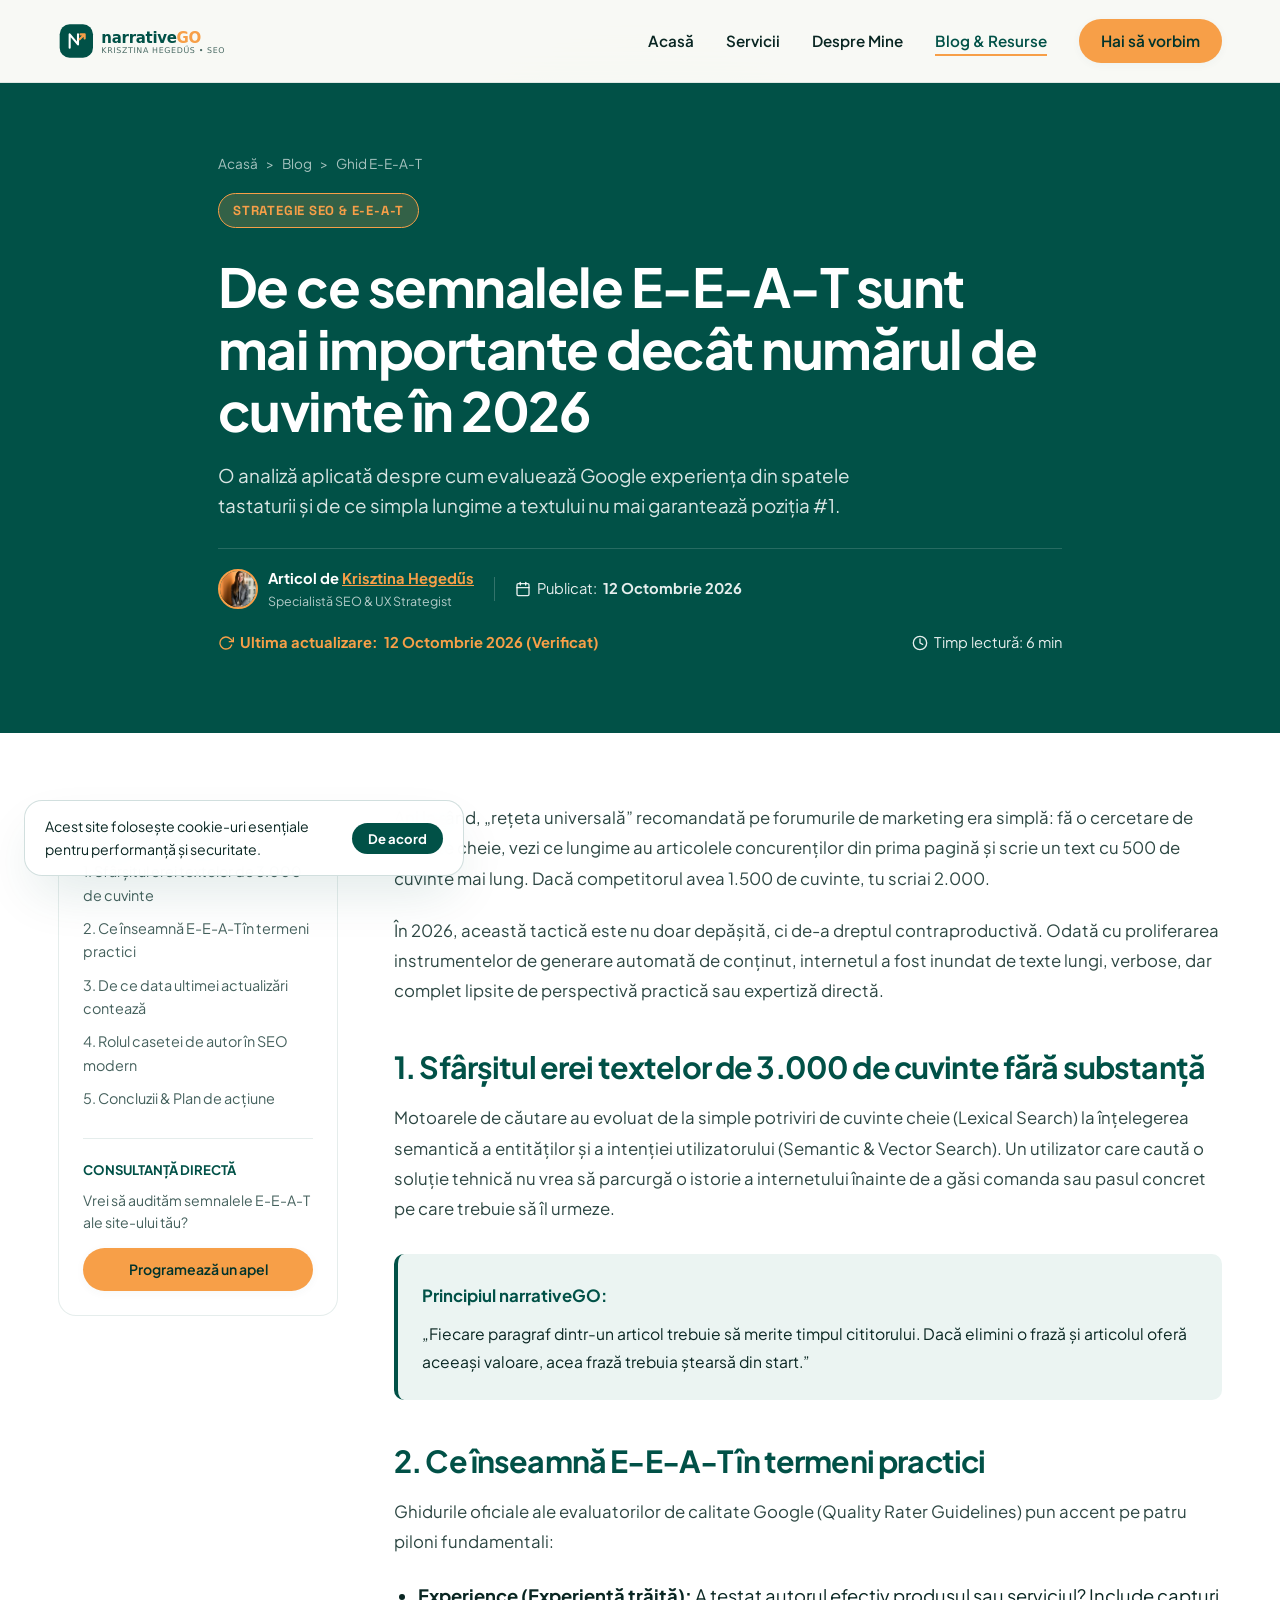
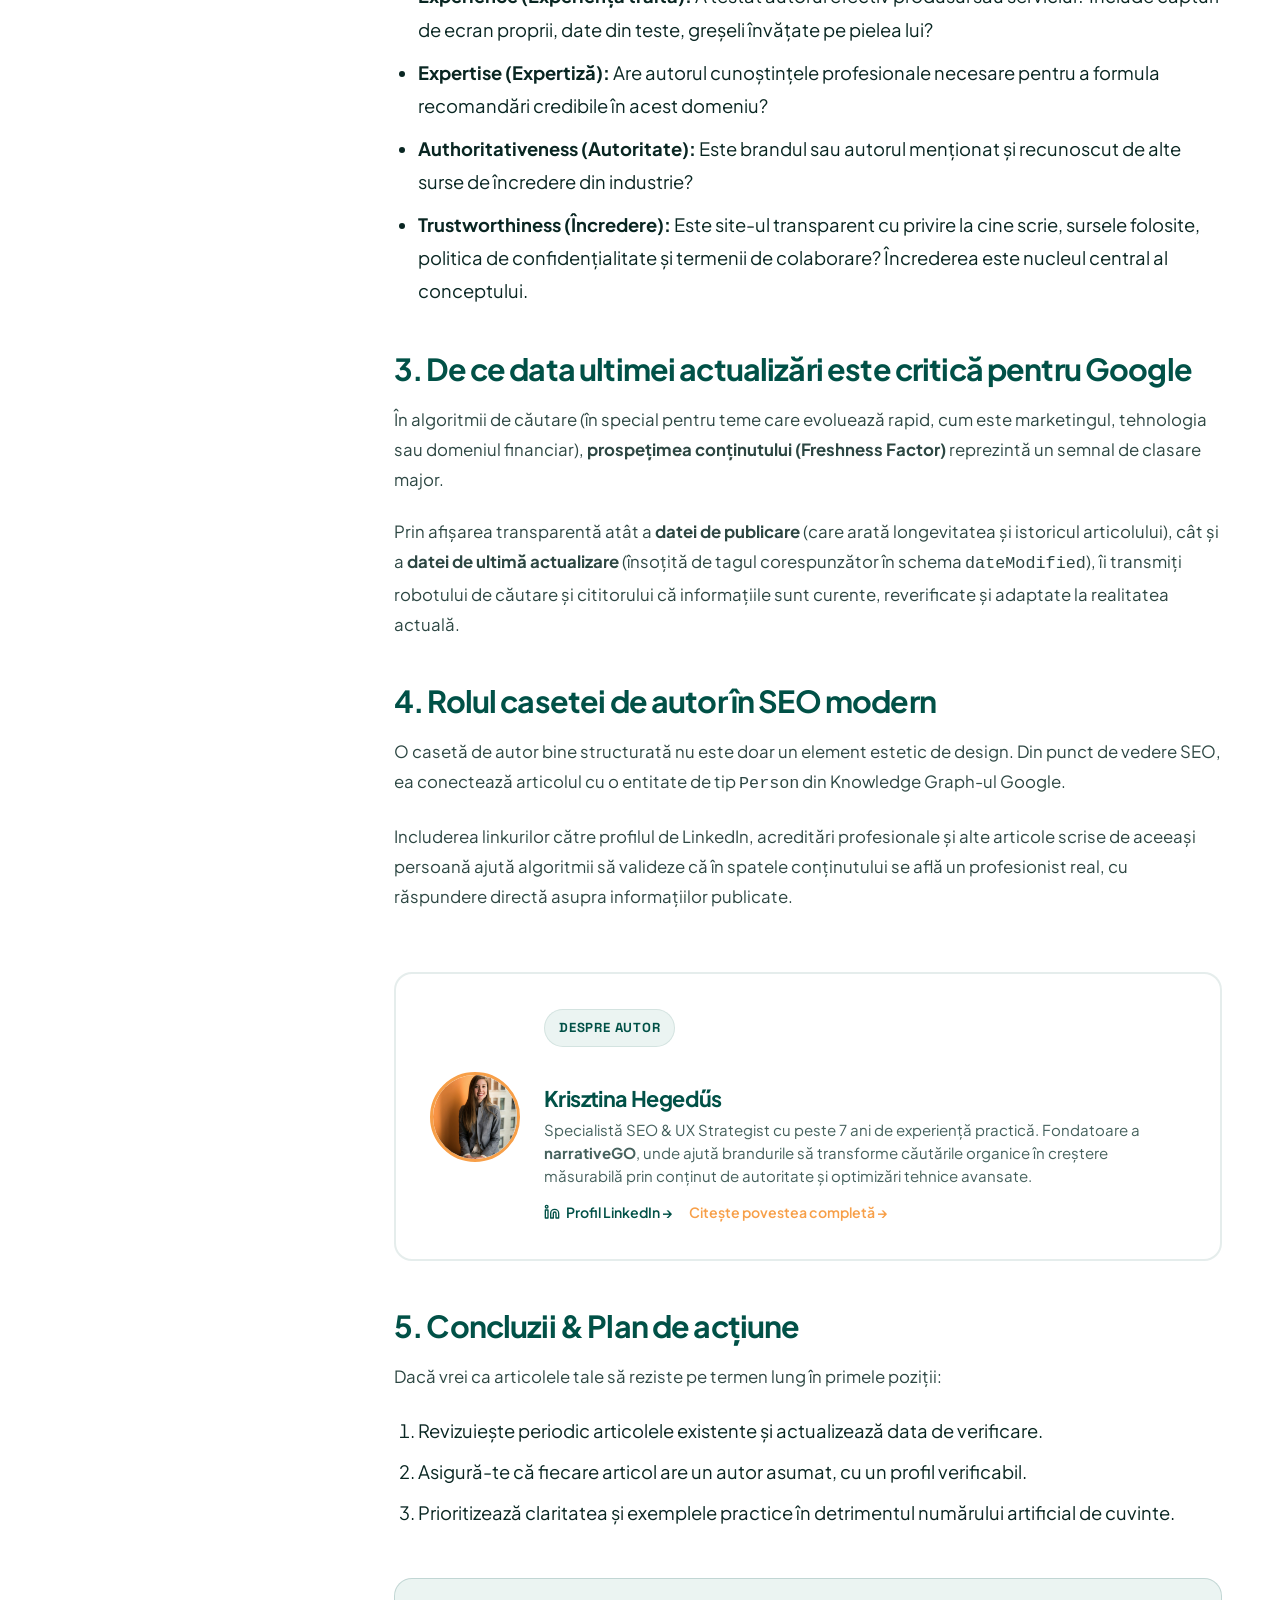
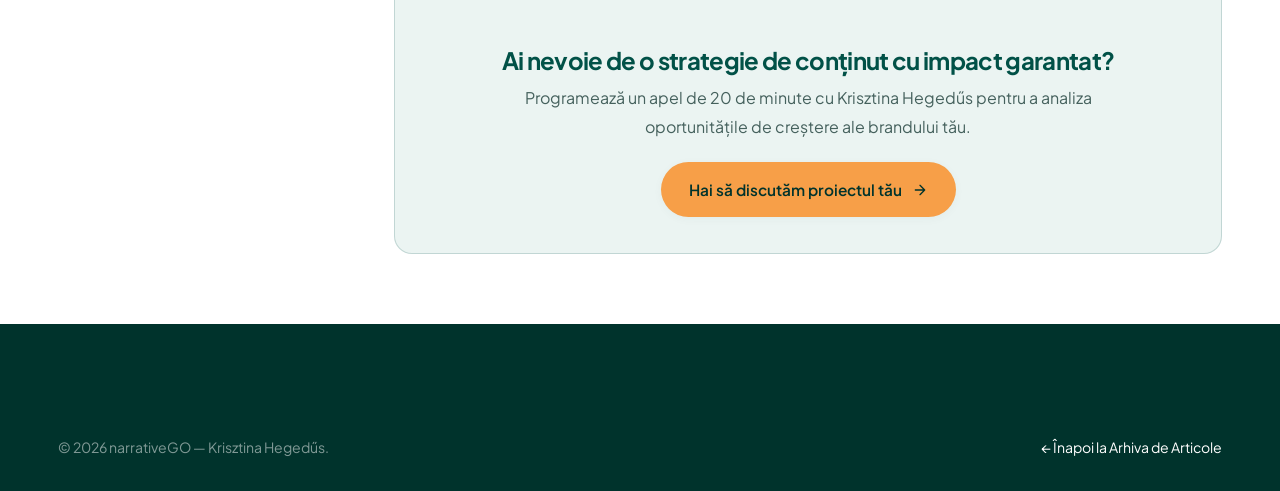
==== articol-template.html @ 4a855ac9 "feat: complete narrativeGO multi-page demo with 3 visual concepts, GDPR & security" ====
<!DOCTYPE html>
<html lang="ro">
<head>
  <meta charset="UTF-8">
  <meta name="viewport" content="width=device-width, initial-scale=1.0">
  <title>De ce semnalele E-E-A-T sunt mai importante decât numărul de cuvinte în 2026 | narrativeGO</title>
  <meta name="description" content="Template articol reutilizabil: Ghid practic despre semnalele Google E-E-A-T, importanța actualizării constante a conținutului și construirea autorității reale.">
  <link rel="canonical" href="https://narrativego.com/articol-template.html">
  <link rel="icon" type="image/svg+xml" href="assets/img/logo.svg">
  <link rel="stylesheet" href="assets/css/style.css">

  <!-- Schema.org BlogPosting with datePublished, dateModified and Author Person -->
  <script type="application/ld+json">
  {
    "@context": "https://schema.org",
    "@type": "BlogPosting",
    "mainEntityOfPage": {
      "@type": "WebPage",
      "@id": "https://narrativego.com/articol-template.html"
    },
    "headline": "De ce semnalele E-E-A-T sunt mai importante decât numărul de cuvinte în 2026",
    "description": "Ghid practic despre cum evaluează Google autoritatea autorului și de ce prospețimea conținutului este vitală.",
    "image": "assets/img/seo-case-study.jpg",
    "datePublished": "2026-10-12T10:00:00+03:00",
    "dateModified": "2026-10-12T16:30:00+03:00",
    "author": {
      "@type": "Person",
      "name": "Krisztina Hegedűs",
      "jobTitle": "Specialistă SEO & UX Strategist",
      "url": "https://narrativego.com/despre-mine.html",
      "sameAs": "https://www.linkedin.com/in/krisztina-heged%C5%B1s/"
    },
    "publisher": {
      "@type": "Organization",
      "name": "narrativeGO",
      "logo": {
        "@type": "ImageObject",
        "url": "https://narrativego.com/assets/img/logo.svg"
      }
    }
  }
  </script>
</head>
<body>

  <!-- HEADER -->
  <header class="site-header" id="top">
    <div class="container nav-wrapper">
      <a href="index.html" class="site-logo" aria-label="Acasă - narrativeGO">
        <img src="assets/img/logo.svg" alt="narrativeGO Logo">
      </a>
      <nav aria-label="Navigație Principală">
        <ul class="nav-menu" id="navMenu">
          <li><a href="index.html" class="nav-link">Acasă</a></li>
          <li><a href="servicii.html" class="nav-link">Servicii</a></li>
          <li><a href="despre-mine.html" class="nav-link">Despre Mine</a></li>
          <li><a href="blog.html" class="nav-link active">Blog &amp; Resurse</a></li>
          <li><a href="index.html#contact" class="btn btn-primary" style="padding: 10px 22px;">Hai să vorbim</a></li>
        </ul>
      </nav>
      <button class="menu-toggle" id="menuToggle" aria-label="Deschide Meniul">
        <span></span><span></span><span></span>
      </button>
    </div>
  </header>

  <!-- ARTICLE HEADER -->
  <section class="template-hero" style="padding: 70px 0 60px;">
    <div class="container" style="max-width: 900px;">
      <div class="breadcrumbs">
        <a href="index.html">Acasă</a> &gt; <a href="blog.html">Blog</a> &gt; <span>Ghid E-E-A-T</span>
      </div>

      <div class="badge badge-orange" style="background: rgba(247, 159, 72, 0.2); color: var(--orange-accent); border-color: var(--orange-accent); margin-bottom: 12px;">
        Strategie SEO &amp; E-E-A-T
      </div>

      <h1 style="font-size: clamp(2.2rem, 4.2vw, 3.4rem); line-height: 1.15; margin-bottom: 18px;">
        De ce semnalele E-E-A-T sunt mai importante decât numărul de cuvinte în 2026
      </h1>

      <p style="font-size: 1.18rem; color: rgba(255, 255, 255, 0.85); line-height: 1.6;">
        O analiză aplicată despre cum evaluează Google experiența din spatele tastaturii și de ce simpla lungime a textului nu mai garantează poziția #1.
      </p>

      <!-- EXIGENȚĂ CLIENTĂ: DATE PUBLICARE + DATA ACTUALIZĂRII + PROFIL AUTOR -->
      <div class="article-header-meta">
        <div style="display: flex; align-items: center; gap: 10px;">
          <img src="assets/img/krisztina-hegedus.jpg" alt="Krisztina Hegedűs" style="width: 40px; height: 40px; border-radius: 50%; object-fit: cover; border: 2px solid var(--orange-accent);">
          <div>
            <div style="font-weight: 700; color: #FFFFFF;">Articol de <a href="despre-mine.html" style="color: var(--orange-accent); text-decoration: underline;">Krisztina Hegedűs</a></div>
            <div style="font-size: 0.78rem; color: rgba(255,255,255,0.7);">Specialistă SEO &amp; UX Strategist</div>
          </div>
        </div>

        <div style="height: 24px; width: 1px; background: rgba(255,255,255,0.2);"></div>

        <div class="date-pill">
          <svg class="icon-svg" style="width: 16px; height: 16px;" viewBox="0 0 24 24"><rect x="3" y="4" width="18" height="18" rx="2" ry="2"/><line x1="16" y1="2" x2="16" y2="6"/><line x1="8" y1="2" x2="8" y2="6"/><line x1="3" y1="10" x2="21" y2="10"/></svg>
          <span>Publicat:</span>
          <strong>12 Octombrie 2026</strong>
        </div>

        <div class="date-pill updated">
          <svg class="icon-svg" style="width: 16px; height: 16px; stroke: var(--orange-accent);" viewBox="0 0 24 24"><polyline points="23 4 23 10 17 10"/><path d="M20.49 15a9 9 0 1 1-2.12-9.36L23 10"/></svg>
          <span>Ultima actualizare:</span>
          <span>12 Octombrie 2026 (Verificat)</span>
        </div>

        <div class="date-pill" style="margin-left: auto;">
          <svg class="icon-svg" style="width: 16px; height: 16px;" viewBox="0 0 24 24"><circle cx="12" cy="12" r="10"/><polyline points="12 6 12 12 16 14"/></svg>
          <span>Timp lectură: 6 min</span>
        </div>
      </div>
    </div>
  </section>

  <!-- ARTICLE BODY WITH SIDEBAR -->
  <section style="background: #FFFFFF; padding: 70px 0;">
    <div class="container article-layout">
      
      <!-- SIDEBAR: TABLE OF CONTENTS -->
      <aside class="article-sidebar">
        <div class="toc-box">
          <h4>Cuprinsul Articolului</h4>
          <ul class="toc-list">
            <li><a href="#era-cuvintelor">1. Sfârșitul erei textelor de 3.000 de cuvinte</a></li>
            <li><a href="#ce-este-eeat">2. Ce înseamnă E-E-A-T în termeni practici</a></li>
            <li><a href="#freshenss-date">3. De ce data ultimei actualizări contează</a></li>
            <li><a href="#profilul-autorului">4. Rolul casetei de autor în SEO modern</a></li>
            <li><a href="#concluzii">5. Concluzii &amp; Plan de acțiune</a></li>
          </ul>

          <div style="margin-top: 28px; padding-top: 20px; border-top: 1px solid var(--border-light);">
            <div style="font-size: 0.82rem; font-weight: 700; color: var(--teal-primary); text-transform: uppercase;">Consultanță Directă</div>
            <p style="font-size: 0.88rem; margin: 8px 0 14px; color: var(--text-muted);">Vrei să audităm semnalele E-E-A-T ale site-ului tău?</p>
            <a href="index.html#contact" class="btn btn-primary" style="padding: 10px 18px; font-size: 0.88rem; width: 100%;">Programează un apel</a>
          </div>
        </div>
      </aside>

      <!-- MAIN ARTICLE CONTENT -->
      <article class="article-content">
        <p>
          Ani la rând, „rețeta universală” recomandată pe forumurile de marketing era simplă: fă o cercetare de cuvinte cheie, vezi ce lungime au articolele concurenților din prima pagină și scrie un text cu 500 de cuvinte mai lung. Dacă competitorul avea 1.500 de cuvinte, tu scriai 2.000.
        </p>

        <p>
          În 2026, această tactică este nu doar depășită, ci de-a dreptul contraproductivă. Odată cu proliferarea instrumentelor de generare automată de conținut, internetul a fost inundat de texte lungi, verbose, dar complet lipsite de perspectivă practică sau expertiză directă.
        </p>

        <h2 id="era-cuvintelor">1. Sfârșitul erei textelor de 3.000 de cuvinte fără substanță</h2>
        <p>
          Motoarele de căutare au evoluat de la simple potriviri de cuvinte cheie (Lexical Search) la înțelegerea semantică a entităților și a intenției utilizatorului (Semantic &amp; Vector Search). Un utilizator care caută o soluție tehnică nu vrea să parcurgă o istorie a internetului înainte de a găsi comanda sau pasul concret pe care trebuie să îl urmeze.
        </p>

        <div style="background: var(--teal-surface); padding: 24px; border-left: 4px solid var(--teal-primary); border-radius: var(--radius-sm); margin: 30px 0;">
          <strong style="color: var(--teal-primary); font-size: 1.05rem;">Principiul narrativeGO:</strong>
          <p style="margin: 8px 0 0; font-size: 0.98rem; color: var(--text-main);">
            „Fiecare paragraf dintr-un articol trebuie să merite timpul cititorului. Dacă elimini o frază și articolul oferă aceeași valoare, acea frază trebuia ștearsă din start.”
          </p>
        </div>

        <h2 id="ce-este-eeat">2. Ce înseamnă E-E-A-T în termeni practici</h2>
        <p>
          Ghidurile oficiale ale evaluatorilor de calitate Google (Quality Rater Guidelines) pun accent pe patru piloni fundamentali:
        </p>
        <ul style="margin: 18px 0 24px 24px; display: flex; flex-direction: column; gap: 10px;">
          <li><strong>Experience (Experiență trăită):</strong> A testat autorul efectiv produsul sau serviciul? Include capturi de ecran proprii, date din teste, greșeli învățate pe pielea lui?</li>
          <li><strong>Expertise (Expertiză):</strong> Are autorul cunoștințele profesionale necesare pentru a formula recomandări credibile în acest domeniu?</li>
          <li><strong>Authoritativeness (Autoritate):</strong> Este brandul sau autorul menționat și recunoscut de alte surse de încredere din industrie?</li>
          <li><strong>Trustworthiness (Încredere):</strong> Este site-ul transparent cu privire la cine scrie, sursele folosite, politica de confidențialitate și termenii de colaborare? Încrederea este nucleul central al conceptului.</li>
        </ul>

        <h2 id="freshenss-date">3. De ce data ultimei actualizări este critică pentru Google</h2>
        <p>
          În algoritmii de căutare (în special pentru teme care evoluează rapid, cum este marketingul, tehnologia sau domeniul financiar), <strong>prospețimea conținutului (Freshness Factor)</strong> reprezintă un semnal de clasare major.
        </p>
        <p>
          Prin afișarea transparentă atât a <strong>datei de publicare</strong> (care arată longevitatea și istoricul articolului), cât și a <strong>datei de ultimă actualizare</strong> (însoțită de tagul corespunzător în schema <code>dateModified</code>), îi transmiți robotului de căutare și cititorului că informațiile sunt curente, reverificate și adaptate la realitatea actuală.
        </p>

        <h2 id="profilul-autorului">4. Rolul casetei de autor în SEO modern</h2>
        <p>
          O casetă de autor bine structurată nu este doar un element estetic de design. Din punct de vedere SEO, ea conectează articolul cu o entitate de tip <code>Person</code> din Knowledge Graph-ul Google.
        </p>
        <p>
          Includerea linkurilor către profilul de LinkedIn, acreditări profesionale și alte articole scrise de aceeași persoană ajută algoritmii să valideze că în spatele conținutului se află un profesionist real, cu răspundere directă asupra informațiilor publicate.
        </p>

        <!-- COMPLETE AUTHOR BOX (EXIGENȚĂ CLIENTĂ GOOGLE E-E-A-T) -->
        <div class="author-box-complete" id="autor">
          <img src="assets/img/krisztina-hegedus.jpg" alt="Krisztina Hegedűs — Autoritate SEO" class="author-box-img">
          <div>
            <div class="badge badge-teal" style="margin-bottom: 8px;">Despre Autor</div>
            <h3 style="font-size: 1.35rem; margin-bottom: 6px;">
              <a href="despre-mine.html" style="color: var(--teal-primary);">Krisztina Hegedűs</a>
            </h3>
            <p style="font-size: 0.94rem; line-height: 1.55; margin-bottom: 12px; color: var(--text-muted);">
              Specialistă SEO &amp; UX Strategist cu peste 7 ani de experiență practică. Fondatoare a <strong>narrativeGO</strong>, unde ajută brandurile să transforme căutările organice în creștere măsurabilă prin conținut de autoritate și optimizări tehnice avansate.
            </p>
            <div style="display: flex; gap: 16px; font-size: 0.88rem; font-weight: 600;">
              <a href="https://www.linkedin.com/in/krisztina-heged%C5%B1s/" target="_blank" rel="noopener" style="color: var(--teal-primary); display: flex; align-items: center; gap: 6px;">
                <svg class="icon-svg" style="width: 16px; height: 16px;" viewBox="0 0 24 24"><path d="M16 8a6 6 0 0 1 6 6v7h-4v-7a2 2 0 0 0-2-2 2 2 0 0 0-2 2v7h-4v-7a6 6 0 0 1 6-6z"/><rect x="2" y="9" width="4" height="12"/><circle cx="4" cy="4" r="2"/></svg>
                <span>Profil LinkedIn &rarr;</span>
              </a>
              <a href="despre-mine.html" style="color: var(--orange-accent);">Citește povestea completă &rarr;</a>
            </div>
          </div>
        </div>

        <h2 id="concluzii" style="margin-top: 48px;">5. Concluzii &amp; Plan de acțiune</h2>
        <p>
          Dacă vrei ca articolele tale să reziste pe termen lung în primele poziții:
        </p>
        <ol style="margin: 16px 0 24px 24px; display: flex; flex-direction: column; gap: 8px;">
          <li>Revizuiește periodic articolele existente și actualizează data de verificare.</li>
          <li>Asigură-te că fiecare articol are un autor asumat, cu un profil verificabil.</li>
          <li>Prioritizează claritatea și exemplele practice în detrimentul numărului artificial de cuvinte.</li>
        </ol>

        <!-- ARTICLE CTA -->
        <div style="background: var(--teal-surface); padding: 36px; border-radius: var(--radius-md); margin-top: 48px; border: 1px solid var(--border-medium); text-align: center;">
          <h3 style="color: var(--teal-primary); font-size: 1.5rem; margin-bottom: 10px;">Ai nevoie de o strategie de conținut cu impact garantat?</h3>
          <p style="font-size: 1rem; max-width: 580px; margin: 0 auto 20px; color: var(--text-muted);">
            Programează un apel de 20 de minute cu Krisztina Hegedűs pentru a analiza oportunitățile de creștere ale brandului tău.
          </p>
          <a href="index.html#contact" class="btn btn-primary">
            <span>Hai să discutăm proiectul tău</span>
            <svg class="icon-svg" style="width: 16px; height: 16px;" viewBox="0 0 24 24"><path d="M5 12h14M12 5l7 7-7 7"/></svg>
          </a>
        </div>
      </article>

    </div>
  </section>

  <!-- FOOTER -->
  <footer class="site-footer">
    <div class="container">
      <div class="footer-bottom">
        <div>© 2026 narrativeGO — Krisztina Hegedűs.</div>
        <div><a href="blog.html" style="color: #fff;">&larr; Înapoi la Arhiva de Articole</a></div>
      </div>
    </div>
  </footer>

  <script src="assets/js/main.js"></script>
</body>
</html>
---- assets/css/style.css ----
/* ==========================================================================
   NARRATIVEGO — PERSONAL BRAND DESIGN SYSTEM (ULTRA-PREMIUM EDITION)
   Krisztina Hegedűs — Strategic SEO & Copywriting
   ========================================================================== */

@import url('https://fonts.googleapis.com/css2?family=Newsreader:ital,opsz,wght@1,6..72,400;1,6..72,500;1,6..72,600&family=Plus+Jakarta+Sans:wght@400;500;600;700;800&family=Space+Grotesk:wght@500;600;700&display=swap');

:root {
  /* Brand Primary Palettes */
  --teal-primary: #015147;
  --teal-dark: #00332C;
  --teal-deep: #053D35;
  --teal-mid: #0D695D;
  --teal-surface: #EBF4F2;
  --teal-subtle: #F3F8F7;
  --teal-glow: rgba(1, 81, 71, 0.12);
  
  --orange-accent: #F79F48;
  --orange-hover: #E58B31;
  --orange-soft: #FFF6ED;
  --orange-glow: rgba(247, 159, 72, 0.28);

  /* Backgrounds & Editorial Canvas */
  --bg-body: #F8F9F5;
  --bg-card: #FFFFFF;
  --bg-card-glass: rgba(255, 255, 255, 0.85);
  --text-main: #092622;
  --text-muted: #45615D;
  --text-light: #7E9995;
  --text-inverse: #F8FAF9;
  
  /* Borders & Gradients */
  --border-light: rgba(1, 81, 71, 0.1);
  --border-medium: rgba(1, 81, 71, 0.18);
  --border-orange: rgba(247, 159, 72, 0.4);
  
  --shadow-sm: 0 2px 10px rgba(1, 81, 71, 0.04);
  --shadow-md: 0 12px 32px -4px rgba(1, 81, 71, 0.08);
  --shadow-lg: 0 24px 54px -12px rgba(1, 81, 71, 0.14);
  --shadow-orange: 0 12px 28px rgba(247, 159, 72, 0.24);

  /* Curves */
  --radius-sm: 10px;
  --radius-md: 18px;
  --radius-lg: 28px;
  --radius-full: 9999px;

  /* Typography */
  --font-main: 'Plus Jakarta Sans', system-ui, -apple-system, sans-serif;
  --font-editorial: 'Newsreader', Georgia, serif;
  --font-mono: 'Space Grotesk', monospace;
  
  --transition-fast: 0.2s cubic-bezier(0.16, 1, 0.3, 1);
  --transition-smooth: 0.35s cubic-bezier(0.16, 1, 0.3, 1);
}

/* Base Reset & Smoothness */
*, *::before, *::after {
  box-sizing: border-box;
  margin: 0;
  padding: 0;
}

html {
  scroll-behavior: smooth;
  font-size: 16px;
}

body {
  font-family: var(--font-main);
  background-color: var(--bg-body);
  color: var(--text-main);
  line-height: 1.62;
  -webkit-font-smoothing: antialiased;
  -moz-osx-font-smoothing: grayscale;
  overflow-x: hidden;
  position: relative;
}

/* Subtle ambient background glow */
body::before {
  content: '';
  position: absolute;
  top: 0;
  left: 20%;
  width: 60vw;
  height: 600px;
  background: radial-gradient(circle, rgba(247, 159, 72, 0.05) 0%, rgba(1, 81, 71, 0.04) 50%, transparent 75%);
  pointer-events: none;
  z-index: 0;
}

::selection {
  background: var(--orange-accent);
  color: #FFFFFF;
}

img {
  max-width: 100%;
  height: auto;
  display: block;
}

a {
  color: inherit;
  text-decoration: none;
  transition: all var(--transition-fast);
}

button {
  font-family: inherit;
  border: none;
  background: none;
  cursor: pointer;
}

/* Typography Hierarchy */
h1, h2, h3, h4 {
  font-family: var(--font-main);
  font-weight: 700;
  line-height: 1.15;
  color: var(--teal-primary);
  letter-spacing: -0.028em;
}

.editorial-serif {
  font-family: var(--font-editorial);
  font-style: italic;
  font-weight: 400;
  color: var(--orange-accent);
}

p {
  color: var(--text-muted);
  font-size: 1.05rem;
}

.container {
  width: 100%;
  max-width: 1220px;
  margin: 0 auto;
  padding: 0 28px;
  position: relative;
  z-index: 1;
}

/* ==========================================================================
   BESPOKE SVG ICONOGRAPHY SYSTEM (NO EMOJIS)
   ========================================================================== */
.icon-svg {
  display: inline-block;
  width: 24px;
  height: 24px;
  stroke-width: 2;
  stroke: currentColor;
  fill: none;
  stroke-linecap: round;
  stroke-linejoin: round;
  vertical-align: middle;
  flex-shrink: 0;
  transition: transform var(--transition-fast), stroke var(--transition-fast);
}

.icon-box {
  width: 54px;
  height: 54px;
  border-radius: 14px;
  display: flex;
  align-items: center;
  justify-content: center;
  background: var(--teal-surface);
  color: var(--teal-primary);
  border: 1px solid var(--border-light);
  transition: all var(--transition-smooth);
}

.icon-box-orange {
  background: var(--orange-soft);
  color: var(--orange-accent);
  border: 1px solid var(--border-orange);
}

.icon-box-dark {
  background: rgba(255, 255, 255, 0.1);
  color: var(--orange-accent);
  border: 1px solid rgba(255, 255, 255, 0.15);
}

/* ==========================================================================
   BUTTONS & BADGES
   ========================================================================== */
.btn {
  display: inline-flex;
  align-items: center;
  justify-content: center;
  gap: 10px;
  font-weight: 600;
  font-size: 0.96rem;
  padding: 14px 28px;
  border-radius: var(--radius-full);
  transition: all var(--transition-smooth);
  cursor: pointer;
  white-space: nowrap;
}

.btn-primary {
  background: var(--orange-accent);
  color: var(--teal-dark);
  box-shadow: var(--shadow-sm);
}

.btn-primary:hover {
  background: var(--orange-hover);
  color: #FFFFFF;
  transform: translateY(-2px);
  box-shadow: var(--shadow-orange);
}

.btn-teal {
  background: var(--teal-primary);
  color: #FFFFFF;
}

.btn-teal:hover {
  background: var(--teal-mid);
  transform: translateY(-2px);
  box-shadow: var(--shadow-md);
}

.btn-outline {
  border: 1.5px solid var(--border-medium);
  color: var(--teal-primary);
  background: #FFFFFF;
}

.btn-outline:hover {
  border-color: var(--teal-primary);
  background: var(--teal-surface);
  transform: translateY(-2px);
}

.btn-outline-light {
  border: 1.5px solid rgba(255, 255, 255, 0.35);
  color: #FFFFFF;
}

.btn-outline-light:hover {
  border-color: #FFFFFF;
  background: rgba(255, 255, 255, 0.12);
  transform: translateY(-2px);
}

.badge {
  display: inline-flex;
  align-items: center;
  gap: 8px;
  padding: 6px 14px;
  border-radius: var(--radius-full);
  font-size: 0.82rem;
  font-weight: 700;
  text-transform: uppercase;
  letter-spacing: 0.06em;
  font-family: var(--font-mono);
}

.badge-teal {
  background: var(--teal-surface);
  color: var(--teal-primary);
  border: 1px solid var(--border-light);
}

.badge-orange {
  background: var(--orange-soft);
  color: #B45B0A;
  border: 1px solid var(--border-orange);
}

.badge-dot {
  width: 7px;
  height: 7px;
  border-radius: 50%;
  background: var(--orange-accent);
  display: inline-block;
  animation: pulseDot 2s infinite;
}

@keyframes pulseDot {
  0% { transform: scale(1); opacity: 1; }
  50% { transform: scale(1.4); opacity: 0.5; }
  100% { transform: scale(1); opacity: 1; }
}

/* ==========================================================================
   NAVIGATION BAR
   ========================================================================== */
.site-header {
  position: sticky;
  top: 0;
  z-index: 100;
  background: rgba(248, 249, 245, 0.94);
  backdrop-filter: blur(18px);
  -webkit-backdrop-filter: blur(18px);
  border-bottom: 1px solid var(--border-light);
  transition: all var(--transition-fast);
}

.nav-wrapper {
  display: flex;
  align-items: center;
  justify-content: space-between;
  height: 82px;
}

.site-logo {
  display: flex;
  align-items: center;
  gap: 12px;
}

.site-logo img {
  height: 40px;
  width: auto;
}

.nav-menu {
  display: flex;
  align-items: center;
  gap: 32px;
  list-style: none;
}

.nav-link {
  font-weight: 600;
  font-size: 0.95rem;
  color: var(--text-main);
  position: relative;
  padding: 6px 0;
}

.nav-link::after {
  content: '';
  position: absolute;
  left: 0;
  bottom: 0;
  width: 0;
  height: 2px;
  background: var(--orange-accent);
  transition: width var(--transition-smooth);
}

.nav-link:hover::after,
.nav-link.active::after {
  width: 100%;
}

.nav-link.active {
  color: var(--teal-primary);
}

.menu-toggle {
  display: none;
  flex-direction: column;
  gap: 5px;
  padding: 8px;
  cursor: pointer;
}

.menu-toggle span {
  display: block;
  width: 24px;
  height: 2px;
  background: var(--teal-primary);
  border-radius: 2px;
}

/* ==========================================================================
   HERO SECTION
   ========================================================================== */
.hero-section {
  padding: 80px 0 95px;
  position: relative;
}

.hero-grid {
  display: grid;
  grid-template-columns: 1.15fr 0.85fr;
  gap: 64px;
  align-items: center;
}

.hero-title {
  font-size: clamp(2.6rem, 5.2vw, 4.2rem);
  line-height: 1.08;
  margin: 20px 0 24px;
  letter-spacing: -0.03em;
}

.hero-desc {
  font-size: 1.18rem;
  line-height: 1.62;
  color: var(--text-muted);
  max-width: 580px;
  margin-bottom: 34px;
}

.hero-actions {
  display: flex;
  align-items: center;
  gap: 16px;
  flex-wrap: wrap;
  margin-bottom: 40px;
}

.hero-trust-bar {
  display: flex;
  align-items: center;
  gap: 28px;
  padding-top: 28px;
  border-top: 1px solid var(--border-light);
}

.trust-item {
  display: flex;
  align-items: center;
  gap: 10px;
}

.trust-number {
  font-family: var(--font-mono);
  font-size: 1.55rem;
  font-weight: 700;
  color: var(--teal-primary);
}

.trust-label {
  font-size: 0.82rem;
  color: var(--text-muted);
  line-height: 1.25;
}

/* Hero Portrait Frame */
.hero-visual-wrapper {
  position: relative;
}

.portrait-frame {
  position: relative;
  border-radius: var(--radius-lg);
  overflow: hidden;
  box-shadow: var(--shadow-lg);
  background: var(--teal-primary);
  border: 4px solid #FFFFFF;
}

.portrait-frame img {
  width: 100%;
  height: 520px;
  object-fit: cover;
  object-position: center top;
  transition: transform 0.6s ease;
}

.portrait-frame:hover img {
  transform: scale(1.03);
}

.floating-pill {
  position: absolute;
  background: rgba(255, 255, 255, 0.94);
  backdrop-filter: blur(12px);
  padding: 14px 20px;
  border-radius: var(--radius-md);
  box-shadow: var(--shadow-md);
  display: flex;
  align-items: center;
  gap: 14px;
  border: 1px solid var(--border-light);
  z-index: 3;
}

.pill-growth {
  bottom: 24px;
  left: -28px;
  animation: floatSlow 5s ease-in-out infinite alternate;
}

.pill-eeat {
  top: 36px;
  right: -24px;
  animation: floatSlow 6s ease-in-out infinite alternate-reverse;
}

@keyframes floatSlow {
  0% { transform: translateY(0); }
  100% { transform: translateY(-8px); }
}

.pill-title {
  font-size: 0.96rem;
  font-weight: 700;
  color: var(--teal-primary);
}

.pill-sub {
  font-size: 0.78rem;
  color: var(--text-muted);
}

/* ==========================================================================
   MARQUEE BANNER
   ========================================================================== */
.marquee-bar {
  background: var(--teal-primary);
  color: var(--text-inverse);
  padding: 18px 0;
  overflow: hidden;
  position: relative;
}

.marquee-track {
  display: flex;
  width: max-content;
  animation: marqueeLoop 28s linear infinite;
}

.marquee-track:hover {
  animation-play-state: paused;
}

.marquee-group {
  display: flex;
  align-items: center;
}

.marquee-text {
  font-family: var(--font-main);
  font-weight: 600;
  font-size: 1.15rem;
  white-space: nowrap;
  letter-spacing: -0.01em;
  padding: 0 24px;
}

.marquee-dot {
  width: 7px;
  height: 7px;
  border-radius: 50%;
  background: var(--orange-accent);
}

@keyframes marqueeLoop {
  from { transform: translateX(0); }
  to { transform: translateX(-50%); }
}

/* ==========================================================================
   SECTION COMMON STYLES
   ========================================================================== */
section {
  padding: 100px 0;
  position: relative;
}

.section-header {
  max-width: 680px;
  margin-bottom: 56px;
}

.section-header.text-center {
  margin-left: auto;
  margin-right: auto;
  text-align: center;
}

.section-subtitle {
  margin-top: 16px;
  font-size: 1.12rem;
  line-height: 1.6;
}

.section-title {
  font-size: clamp(2.1rem, 4vw, 3.2rem);
  margin-top: 14px;
}

/* ==========================================================================
   PHILOSOPHY & ABOUT TEASER
   ========================================================================== */
.about-teaser {
  background: #FFFFFF;
  border-top: 1px solid var(--border-light);
  border-bottom: 1px solid var(--border-light);
}

.about-grid-lead {
  display: grid;
  grid-template-columns: 1fr 1fr;
  gap: 60px;
  align-items: center;
}

.quote-box {
  background: var(--teal-primary);
  color: #FFFFFF;
  padding: 48px;
  border-radius: var(--radius-lg);
  position: relative;
  overflow: hidden;
  border: 1px solid rgba(255, 255, 255, 0.1);
}

.quote-box::before {
  content: '"';
  position: absolute;
  top: -20px;
  left: 20px;
  font-size: 9rem;
  font-family: var(--font-editorial);
  opacity: 0.12;
  color: #FFFFFF;
  line-height: 1;
}

.quote-text {
  font-family: var(--font-editorial);
  font-style: italic;
  font-size: clamp(1.4rem, 2.5vw, 1.85rem);
  line-height: 1.35;
  color: #FFFFFF;
  position: relative;
  z-index: 1;
}

.quote-author {
  margin-top: 24px;
  display: flex;
  align-items: center;
  gap: 14px;
}

.author-sig {
  font-weight: 700;
  font-size: 1.05rem;
  color: var(--orange-accent);
}

.author-role {
  font-size: 0.85rem;
  color: var(--teal-surface);
}

.about-bullets {
  margin: 28px 0;
  display: flex;
  flex-direction: column;
  gap: 16px;
}

.bullet-item {
  display: flex;
  align-items: flex-start;
  gap: 14px;
}

.bullet-check {
  width: 24px;
  height: 24px;
  border-radius: 50%;
  background: var(--teal-surface);
  color: var(--teal-primary);
  display: flex;
  align-items: center;
  justify-content: center;
  flex-shrink: 0;
  margin-top: 2px;
}

.bullet-check svg {
  width: 14px;
  height: 14px;
  stroke: var(--teal-primary);
}

/* ==========================================================================
   SERVICES SECTION & CARDS
   ========================================================================== */
.services-section {
  background: var(--bg-body);
}

.services-grid {
  display: grid;
  grid-template-columns: repeat(3, 1fr);
  gap: 28px;
}

.service-card {
  background: var(--bg-card);
  border-radius: var(--radius-md);
  padding: 38px 30px;
  border: 1px solid var(--border-light);
  box-shadow: var(--shadow-sm);
  display: flex;
  flex-direction: column;
  justify-content: space-between;
  transition: all var(--transition-smooth);
  position: relative;
}

.service-card:hover {
  transform: translateY(-6px);
  box-shadow: var(--shadow-lg);
  border-color: var(--border-medium);
}

.service-card.featured {
  border: 2px solid var(--orange-accent);
  background: linear-gradient(180deg, #FFFFFF 0%, #FFFDF9 100%);
}

.service-featured-badge {
  position: absolute;
  top: -12px;
  right: 24px;
}

.service-icon-wrap {
  margin-bottom: 24px;
}

.service-card:hover .icon-box {
  background: var(--orange-accent);
  color: #FFFFFF;
  border-color: var(--orange-accent);
}

.service-card:hover .icon-box svg {
  stroke: #FFFFFF;
}

.service-title {
  font-size: 1.35rem;
  margin-bottom: 12px;
}

.service-desc {
  font-size: 0.98rem;
  margin-bottom: 24px;
}

.service-features-list {
  list-style: none;
  margin-bottom: 30px;
  display: flex;
  flex-direction: column;
  gap: 12px;
  font-size: 0.92rem;
  color: var(--text-muted);
}

.service-features-list li {
  display: flex;
  align-items: center;
  gap: 10px;
}

.service-features-list li svg {
  width: 16px;
  height: 16px;
  stroke: var(--teal-primary);
  flex-shrink: 0;
}

.service-card-footer {
  margin-top: auto;
  padding-top: 20px;
  border-top: 1px solid var(--border-light);
}

.link-arrow {
  display: inline-flex;
  align-items: center;
  gap: 8px;
  font-weight: 700;
  color: var(--teal-primary);
  font-size: 0.94rem;
  transition: gap var(--transition-fast);
}

.link-arrow:hover {
  color: var(--orange-accent);
  gap: 12px;
}

/* ==========================================================================
   INTERACTIVE SEO ROI / GROWTH SIMULATOR (NEW WOW FEATURE)
   ========================================================================== */
.calculator-section {
  background: #FFFFFF;
  padding: 100px 0;
  border-top: 1px solid var(--border-light);
  border-bottom: 1px solid var(--border-light);
}

.calc-wrapper {
  background: var(--bg-body);
  border-radius: var(--radius-lg);
  border: 1px solid var(--border-light);
  padding: 48px;
  display: grid;
  grid-template-columns: 1.1fr 0.9fr;
  gap: 48px;
  align-items: center;
  box-shadow: var(--shadow-md);
}

.calc-controls {
  display: flex;
  flex-direction: column;
  gap: 28px;
}

.calc-slider-group label {
  display: flex;
  justify-content: space-between;
  font-weight: 700;
  font-size: 0.95rem;
  color: var(--teal-primary);
  margin-bottom: 10px;
}

.calc-slider-value {
  font-family: var(--font-mono);
  color: var(--orange-accent);
  font-size: 1.1rem;
}

.calc-range {
  width: 100%;
  height: 8px;
  border-radius: 5px;
  background: var(--border-medium);
  outline: none;
  -webkit-appearance: none;
}

.calc-range::-webkit-slider-thumb {
  -webkit-appearance: none;
  appearance: none;
  width: 24px;
  height: 24px;
  border-radius: 50%;
  background: var(--orange-accent);
  cursor: pointer;
  border: 3px solid #FFFFFF;
  box-shadow: var(--shadow-sm);
  transition: transform var(--transition-fast);
}

.calc-range::-webkit-slider-thumb:hover {
  transform: scale(1.2);
}

.calc-results-card {
  background: var(--teal-primary);
  color: #FFFFFF;
  border-radius: var(--radius-md);
  padding: 38px;
  border: 1px solid rgba(255, 255, 255, 0.15);
  box-shadow: var(--shadow-lg);
  text-align: center;
}

.calc-revenue-highlight {
  font-family: var(--font-mono);
  font-size: clamp(2.5rem, 4vw, 3.4rem);
  font-weight: 800;
  color: var(--orange-accent);
  line-height: 1.1;
  margin: 14px 0 8px;
}

.calc-results-grid {
  display: grid;
  grid-template-columns: 1fr 1fr;
  gap: 16px;
  margin: 24px 0 28px;
  text-align: left;
}

.calc-mini-stat {
  background: rgba(255, 255, 255, 0.08);
  padding: 14px;
  border-radius: var(--radius-sm);
  border: 1px solid rgba(255, 255, 255, 0.1);
}

.calc-mini-val {
  font-family: var(--font-mono);
  font-weight: 700;
  font-size: 1.25rem;
  color: #FFFFFF;
}

.calc-mini-label {
  font-size: 0.76rem;
  color: rgba(255, 255, 255, 0.7);
  margin-top: 4px;
}

/* ==========================================================================
   COMPARISON TABLE: AGENCY VS NARRATIVEGO (NEW WOW FEATURE)
   ========================================================================== */
.comparison-section {
  background: var(--bg-body);
  padding: 100px 0;
}

.comparison-table-wrapper {
  background: #FFFFFF;
  border-radius: var(--radius-lg);
  border: 1px solid var(--border-light);
  box-shadow: var(--shadow-md);
  overflow: hidden;
  max-width: 960px;
  margin: 0 auto;
}

.comparison-header {
  display: grid;
  grid-template-columns: 1.5fr 1fr 1fr;
  padding: 24px 32px;
  background: var(--teal-surface);
  border-bottom: 1px solid var(--border-light);
  font-weight: 700;
  color: var(--teal-primary);
}

.comparison-row {
  display: grid;
  grid-template-columns: 1.5fr 1fr 1fr;
  padding: 22px 32px;
  border-bottom: 1px solid var(--border-light);
  align-items: center;
  font-size: 0.95rem;
}

.comparison-row:last-child {
  border-bottom: none;
}

.comparison-row:hover {
  background: var(--teal-subtle);
}

.comp-feature {
  font-weight: 600;
  color: var(--text-main);
}

.comp-agency {
  color: #A34848;
  display: flex;
  align-items: center;
  gap: 8px;
}

.comp-narrative {
  color: var(--teal-primary);
  font-weight: 700;
  display: flex;
  align-items: center;
  gap: 8px;
}

.comp-icon-bad {
  width: 20px;
  height: 20px;
  color: #D34545;
  flex-shrink: 0;
}

.comp-icon-good {
  width: 20px;
  height: 20px;
  color: var(--teal-primary);
  flex-shrink: 0;
}

/* ==========================================================================
   RESULTS & CASE STUDY HIGHLIGHT
   ========================================================================== */
.results-section {
  background: var(--teal-primary);
  color: #FFFFFF;
  padding: 110px 0;
}

.results-section .section-title {
  color: #FFFFFF;
}

.results-section .section-subtitle {
  color: rgba(255, 255, 255, 0.8);
}

.case-study-showcase {
  background: rgba(255, 255, 255, 0.05);
  border: 1px solid rgba(255, 255, 255, 0.12);
  border-radius: var(--radius-lg);
  padding: 44px;
  margin-top: 48px;
  display: grid;
  grid-template-columns: 1fr 1fr;
  gap: 48px;
  align-items: center;
}

.case-image-box {
  border-radius: var(--radius-md);
  overflow: hidden;
  box-shadow: 0 15px 35px rgba(0, 0, 0, 0.3);
  border: 1px solid rgba(255, 255, 255, 0.15);
}

.case-image-box img {
  width: 100%;
  height: 100%;
  object-fit: cover;
}

.case-metrics-grid {
  display: grid;
  grid-template-columns: 1fr 1fr;
  gap: 24px;
  margin: 28px 0;
}

.metric-card {
  background: rgba(255, 255, 255, 0.08);
  padding: 20px;
  border-radius: var(--radius-sm);
  border: 1px solid rgba(255, 255, 255, 0.1);
}

.metric-value {
  font-family: var(--font-mono);
  font-size: 2.2rem;
  font-weight: 700;
  color: var(--orange-accent);
  line-height: 1;
}

.metric-label {
  font-size: 0.85rem;
  color: rgba(255, 255, 255, 0.75);
  margin-top: 8px;
}

/* ==========================================================================
   TESTIMONIALS & SOCIAL PROOF CARDS (NEW WOW FEATURE)
   ========================================================================== */
.testimonials-section {
  background: #FFFFFF;
  padding: 100px 0;
  border-bottom: 1px solid var(--border-light);
}

.testimonials-grid {
  display: grid;
  grid-template-columns: repeat(3, 1fr);
  gap: 28px;
}

.testimonial-card {
  background: var(--bg-body);
  border: 1px solid var(--border-light);
  border-radius: var(--radius-md);
  padding: 32px;
  display: flex;
  flex-direction: column;
  justify-content: space-between;
  transition: transform var(--transition-fast);
}

.testimonial-card:hover {
  transform: translateY(-4px);
  border-color: var(--border-medium);
}

.stars-row {
  display: flex;
  gap: 4px;
  color: var(--orange-accent);
  margin-bottom: 16px;
}

.testimonial-text {
  font-size: 0.98rem;
  line-height: 1.6;
  color: var(--text-main);
  margin-bottom: 24px;
  font-style: italic;
}

.client-info {
  display: flex;
  align-items: center;
  gap: 12px;
  border-top: 1px solid var(--border-light);
  padding-top: 18px;
}

.client-avatar {
  width: 44px;
  height: 44px;
  border-radius: 50%;
  object-fit: cover;
  border: 2px solid var(--teal-primary);
}

.client-name {
  font-weight: 700;
  font-size: 0.94rem;
  color: var(--teal-primary);
}

.client-title {
  font-size: 0.78rem;
  color: var(--text-muted);
}

/* ==========================================================================
   PROCESS SECTION
   ========================================================================== */
.process-grid {
  display: grid;
  grid-template-columns: repeat(4, 1fr);
  gap: 24px;
  position: relative;
}

.process-card {
  background: #FFFFFF;
  border-radius: var(--radius-md);
  padding: 34px 26px;
  border: 1px solid var(--border-light);
  position: relative;
  transition: transform var(--transition-fast);
}

.process-card:hover {
  transform: translateY(-4px);
  border-color: var(--border-medium);
}

.process-number {
  font-family: var(--font-mono);
  font-size: 2rem;
  font-weight: 800;
  color: var(--teal-surface);
  line-height: 1;
  margin-bottom: 18px;
}

.process-card:hover .process-number {
  color: var(--orange-accent);
}

.process-title {
  font-size: 1.2rem;
  margin-bottom: 10px;
}

.process-desc {
  font-size: 0.92rem;
}

/* ==========================================================================
   BLOG / ARTICLES
   ========================================================================== */
.blog-grid {
  display: grid;
  grid-template-columns: repeat(3, 1fr);
  gap: 32px;
}

.blog-card {
  background: #FFFFFF;
  border-radius: var(--radius-md);
  overflow: hidden;
  border: 1px solid var(--border-light);
  box-shadow: var(--shadow-sm);
  transition: all var(--transition-smooth);
  display: flex;
  flex-direction: column;
}

.blog-card:hover {
  transform: translateY(-6px);
  box-shadow: var(--shadow-md);
}

.blog-thumb {
  height: 200px;
  background: var(--teal-primary);
  position: relative;
  overflow: hidden;
}

.blog-thumb img {
  width: 100%;
  height: 100%;
  object-fit: cover;
  transition: transform 0.4s ease;
}

.blog-card:hover .blog-thumb img {
  transform: scale(1.05);
}

.blog-badge {
  position: absolute;
  top: 14px;
  left: 14px;
}

.blog-body {
  padding: 26px;
  display: flex;
  flex-direction: column;
  flex-grow: 1;
}

.blog-meta {
  display: flex;
  align-items: center;
  gap: 12px;
  font-size: 0.82rem;
  color: var(--text-light);
  margin-bottom: 12px;
  font-family: var(--font-mono);
}

.blog-title {
  font-size: 1.25rem;
  line-height: 1.35;
  margin-bottom: 12px;
}

.blog-title a:hover {
  color: var(--orange-accent);
}

.blog-excerpt {
  font-size: 0.94rem;
  margin-bottom: 20px;
  line-height: 1.5;
}

.blog-author-mini {
  margin-top: auto;
  padding-top: 16px;
  border-top: 1px solid var(--border-light);
  display: flex;
  align-items: center;
  justify-content: space-between;
}

.author-left {
  display: flex;
  align-items: center;
  gap: 10px;
}

.author-avatar {
  width: 32px;
  height: 32px;
  border-radius: 50%;
  object-fit: cover;
  border: 1.5px solid var(--teal-primary);
}

.author-name {
  font-size: 0.86rem;
  font-weight: 700;
  color: var(--teal-primary);
}

.read-time {
  font-size: 0.8rem;
  color: var(--text-light);
}

/* ==========================================================================
   FAQ ACCORDION
   ========================================================================== */
.faq-list {
  max-width: 820px;
  margin: 0 auto;
  display: flex;
  flex-direction: column;
  gap: 16px;
}

.faq-item {
  background: #FFFFFF;
  border: 1px solid var(--border-light);
  border-radius: var(--radius-md);
  overflow: hidden;
  transition: border-color var(--transition-fast);
}

.faq-item.active {
  border-color: var(--teal-primary);
}

.faq-trigger {
  width: 100%;
  padding: 22px 28px;
  text-align: left;
  display: flex;
  align-items: center;
  justify-content: space-between;
  gap: 20px;
  font-weight: 700;
  font-size: 1.1rem;
  color: var(--teal-primary);
}

.faq-icon {
  width: 28px;
  height: 28px;
  border-radius: 50%;
  background: var(--teal-surface);
  display: flex;
  align-items: center;
  justify-content: center;
  color: var(--teal-primary);
  transition: transform var(--transition-fast);
}

.faq-item.active .faq-icon {
  transform: rotate(45deg);
  background: var(--orange-accent);
  color: #FFFFFF;
}

.faq-content {
  max-height: 0;
  overflow: hidden;
  transition: max-height 0.35s ease-out;
  padding: 0 28px;
}

.faq-content p {
  padding-bottom: 24px;
  font-size: 1rem;
  line-height: 1.6;
}

/* ==========================================================================
   CONTACT CTA PANEL & FOOTER
   ========================================================================== */
.cta-banner {
  background: var(--orange-accent);
  border-radius: var(--radius-lg);
  padding: 70px 60px;
  text-align: center;
  color: var(--teal-dark);
  position: relative;
  overflow: hidden;
}

.cta-banner h2 {
  color: var(--teal-dark);
  font-size: clamp(2.2rem, 4.5vw, 3.4rem);
  margin-bottom: 16px;
}

.cta-banner p {
  color: rgba(0, 54, 47, 0.85);
  max-width: 620px;
  margin: 0 auto 34px;
  font-size: 1.15rem;
}

.cta-actions {
  display: flex;
  justify-content: center;
  gap: 18px;
  flex-wrap: wrap;
}

.site-footer {
  background: var(--teal-dark);
  color: #FFFFFF;
  padding: 80px 0 36px;
}

.footer-top {
  display: grid;
  grid-template-columns: 1.2fr 0.8fr 0.8fr 1fr;
  gap: 48px;
  padding-bottom: 60px;
  border-bottom: 1px solid rgba(255, 255, 255, 0.1);
}

.footer-brand p {
  color: rgba(255, 255, 255, 0.7);
  margin-top: 16px;
  font-size: 0.95rem;
  max-width: 320px;
}

.footer-col h4 {
  color: #FFFFFF;
  font-size: 1.05rem;
  margin-bottom: 20px;
}

.footer-links {
  list-style: none;
  display: flex;
  flex-direction: column;
  gap: 12px;
  font-size: 0.92rem;
}

.footer-links a {
  color: rgba(255, 255, 255, 0.75);
}

.footer-links a:hover {
  color: var(--orange-accent);
}

.footer-bottom {
  padding-top: 32px;
  display: flex;
  align-items: center;
  justify-content: space-between;
  font-size: 0.88rem;
  color: rgba(255, 255, 255, 0.5);
}

/* ==========================================================================
   SINGLE SERVICE & ARTICLE DEDICATED TEMPLATES
   ========================================================================== */
.template-hero {
  background: var(--teal-primary);
  color: #FFFFFF;
  padding: 90px 0 100px;
  position: relative;
}

.template-hero h1 {
  color: #FFFFFF;
  font-size: clamp(2.4rem, 5vw, 3.8rem);
  margin: 16px 0 20px;
}

.template-hero p {
  color: rgba(255, 255, 255, 0.85);
  font-size: 1.2rem;
  max-width: 680px;
}

.breadcrumbs {
  display: flex;
  align-items: center;
  gap: 8px;
  font-size: 0.85rem;
  color: rgba(255, 255, 255, 0.65);
  margin-bottom: 18px;
}

.breadcrumbs a:hover {
  color: var(--orange-accent);
}

.article-header-meta {
  display: flex;
  align-items: center;
  gap: 20px;
  flex-wrap: wrap;
  padding: 18px 0;
  border-top: 1px solid rgba(255, 255, 255, 0.15);
  margin-top: 28px;
  font-size: 0.92rem;
}

.date-pill {
  display: inline-flex;
  align-items: center;
  gap: 6px;
  color: rgba(255, 255, 255, 0.9);
}

.date-pill.updated {
  color: var(--orange-accent);
  font-weight: 700;
}

.article-layout {
  display: grid;
  grid-template-columns: 280px 1fr;
  gap: 56px;
  align-items: flex-start;
}

.article-sidebar {
  position: sticky;
  top: 110px;
}

.toc-box {
  background: #FFFFFF;
  border: 1px solid var(--border-light);
  border-radius: var(--radius-md);
  padding: 24px;
}

.toc-box h4 {
  font-size: 1rem;
  margin-bottom: 14px;
  color: var(--teal-primary);
}

.toc-list {
  list-style: none;
  display: flex;
  flex-direction: column;
  gap: 10px;
  font-size: 0.9rem;
}

.toc-list a {
  color: var(--text-muted);
}

.toc-list a:hover {
  color: var(--orange-accent);
}

.article-content {
  font-size: 1.15rem;
  line-height: 1.8;
  color: var(--text-main);
}

.article-content h2 {
  margin: 44px 0 18px;
  font-size: 1.9rem;
}

.article-content h3 {
  margin: 32px 0 14px;
  font-size: 1.4rem;
}

.article-content p {
  margin-bottom: 22px;
  color: #2D4743;
}

.author-box-complete {
  background: #FFFFFF;
  border-radius: var(--radius-md);
  border: 2px solid var(--border-light);
  padding: 34px;
  display: flex;
  gap: 24px;
  margin-top: 60px;
  align-items: center;
}

.author-box-img {
  width: 90px;
  height: 90px;
  border-radius: 50%;
  object-fit: cover;
  border: 3px solid var(--orange-accent);
  flex-shrink: 0;
}

/* ==========================================================================
   RESPONSIVE
   ========================================================================== */
@media (max-width: 1024px) {
  .hero-grid {
    grid-template-columns: 1fr;
    gap: 48px;
  }
  .hero-visual-wrapper {
    max-width: 480px;
    margin: 0 auto;
  }
  .services-grid {
    grid-template-columns: repeat(2, 1fr);
  }
  .process-grid {
    grid-template-columns: repeat(2, 1fr);
  }
  .calc-wrapper {
    grid-template-columns: 1fr;
  }
  .comparison-header, .comparison-row {
    grid-template-columns: 1.3fr 1fr 1fr;
    padding: 18px 20px;
  }
  .testimonials-grid {
    grid-template-columns: 1fr;
  }
  .case-study-showcase {
    grid-template-columns: 1fr;
  }
  .article-layout {
    grid-template-columns: 1fr;
  }
  .article-sidebar {
    display: none;
  }
  .footer-top {
    grid-template-columns: repeat(2, 1fr);
  }
}

@media (max-width: 768px) {
  .menu-toggle {
    display: flex;
  }
  .nav-menu {
    position: fixed;
    top: 82px;
    left: 0;
    width: 100%;
    background: #FFFFFF;
    flex-direction: column;
    padding: 32px;
    gap: 20px;
    border-bottom: 1px solid var(--border-light);
    box-shadow: var(--shadow-lg);
    transform: translateY(-150%);
    transition: transform var(--transition-smooth);
  }
  .nav-menu.open {
    transform: translateY(0);
  }
  .about-grid-lead {
    grid-template-columns: 1fr;
  }
  .services-grid {
    grid-template-columns: 1fr;
  }
  .blog-grid {
    grid-template-columns: 1fr;
  }
  .process-grid {
    grid-template-columns: 1fr;
  }
  .floating-pill {
    position: static;
    margin-top: 14px;
    animation: none;
  }
  .cta-banner {
    padding: 48px 24px;
  }
  .footer-top {
    grid-template-columns: 1fr;
  }
  .footer-bottom {
    flex-direction: column;
    gap: 16px;
    text-align: center;
  }
}

/* ==========================================================================
   DISCREET GDPR COOKIE PILL (NON-INTRUSIVE)
   ========================================================================== */
.cookie-pill {
  position: fixed;
  bottom: 24px;
  left: 24px;
  background: rgba(255, 255, 255, 0.95);
  backdrop-filter: blur(12px);
  border: 1px solid var(--border-medium);
  box-shadow: var(--shadow-lg);
  border-radius: var(--radius-md);
  padding: 14px 20px;
  display: flex;
  align-items: center;
  gap: 16px;
  z-index: 999;
  font-size: 0.88rem;
  color: var(--text-main);
  max-width: 440px;
  transform: translateY(120%);
  transition: transform 0.4s cubic-bezier(0.16, 1, 0.3, 1);
}

.cookie-pill.show {
  transform: translateY(0);
}

.cookie-btn-accept {
  background: var(--teal-primary);
  color: #FFFFFF;
  padding: 7px 16px;
  border-radius: var(--radius-full);
  font-size: 0.82rem;
  font-weight: 700;
  cursor: pointer;
  white-space: nowrap;
  transition: background var(--transition-fast);
}

.cookie-btn-accept:hover {
  background: var(--teal-mid);
}

/* ==========================================================================
   CONCEPT PREVIEW SWITCHER BAR
   ========================================================================== */
.concept-switcher-bar {
  background: #FFFFFF;
  border-bottom: 1px solid var(--border-medium);
  padding: 8px 0;
  position: relative;
  z-index: 101;
  box-shadow: var(--shadow-sm);
}

.concept-pill {
  padding: 5px 14px;
  border-radius: var(--radius-full);
  font-size: 0.82rem;
  font-weight: 700;
  border: 1px solid var(--border-medium);
  color: var(--text-muted);
  background: var(--bg-body);
  transition: all var(--transition-fast);
}

.concept-pill:hover {
  border-color: var(--teal-primary);
  color: var(--teal-primary);
  background: var(--teal-surface);
}

.concept-pill.active {
  background: var(--teal-primary);
  color: #FFFFFF;
  border-color: var(--teal-primary);
}
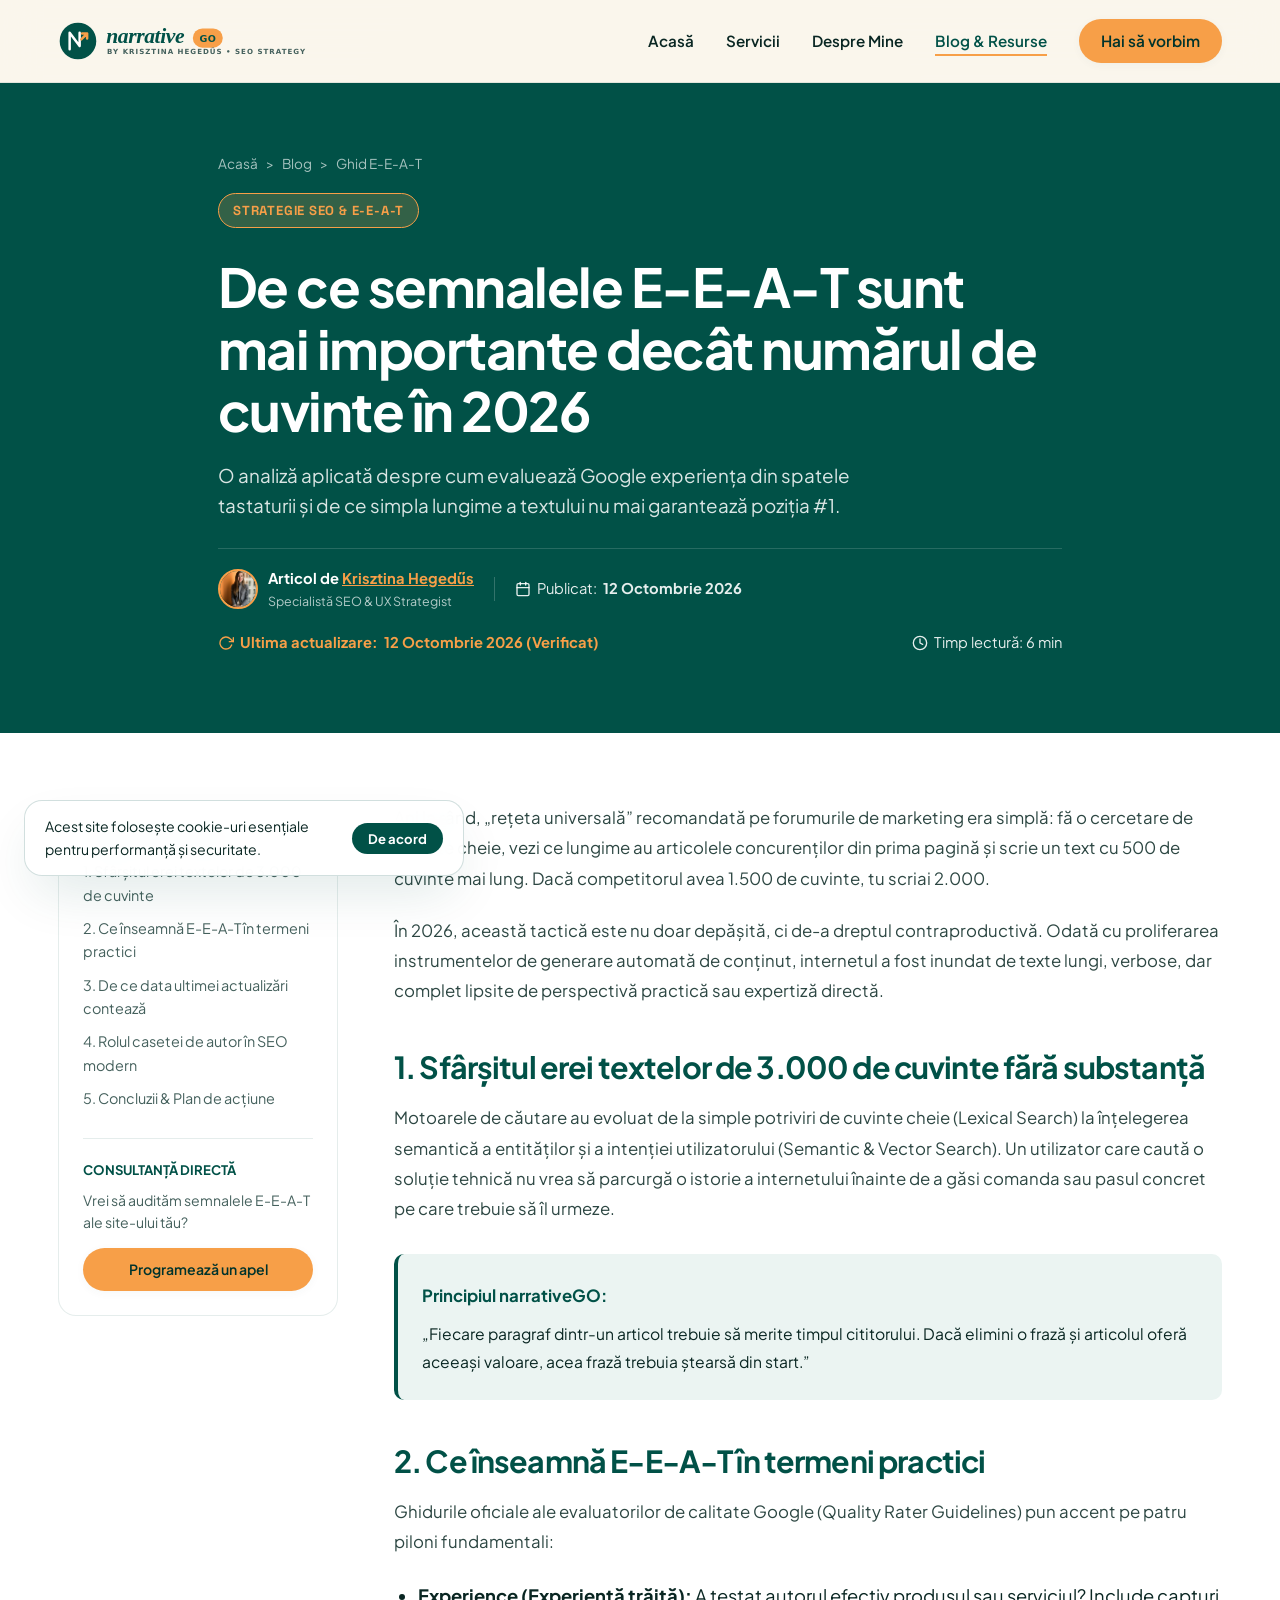
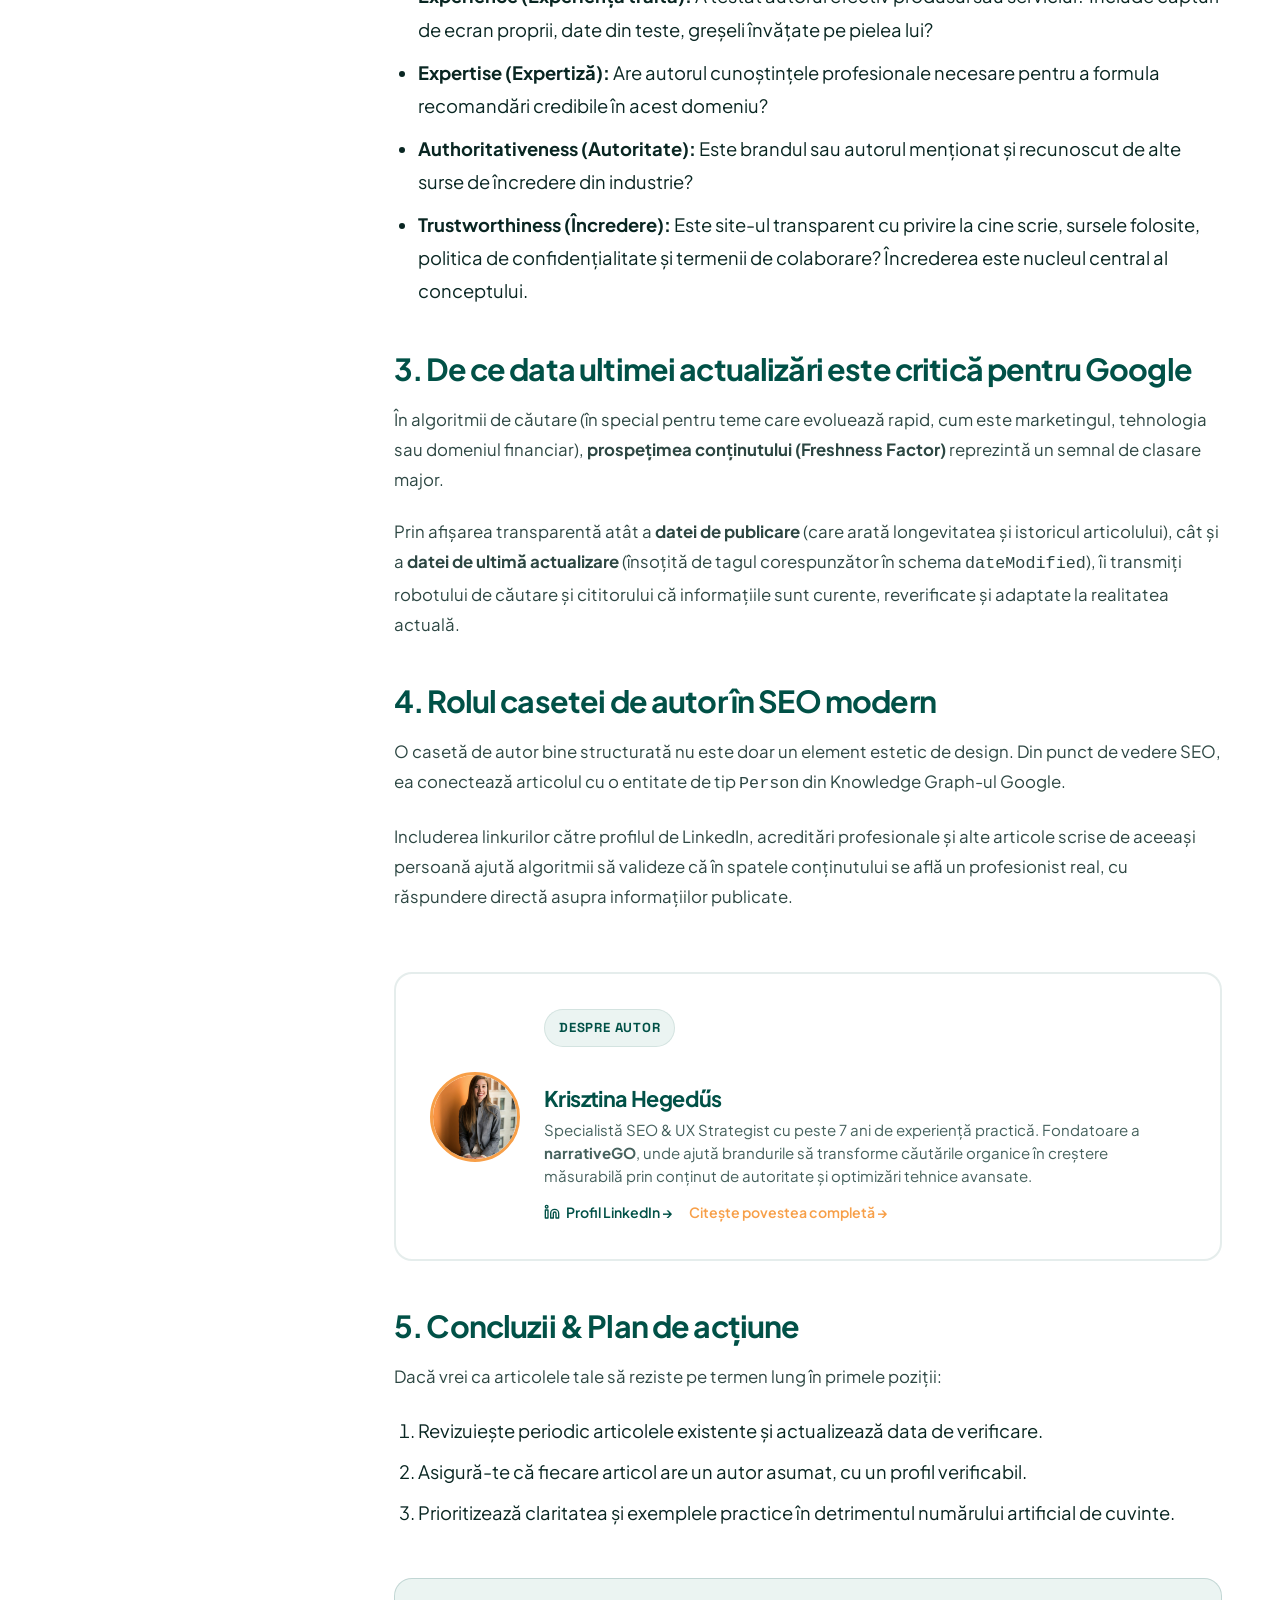
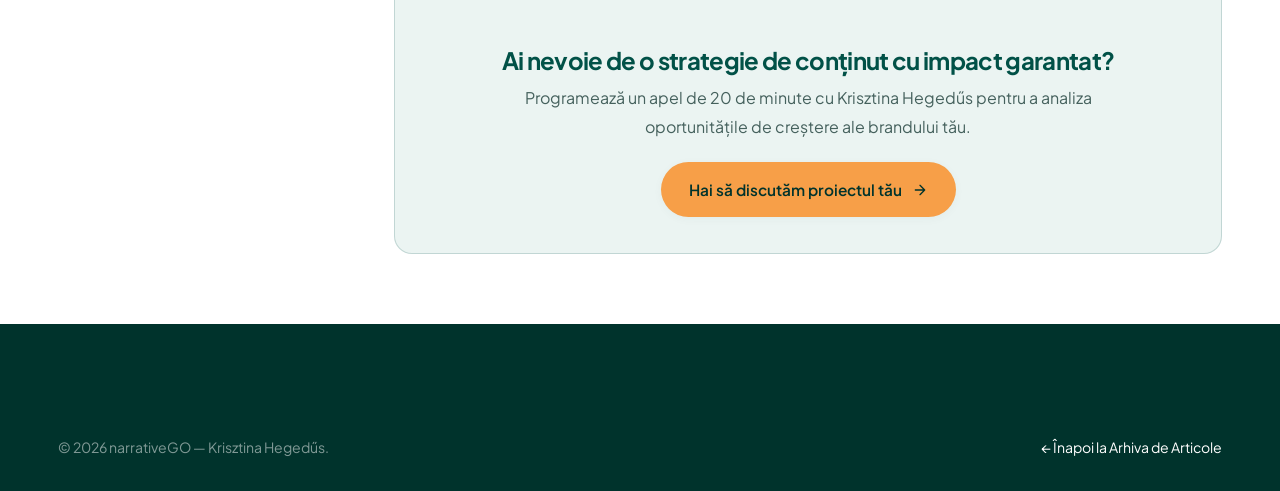
==== commit e08efea2: "feat: refined hybrid logo (circle emblem + editorial typography), warm off-white canvas, tab favicon" ====
--- a/articol-template.html
+++ b/articol-template.html
@@ -6,7 +6,7 @@
   <title>De ce semnalele E-E-A-T sunt mai importante decât numărul de cuvinte în 2026 | narrativeGO</title>
   <meta name="description" content="Template articol reutilizabil: Ghid practic despre semnalele Google E-E-A-T, importanța actualizării constante a conținutului și construirea autorității reale.">
   <link rel="canonical" href="https://narrativego.com/articol-template.html">
-  <link rel="icon" type="image/svg+xml" href="assets/img/logo.svg">
+  <link rel="icon" type="image/svg+xml" href="assets/img/favicon.svg">
   <link rel="stylesheet" href="assets/css/style.css">
 
   <!-- Schema.org BlogPosting with datePublished, dateModified and Author Person -->
--- a/assets/css/style.css
+++ b/assets/css/style.css
@@ -20,10 +20,11 @@
   --orange-soft: #FFF6ED;
   --orange-glow: rgba(247, 159, 72, 0.28);
 
-  /* Backgrounds & Editorial Canvas */
-  --bg-body: #F8F9F5;
+  /* Backgrounds & Editorial Canvas (Warm Yellowish Off-White) */
+  --bg-body: #FAF6ED;
   --bg-card: #FFFFFF;
-  --bg-card-glass: rgba(255, 255, 255, 0.85);
+  --bg-card-glass: rgba(255, 255, 255, 0.88);
+  --bg-subtle-warm: #F4EFE3;
   --text-main: #092622;
   --text-muted: #45615D;
   --text-light: #7E9995;
@@ -297,7 +298,7 @@
   position: sticky;
   top: 0;
   z-index: 100;
-  background: rgba(248, 249, 245, 0.94);
+  background: rgba(250, 246, 237, 0.95);
   backdrop-filter: blur(18px);
   -webkit-backdrop-filter: blur(18px);
   border-bottom: 1px solid var(--border-light);
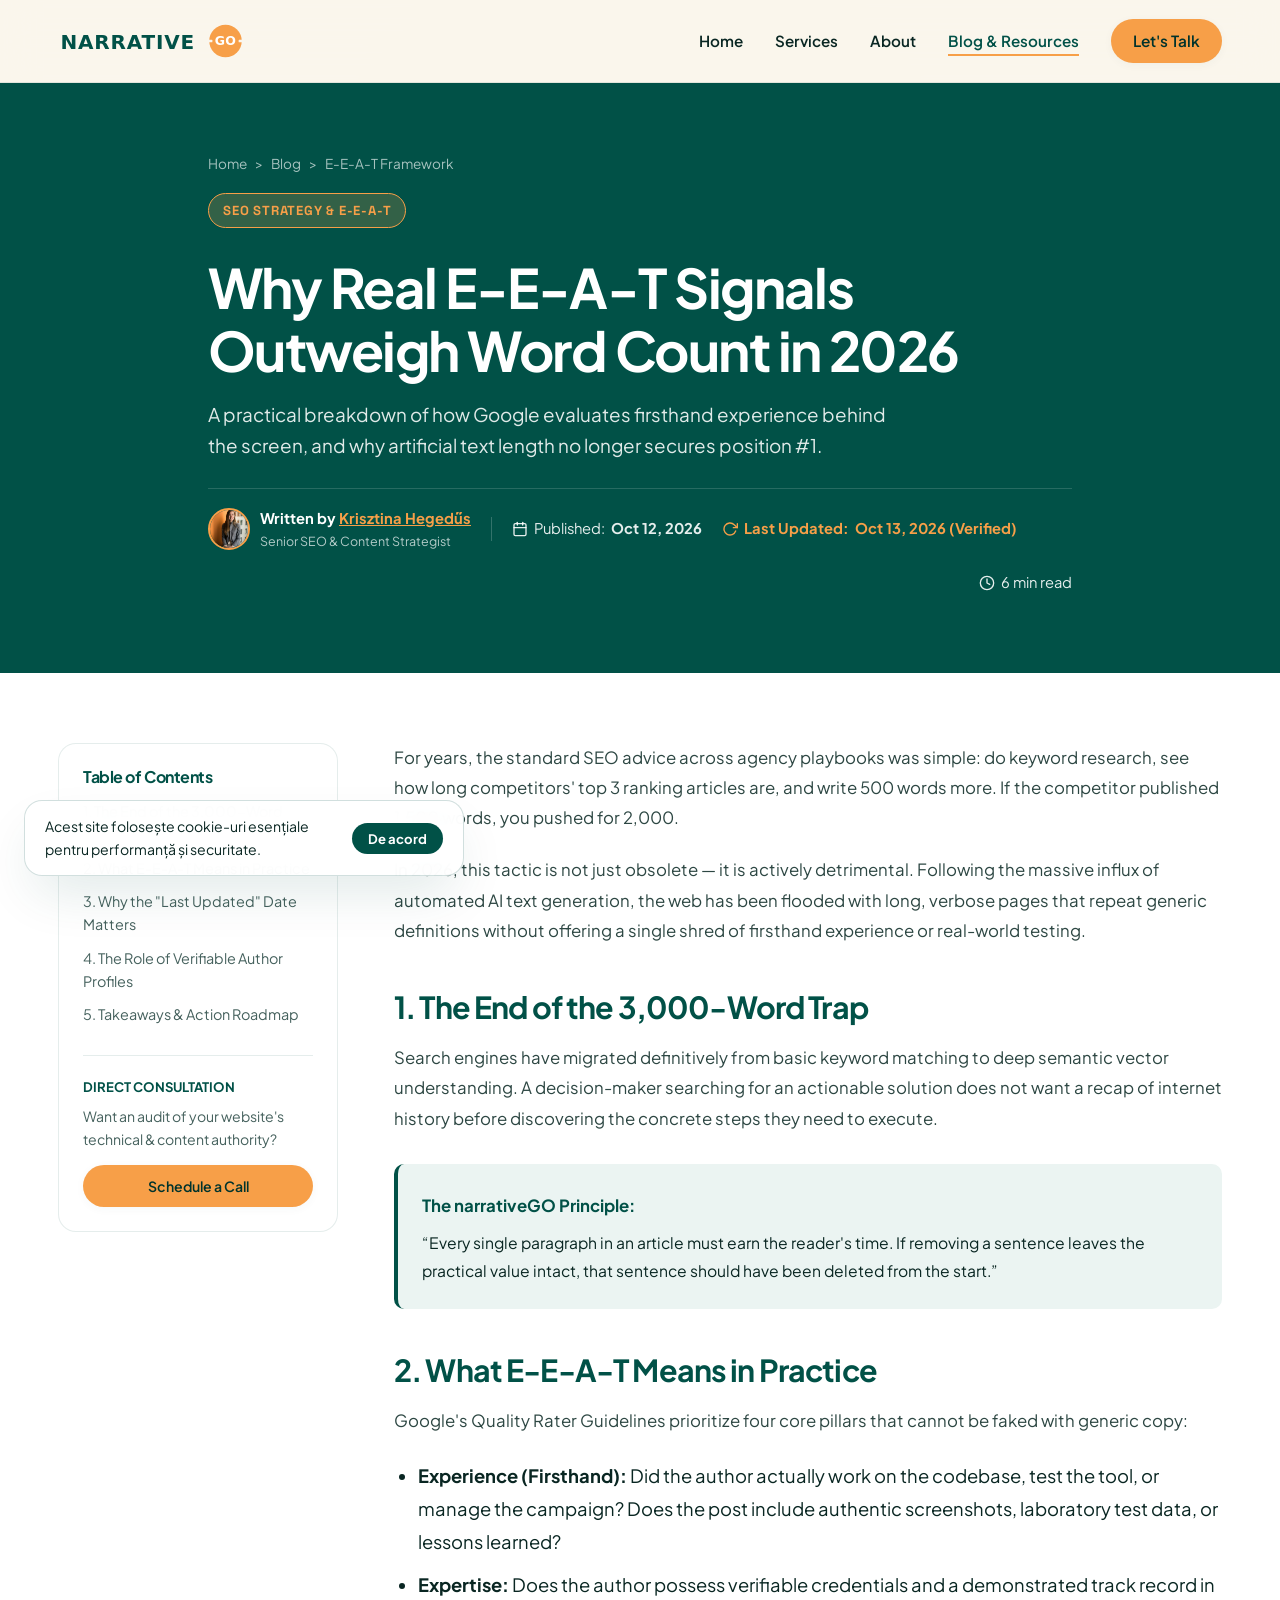
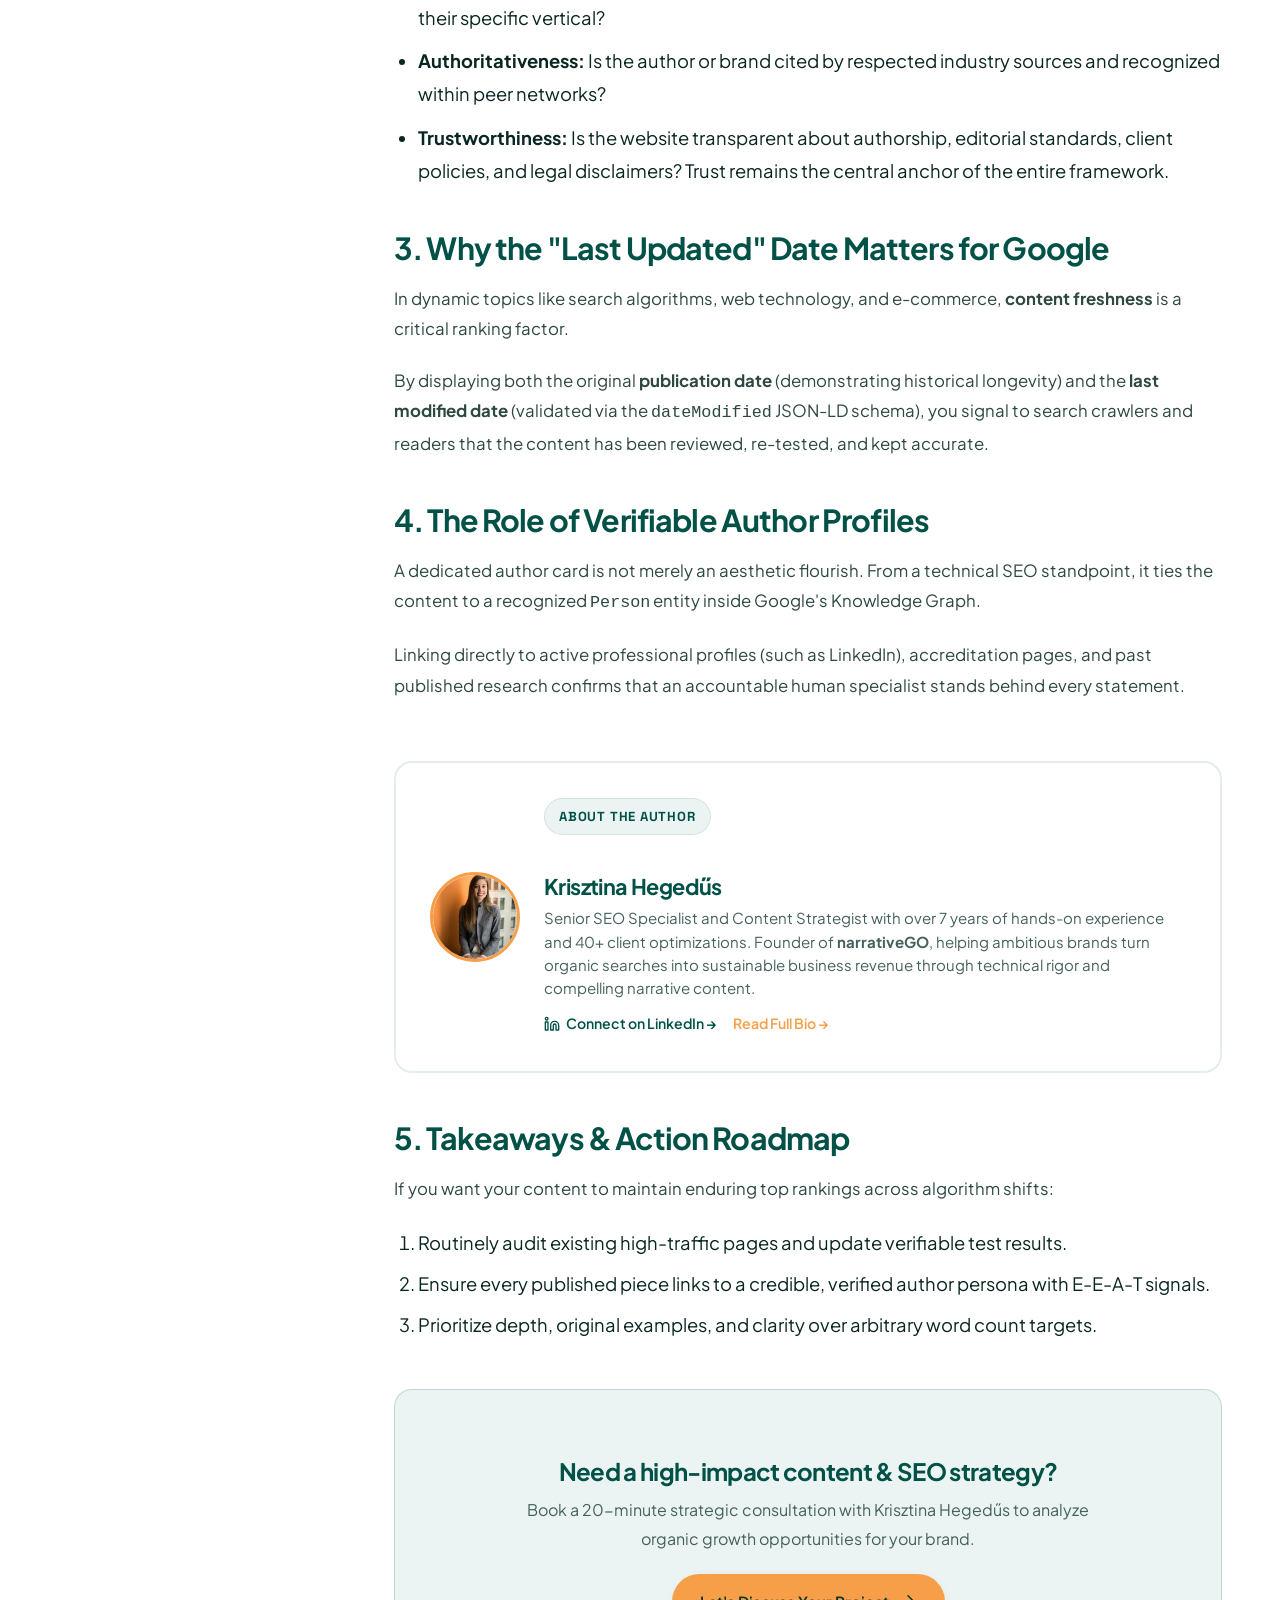
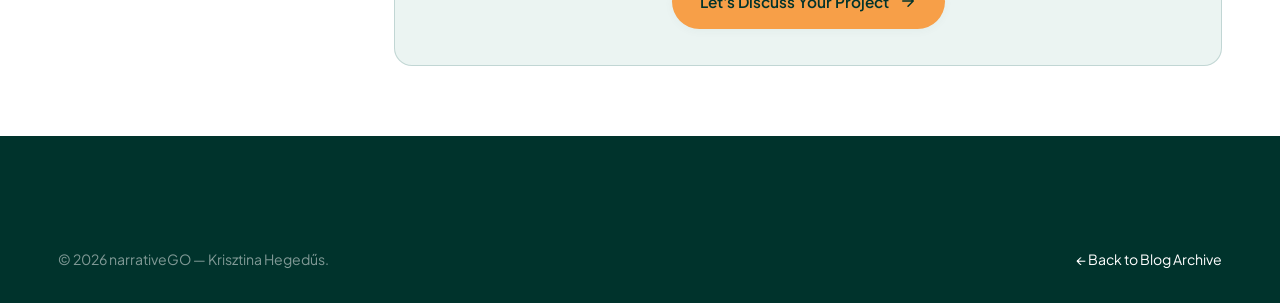
==== commit df9656af: "Implement original logo, full English E-E-A-T article architecture, collaboration suite with contact" ====
--- a/articol-template.html
+++ b/articol-template.html
@@ -1,10 +1,10 @@
 <!DOCTYPE html>
-<html lang="ro">
+<html lang="en">
 <head>
   <meta charset="UTF-8">
   <meta name="viewport" content="width=device-width, initial-scale=1.0">
-  <title>De ce semnalele E-E-A-T sunt mai importante decât numărul de cuvinte în 2026 | narrativeGO</title>
-  <meta name="description" content="Template articol reutilizabil: Ghid practic despre semnalele Google E-E-A-T, importanța actualizării constante a conținutului și construirea autorității reale.">
+  <title>Why Real E-E-A-T Signals Outweigh Word Count in 2026 | narrativeGO</title>
+  <meta name="description" content="Reusable article template: A practical framework for Google E-E-A-T signals, continuous content freshness, and establishing verifiable domain authority.">
   <link rel="canonical" href="https://narrativego.com/articol-template.html">
   <link rel="icon" type="image/svg+xml" href="assets/img/favicon.svg">
   <link rel="stylesheet" href="assets/css/style.css">
@@ -18,15 +18,15 @@
       "@type": "WebPage",
       "@id": "https://narrativego.com/articol-template.html"
     },
-    "headline": "De ce semnalele E-E-A-T sunt mai importante decât numărul de cuvinte în 2026",
-    "description": "Ghid practic despre cum evaluează Google autoritatea autorului și de ce prospețimea conținutului este vitală.",
+    "headline": "Why Real E-E-A-T Signals Outweigh Word Count in 2026",
+    "description": "How modern search engines evaluate author experience and why transparent content freshness is vital.",
     "image": "assets/img/seo-case-study.jpg",
-    "datePublished": "2026-10-12T10:00:00+03:00",
-    "dateModified": "2026-10-12T16:30:00+03:00",
+    "datePublished": "2026-10-12T10:00:00+02:00",
+    "dateModified": "2026-10-13T09:30:00+02:00",
     "author": {
       "@type": "Person",
       "name": "Krisztina Hegedűs",
-      "jobTitle": "Specialistă SEO & UX Strategist",
+      "jobTitle": "Senior SEO & Content Strategist",
       "url": "https://narrativego.com/despre-mine.html",
       "sameAs": "https://www.linkedin.com/in/krisztina-heged%C5%B1s/"
     },
@@ -46,19 +46,19 @@
   <!-- HEADER -->
   <header class="site-header" id="top">
     <div class="container nav-wrapper">
-      <a href="index.html" class="site-logo" aria-label="Acasă - narrativeGO">
+      <a href="index.html" class="site-logo" aria-label="Home - narrativeGO">
         <img src="assets/img/logo.svg" alt="narrativeGO Logo">
       </a>
-      <nav aria-label="Navigație Principală">
+      <nav aria-label="Main Navigation">
         <ul class="nav-menu" id="navMenu">
-          <li><a href="index.html" class="nav-link">Acasă</a></li>
-          <li><a href="servicii.html" class="nav-link">Servicii</a></li>
-          <li><a href="despre-mine.html" class="nav-link">Despre Mine</a></li>
-          <li><a href="blog.html" class="nav-link active">Blog &amp; Resurse</a></li>
-          <li><a href="index.html#contact" class="btn btn-primary" style="padding: 10px 22px;">Hai să vorbim</a></li>
+          <li><a href="index.html" class="nav-link">Home</a></li>
+          <li><a href="servicii.html" class="nav-link">Services</a></li>
+          <li><a href="despre-mine.html" class="nav-link">About</a></li>
+          <li><a href="blog.html" class="nav-link active">Blog &amp; Resources</a></li>
+          <li><a href="index.html#contact" class="btn btn-primary" style="padding: 10px 22px;">Let's Talk</a></li>
         </ul>
       </nav>
-      <button class="menu-toggle" id="menuToggle" aria-label="Deschide Meniul">
+      <button class="menu-toggle" id="menuToggle" aria-label="Open Navigation Menu" aria-expanded="false">
         <span></span><span></span><span></span>
       </button>
     </div>
@@ -66,30 +66,30 @@
 
   <!-- ARTICLE HEADER -->
   <section class="template-hero" style="padding: 70px 0 60px;">
-    <div class="container" style="max-width: 900px;">
+    <div class="container" style="max-width: 920px;">
       <div class="breadcrumbs">
-        <a href="index.html">Acasă</a> &gt; <a href="blog.html">Blog</a> &gt; <span>Ghid E-E-A-T</span>
+        <a href="index.html">Home</a> &gt; <a href="blog.html">Blog</a> &gt; <span>E-E-A-T Framework</span>
       </div>
 
       <div class="badge badge-orange" style="background: rgba(247, 159, 72, 0.2); color: var(--orange-accent); border-color: var(--orange-accent); margin-bottom: 12px;">
-        Strategie SEO &amp; E-E-A-T
-      </div>
-
-      <h1 style="font-size: clamp(2.2rem, 4.2vw, 3.4rem); line-height: 1.15; margin-bottom: 18px;">
-        De ce semnalele E-E-A-T sunt mai importante decât numărul de cuvinte în 2026
+        SEO Strategy &amp; E-E-A-T
+      </div>
+
+      <h1 style="font-size: clamp(2.2rem, 4.5vw, 3.4rem); line-height: 1.15; margin-bottom: 18px;">
+        Why Real E-E-A-T Signals Outweigh Word Count in 2026
       </h1>
 
-      <p style="font-size: 1.18rem; color: rgba(255, 255, 255, 0.85); line-height: 1.6;">
-        O analiză aplicată despre cum evaluează Google experiența din spatele tastaturii și de ce simpla lungime a textului nu mai garantează poziția #1.
+      <p style="font-size: 1.18rem; color: rgba(255, 255, 255, 0.88); line-height: 1.6;">
+        A practical breakdown of how Google evaluates firsthand experience behind the screen, and why artificial text length no longer secures position #1.
       </p>
 
-      <!-- EXIGENȚĂ CLIENTĂ: DATE PUBLICARE + DATA ACTUALIZĂRII + PROFIL AUTOR -->
+      <!-- CLIENT REQUIREMENT: PUBLISHED DATE + MODIFIED DATE + AUTHOR PROFILE -->
       <div class="article-header-meta">
         <div style="display: flex; align-items: center; gap: 10px;">
-          <img src="assets/img/krisztina-hegedus.jpg" alt="Krisztina Hegedűs" style="width: 40px; height: 40px; border-radius: 50%; object-fit: cover; border: 2px solid var(--orange-accent);">
+          <img src="assets/img/krisztina-hegedus.jpg" alt="Krisztina Hegedűs" style="width: 42px; height: 42px; border-radius: 50%; object-fit: cover; border: 2px solid var(--orange-accent);">
           <div>
-            <div style="font-weight: 700; color: #FFFFFF;">Articol de <a href="despre-mine.html" style="color: var(--orange-accent); text-decoration: underline;">Krisztina Hegedűs</a></div>
-            <div style="font-size: 0.78rem; color: rgba(255,255,255,0.7);">Specialistă SEO &amp; UX Strategist</div>
+            <div style="font-weight: 700; color: #FFFFFF;">Written by <a href="despre-mine.html" style="color: var(--orange-accent); text-decoration: underline;">Krisztina Hegedűs</a></div>
+            <div style="font-size: 0.78rem; color: rgba(255,255,255,0.7);">Senior SEO &amp; Content Strategist</div>
           </div>
         </div>
 
@@ -97,19 +97,19 @@
 
         <div class="date-pill">
           <svg class="icon-svg" style="width: 16px; height: 16px;" viewBox="0 0 24 24"><rect x="3" y="4" width="18" height="18" rx="2" ry="2"/><line x1="16" y1="2" x2="16" y2="6"/><line x1="8" y1="2" x2="8" y2="6"/><line x1="3" y1="10" x2="21" y2="10"/></svg>
-          <span>Publicat:</span>
-          <strong>12 Octombrie 2026</strong>
+          <span>Published:</span>
+          <strong>Oct 12, 2026</strong>
         </div>
 
         <div class="date-pill updated">
           <svg class="icon-svg" style="width: 16px; height: 16px; stroke: var(--orange-accent);" viewBox="0 0 24 24"><polyline points="23 4 23 10 17 10"/><path d="M20.49 15a9 9 0 1 1-2.12-9.36L23 10"/></svg>
-          <span>Ultima actualizare:</span>
-          <span>12 Octombrie 2026 (Verificat)</span>
+          <span>Last Updated:</span>
+          <span>Oct 13, 2026 (Verified)</span>
         </div>
 
         <div class="date-pill" style="margin-left: auto;">
           <svg class="icon-svg" style="width: 16px; height: 16px;" viewBox="0 0 24 24"><circle cx="12" cy="12" r="10"/><polyline points="12 6 12 12 16 14"/></svg>
-          <span>Timp lectură: 6 min</span>
+          <span>6 min read</span>
         </div>
       </div>
     </div>
@@ -122,19 +122,19 @@
       <!-- SIDEBAR: TABLE OF CONTENTS -->
       <aside class="article-sidebar">
         <div class="toc-box">
-          <h4>Cuprinsul Articolului</h4>
+          <h4>Table of Contents</h4>
           <ul class="toc-list">
-            <li><a href="#era-cuvintelor">1. Sfârșitul erei textelor de 3.000 de cuvinte</a></li>
-            <li><a href="#ce-este-eeat">2. Ce înseamnă E-E-A-T în termeni practici</a></li>
-            <li><a href="#freshenss-date">3. De ce data ultimei actualizări contează</a></li>
-            <li><a href="#profilul-autorului">4. Rolul casetei de autor în SEO modern</a></li>
-            <li><a href="#concluzii">5. Concluzii &amp; Plan de acțiune</a></li>
+            <li><a href="#word-count-trap">1. The End of the 3,000-Word Trap</a></li>
+            <li><a href="#practical-eeat">2. What E-E-A-T Means in Practice</a></li>
+            <li><a href="#freshness-factor">3. Why the "Last Updated" Date Matters</a></li>
+            <li><a href="#author-signals">4. The Role of Verifiable Author Profiles</a></li>
+            <li><a href="#action-plan">5. Takeaways &amp; Action Roadmap</a></li>
           </ul>
 
           <div style="margin-top: 28px; padding-top: 20px; border-top: 1px solid var(--border-light);">
-            <div style="font-size: 0.82rem; font-weight: 700; color: var(--teal-primary); text-transform: uppercase;">Consultanță Directă</div>
-            <p style="font-size: 0.88rem; margin: 8px 0 14px; color: var(--text-muted);">Vrei să audităm semnalele E-E-A-T ale site-ului tău?</p>
-            <a href="index.html#contact" class="btn btn-primary" style="padding: 10px 18px; font-size: 0.88rem; width: 100%;">Programează un apel</a>
+            <div style="font-size: 0.82rem; font-weight: 700; color: var(--teal-primary); text-transform: uppercase;">Direct Consultation</div>
+            <p style="font-size: 0.88rem; margin: 8px 0 14px; color: var(--text-muted);">Want an audit of your website's technical &amp; content authority?</p>
+            <a href="index.html#contact" class="btn btn-primary" style="padding: 10px 18px; font-size: 0.88rem; width: 100%;">Schedule a Call</a>
           </div>
         </div>
       </aside>
@@ -142,92 +142,92 @@
       <!-- MAIN ARTICLE CONTENT -->
       <article class="article-content">
         <p>
-          Ani la rând, „rețeta universală” recomandată pe forumurile de marketing era simplă: fă o cercetare de cuvinte cheie, vezi ce lungime au articolele concurenților din prima pagină și scrie un text cu 500 de cuvinte mai lung. Dacă competitorul avea 1.500 de cuvinte, tu scriai 2.000.
-        </p>
-
-        <p>
-          În 2026, această tactică este nu doar depășită, ci de-a dreptul contraproductivă. Odată cu proliferarea instrumentelor de generare automată de conținut, internetul a fost inundat de texte lungi, verbose, dar complet lipsite de perspectivă practică sau expertiză directă.
-        </p>
-
-        <h2 id="era-cuvintelor">1. Sfârșitul erei textelor de 3.000 de cuvinte fără substanță</h2>
-        <p>
-          Motoarele de căutare au evoluat de la simple potriviri de cuvinte cheie (Lexical Search) la înțelegerea semantică a entităților și a intenției utilizatorului (Semantic &amp; Vector Search). Un utilizator care caută o soluție tehnică nu vrea să parcurgă o istorie a internetului înainte de a găsi comanda sau pasul concret pe care trebuie să îl urmeze.
+          For years, the standard SEO advice across agency playbooks was simple: do keyword research, see how long competitors' top 3 ranking articles are, and write 500 words more. If the competitor published 1,500 words, you pushed for 2,000.
+        </p>
+
+        <p>
+          In 2026, this tactic is not just obsolete — it is actively detrimental. Following the massive influx of automated AI text generation, the web has been flooded with long, verbose pages that repeat generic definitions without offering a single shred of firsthand experience or real-world testing.
+        </p>
+
+        <h2 id="word-count-trap">1. The End of the 3,000-Word Trap</h2>
+        <p>
+          Search engines have migrated definitively from basic keyword matching to deep semantic vector understanding. A decision-maker searching for an actionable solution does not want a recap of internet history before discovering the concrete steps they need to execute.
         </p>
 
         <div style="background: var(--teal-surface); padding: 24px; border-left: 4px solid var(--teal-primary); border-radius: var(--radius-sm); margin: 30px 0;">
-          <strong style="color: var(--teal-primary); font-size: 1.05rem;">Principiul narrativeGO:</strong>
+          <strong style="color: var(--teal-primary); font-size: 1.05rem;">The narrativeGO Principle:</strong>
           <p style="margin: 8px 0 0; font-size: 0.98rem; color: var(--text-main);">
-            „Fiecare paragraf dintr-un articol trebuie să merite timpul cititorului. Dacă elimini o frază și articolul oferă aceeași valoare, acea frază trebuia ștearsă din start.”
+            “Every single paragraph in an article must earn the reader's time. If removing a sentence leaves the practical value intact, that sentence should have been deleted from the start.”
           </p>
         </div>
 
-        <h2 id="ce-este-eeat">2. Ce înseamnă E-E-A-T în termeni practici</h2>
-        <p>
-          Ghidurile oficiale ale evaluatorilor de calitate Google (Quality Rater Guidelines) pun accent pe patru piloni fundamentali:
+        <h2 id="practical-eeat">2. What E-E-A-T Means in Practice</h2>
+        <p>
+          Google's Quality Rater Guidelines prioritize four core pillars that cannot be faked with generic copy:
         </p>
         <ul style="margin: 18px 0 24px 24px; display: flex; flex-direction: column; gap: 10px;">
-          <li><strong>Experience (Experiență trăită):</strong> A testat autorul efectiv produsul sau serviciul? Include capturi de ecran proprii, date din teste, greșeli învățate pe pielea lui?</li>
-          <li><strong>Expertise (Expertiză):</strong> Are autorul cunoștințele profesionale necesare pentru a formula recomandări credibile în acest domeniu?</li>
-          <li><strong>Authoritativeness (Autoritate):</strong> Este brandul sau autorul menționat și recunoscut de alte surse de încredere din industrie?</li>
-          <li><strong>Trustworthiness (Încredere):</strong> Este site-ul transparent cu privire la cine scrie, sursele folosite, politica de confidențialitate și termenii de colaborare? Încrederea este nucleul central al conceptului.</li>
+          <li><strong>Experience (Firsthand):</strong> Did the author actually work on the codebase, test the tool, or manage the campaign? Does the post include authentic screenshots, laboratory test data, or lessons learned?</li>
+          <li><strong>Expertise:</strong> Does the author possess verifiable credentials and a demonstrated track record in their specific vertical?</li>
+          <li><strong>Authoritativeness:</strong> Is the author or brand cited by respected industry sources and recognized within peer networks?</li>
+          <li><strong>Trustworthiness:</strong> Is the website transparent about authorship, editorial standards, client policies, and legal disclaimers? Trust remains the central anchor of the entire framework.</li>
         </ul>
 
-        <h2 id="freshenss-date">3. De ce data ultimei actualizări este critică pentru Google</h2>
-        <p>
-          În algoritmii de căutare (în special pentru teme care evoluează rapid, cum este marketingul, tehnologia sau domeniul financiar), <strong>prospețimea conținutului (Freshness Factor)</strong> reprezintă un semnal de clasare major.
-        </p>
-        <p>
-          Prin afișarea transparentă atât a <strong>datei de publicare</strong> (care arată longevitatea și istoricul articolului), cât și a <strong>datei de ultimă actualizare</strong> (însoțită de tagul corespunzător în schema <code>dateModified</code>), îi transmiți robotului de căutare și cititorului că informațiile sunt curente, reverificate și adaptate la realitatea actuală.
-        </p>
-
-        <h2 id="profilul-autorului">4. Rolul casetei de autor în SEO modern</h2>
-        <p>
-          O casetă de autor bine structurată nu este doar un element estetic de design. Din punct de vedere SEO, ea conectează articolul cu o entitate de tip <code>Person</code> din Knowledge Graph-ul Google.
-        </p>
-        <p>
-          Includerea linkurilor către profilul de LinkedIn, acreditări profesionale și alte articole scrise de aceeași persoană ajută algoritmii să valideze că în spatele conținutului se află un profesionist real, cu răspundere directă asupra informațiilor publicate.
-        </p>
-
-        <!-- COMPLETE AUTHOR BOX (EXIGENȚĂ CLIENTĂ GOOGLE E-E-A-T) -->
-        <div class="author-box-complete" id="autor">
-          <img src="assets/img/krisztina-hegedus.jpg" alt="Krisztina Hegedűs — Autoritate SEO" class="author-box-img">
+        <h2 id="freshness-factor">3. Why the "Last Updated" Date Matters for Google</h2>
+        <p>
+          In dynamic topics like search algorithms, web technology, and e-commerce, <strong>content freshness</strong> is a critical ranking factor.
+        </p>
+        <p>
+          By displaying both the original <strong>publication date</strong> (demonstrating historical longevity) and the <strong>last modified date</strong> (validated via the <code>dateModified</code> JSON-LD schema), you signal to search crawlers and readers that the content has been reviewed, re-tested, and kept accurate.
+        </p>
+
+        <h2 id="author-signals">4. The Role of Verifiable Author Profiles</h2>
+        <p>
+          A dedicated author card is not merely an aesthetic flourish. From a technical SEO standpoint, it ties the content to a recognized <code>Person</code> entity inside Google's Knowledge Graph.
+        </p>
+        <p>
+          Linking directly to active professional profiles (such as LinkedIn), accreditation pages, and past published research confirms that an accountable human specialist stands behind every statement.
+        </p>
+
+        <!-- COMPLETE E-E-A-T AUTHOR BOX -->
+        <div class="author-box-complete" id="author">
+          <img src="assets/img/krisztina-hegedus.jpg" alt="Krisztina Hegedűs — SEO Specialist" class="author-box-img">
           <div>
-            <div class="badge badge-teal" style="margin-bottom: 8px;">Despre Autor</div>
+            <div class="badge badge-teal" style="margin-bottom: 8px;">About the Author</div>
             <h3 style="font-size: 1.35rem; margin-bottom: 6px;">
               <a href="despre-mine.html" style="color: var(--teal-primary);">Krisztina Hegedűs</a>
             </h3>
             <p style="font-size: 0.94rem; line-height: 1.55; margin-bottom: 12px; color: var(--text-muted);">
-              Specialistă SEO &amp; UX Strategist cu peste 7 ani de experiență practică. Fondatoare a <strong>narrativeGO</strong>, unde ajută brandurile să transforme căutările organice în creștere măsurabilă prin conținut de autoritate și optimizări tehnice avansate.
+              Senior SEO Specialist and Content Strategist with over 7 years of hands-on experience and 40+ client optimizations. Founder of <strong>narrativeGO</strong>, helping ambitious brands turn organic searches into sustainable business revenue through technical rigor and compelling narrative content.
             </p>
-            <div style="display: flex; gap: 16px; font-size: 0.88rem; font-weight: 600;">
-              <a href="https://www.linkedin.com/in/krisztina-heged%C5%B1s/" target="_blank" rel="noopener" style="color: var(--teal-primary); display: flex; align-items: center; gap: 6px;">
+            <div style="display: flex; gap: 16px; font-size: 0.88rem; font-weight: 600; flex-wrap: wrap;">
+              <a href="https://www.linkedin.com/in/krisztina-heged%C5%B1s/" target="_blank" rel="noopener noreferrer" style="color: var(--teal-primary); display: flex; align-items: center; gap: 6px;">
                 <svg class="icon-svg" style="width: 16px; height: 16px;" viewBox="0 0 24 24"><path d="M16 8a6 6 0 0 1 6 6v7h-4v-7a2 2 0 0 0-2-2 2 2 0 0 0-2 2v7h-4v-7a6 6 0 0 1 6-6z"/><rect x="2" y="9" width="4" height="12"/><circle cx="4" cy="4" r="2"/></svg>
-                <span>Profil LinkedIn &rarr;</span>
+                <span>Connect on LinkedIn &rarr;</span>
               </a>
-              <a href="despre-mine.html" style="color: var(--orange-accent);">Citește povestea completă &rarr;</a>
+              <a href="despre-mine.html" style="color: var(--orange-accent);">Read Full Bio &rarr;</a>
             </div>
           </div>
         </div>
 
-        <h2 id="concluzii" style="margin-top: 48px;">5. Concluzii &amp; Plan de acțiune</h2>
-        <p>
-          Dacă vrei ca articolele tale să reziste pe termen lung în primele poziții:
+        <h2 id="action-plan" style="margin-top: 48px;">5. Takeaways &amp; Action Roadmap</h2>
+        <p>
+          If you want your content to maintain enduring top rankings across algorithm shifts:
         </p>
         <ol style="margin: 16px 0 24px 24px; display: flex; flex-direction: column; gap: 8px;">
-          <li>Revizuiește periodic articolele existente și actualizează data de verificare.</li>
-          <li>Asigură-te că fiecare articol are un autor asumat, cu un profil verificabil.</li>
-          <li>Prioritizează claritatea și exemplele practice în detrimentul numărului artificial de cuvinte.</li>
+          <li>Routinely audit existing high-traffic pages and update verifiable test results.</li>
+          <li>Ensure every published piece links to a credible, verified author persona with E-E-A-T signals.</li>
+          <li>Prioritize depth, original examples, and clarity over arbitrary word count targets.</li>
         </ol>
 
         <!-- ARTICLE CTA -->
-        <div style="background: var(--teal-surface); padding: 36px; border-radius: var(--radius-md); margin-top: 48px; border: 1px solid var(--border-medium); text-align: center;">
-          <h3 style="color: var(--teal-primary); font-size: 1.5rem; margin-bottom: 10px;">Ai nevoie de o strategie de conținut cu impact garantat?</h3>
+        <div style="background: var(--teal-surface); padding: 36px 24px; border-radius: var(--radius-md); margin-top: 48px; border: 1px solid var(--border-medium); text-align: center;">
+          <h3 style="color: var(--teal-primary); font-size: 1.5rem; margin-bottom: 10px;">Need a high-impact content &amp; SEO strategy?</h3>
           <p style="font-size: 1rem; max-width: 580px; margin: 0 auto 20px; color: var(--text-muted);">
-            Programează un apel de 20 de minute cu Krisztina Hegedűs pentru a analiza oportunitățile de creștere ale brandului tău.
+            Book a 20-minute strategic consultation with Krisztina Hegedűs to analyze organic growth opportunities for your brand.
           </p>
           <a href="index.html#contact" class="btn btn-primary">
-            <span>Hai să discutăm proiectul tău</span>
-            <svg class="icon-svg" style="width: 16px; height: 16px;" viewBox="0 0 24 24"><path d="M5 12h14M12 5l7 7-7 7"/></svg>
+            <span>Let's Discuss Your Project</span>
+            <svg class="icon-svg" style="width: 18px; height: 18px;" viewBox="0 0 24 24"><path d="M5 12h14M12 5l7 7-7 7"/></svg>
           </a>
         </div>
       </article>
@@ -240,7 +240,7 @@
     <div class="container">
       <div class="footer-bottom">
         <div>© 2026 narrativeGO — Krisztina Hegedűs.</div>
-        <div><a href="blog.html" style="color: #fff;">&larr; Înapoi la Arhiva de Articole</a></div>
+        <div><a href="blog.html" style="color: #fff;">&larr; Back to Blog Archive</a></div>
       </div>
     </div>
   </footer>
--- a/assets/css/style.css
+++ b/assets/css/style.css
@@ -361,17 +361,43 @@
 .menu-toggle {
   display: none;
   flex-direction: column;
+  justify-content: center;
+  align-items: center;
   gap: 5px;
+  width: 44px;
+  height: 44px;
   padding: 8px;
   cursor: pointer;
+  background: transparent;
+  border-radius: var(--radius-sm);
+  transition: background var(--transition-fast);
+}
+
+.menu-toggle:hover {
+  background: rgba(1, 81, 71, 0.06);
 }
 
 .menu-toggle span {
   display: block;
   width: 24px;
-  height: 2px;
+  height: 2.5px;
   background: var(--teal-primary);
   border-radius: 2px;
+  transition: transform 0.3s cubic-bezier(0.16, 1, 0.3, 1), opacity 0.2s ease;
+  transform-origin: center;
+}
+
+.menu-toggle.open span:nth-child(1) {
+  transform: translateY(7.5px) rotate(45deg);
+}
+
+.menu-toggle.open span:nth-child(2) {
+  opacity: 0;
+  transform: scaleX(0);
+}
+
+.menu-toggle.open span:nth-child(3) {
+  transform: translateY(-7.5px) rotate(-45deg);
 }
 
 /* ==========================================================================
@@ -1586,95 +1612,407 @@
 }
 
 /* ==========================================================================
-   RESPONSIVE
+   CONTACT SECTION & CHANNELS (LINKEDIN, EMAIL, FORM)
    ========================================================================== */
+.contact-section-wrap {
+  display: grid;
+  grid-template-columns: 0.9fr 1.1fr;
+  gap: 44px;
+  align-items: start;
+}
+
+.contact-card-channel {
+  background: #FFFFFF;
+  border: 1px solid var(--border-light);
+  border-radius: var(--radius-md);
+  padding: 24px;
+  box-shadow: var(--shadow-sm);
+  transition: all var(--transition-smooth);
+  display: flex;
+  align-items: flex-start;
+  gap: 16px;
+  margin-bottom: 16px;
+}
+
+.contact-card-channel:hover {
+  border-color: var(--orange-accent);
+  transform: translateY(-2px);
+  box-shadow: var(--shadow-md);
+}
+
+.contact-channel-icon {
+  width: 48px;
+  height: 48px;
+  border-radius: 12px;
+  background: var(--teal-surface);
+  color: var(--teal-primary);
+  display: flex;
+  align-items: center;
+  justify-content: center;
+  flex-shrink: 0;
+}
+
+.contact-form-box {
+  background: #FFFFFF;
+  border: 1px solid var(--border-light);
+  border-radius: var(--radius-lg);
+  padding: 38px;
+  box-shadow: var(--shadow-md);
+}
+
+.form-group {
+  margin-bottom: 18px;
+}
+
+.form-group label {
+  display: block;
+  font-weight: 700;
+  font-size: 0.88rem;
+  color: var(--teal-primary);
+  margin-bottom: 8px;
+}
+
+.form-input, .form-textarea {
+  width: 100%;
+  padding: 13px 16px;
+  border-radius: var(--radius-sm);
+  border: 1.5px solid var(--border-medium);
+  font-family: inherit;
+  font-size: 0.95rem;
+  color: var(--text-main);
+  background: var(--bg-body);
+  transition: border-color var(--transition-fast), box-shadow var(--transition-fast), background var(--transition-fast);
+}
+
+.form-input:focus, .form-textarea:focus {
+  outline: none;
+  border-color: var(--teal-primary);
+  box-shadow: 0 0 0 4px var(--teal-glow);
+  background: #FFFFFF;
+}
+
+.form-row-2 {
+  display: grid;
+  grid-template-columns: 1fr 1fr;
+  gap: 16px;
+}
+
+/* ==========================================================================
+   RESPONSIVE DESIGN SYSTEM (MOBILE & TABLET OPTIMIZED)
+   ========================================================================== */
+
+/* --- TABLETS LANDSCAPE (1024px) --- */
 @media (max-width: 1024px) {
   .hero-grid {
     grid-template-columns: 1fr;
     gap: 48px;
   }
   .hero-visual-wrapper {
-    max-width: 480px;
+    max-width: 520px;
     margin: 0 auto;
   }
   .services-grid {
     grid-template-columns: repeat(2, 1fr);
+    gap: 24px;
   }
   .process-grid {
     grid-template-columns: repeat(2, 1fr);
+    gap: 24px;
   }
   .calc-wrapper {
     grid-template-columns: 1fr;
-  }
-  .comparison-header, .comparison-row {
-    grid-template-columns: 1.3fr 1fr 1fr;
-    padding: 18px 20px;
+    gap: 40px;
+    padding: 36px;
   }
   .testimonials-grid {
     grid-template-columns: 1fr;
+    gap: 24px;
   }
   .case-study-showcase {
     grid-template-columns: 1fr;
+    gap: 36px;
   }
   .article-layout {
     grid-template-columns: 1fr;
+    gap: 40px;
   }
   .article-sidebar {
-    display: none;
+    position: static;
   }
   .footer-top {
     grid-template-columns: repeat(2, 1fr);
-  }
-}
-
-@media (max-width: 768px) {
+    gap: 36px;
+  }
+}
+
+/* --- TABLETS PORTRAIT & IPADS (992px) --- */
+@media (max-width: 992px) {
+  .nav-wrapper {
+    height: 72px;
+  }
+  .site-logo img {
+    height: 36px;
+  }
   .menu-toggle {
     display: flex;
+    z-index: 102;
   }
   .nav-menu {
     position: fixed;
-    top: 82px;
+    top: 72px;
     left: 0;
     width: 100%;
-    background: #FFFFFF;
+    max-height: calc(100vh - 72px);
+    overflow-y: auto;
+    background: rgba(250, 246, 237, 0.98);
+    backdrop-filter: blur(20px);
+    -webkit-backdrop-filter: blur(20px);
     flex-direction: column;
-    padding: 32px;
-    gap: 20px;
-    border-bottom: 1px solid var(--border-light);
-    box-shadow: var(--shadow-lg);
-    transform: translateY(-150%);
-    transition: transform var(--transition-smooth);
+    align-items: stretch;
+    padding: 24px 24px 36px;
+    gap: 16px;
+    border-bottom: 2px solid var(--border-medium);
+    box-shadow: 0 20px 48px rgba(1, 81, 71, 0.16);
+    transform: translateY(-130%);
+    opacity: 0;
+    pointer-events: none;
+    transition: transform 0.35s cubic-bezier(0.16, 1, 0.3, 1), opacity 0.25s ease;
+    z-index: 101;
   }
   .nav-menu.open {
     transform: translateY(0);
-  }
-  .about-grid-lead {
-    grid-template-columns: 1fr;
+    opacity: 1;
+    pointer-events: auto;
+  }
+  .nav-link {
+    font-size: 1.15rem;
+    padding: 12px 0;
+    display: block;
+    border-bottom: 1px solid rgba(1, 81, 71, 0.08);
+  }
+  .nav-menu li:last-child {
+    margin-top: 8px;
+  }
+  .nav-menu .btn {
+    width: 100%;
+    justify-content: center;
+    padding: 14px 24px;
+    font-size: 1rem;
+  }
+  .hero-section {
+    padding: 60px 0 70px;
+  }
+  .hero-title {
+    font-size: clamp(2.3rem, 6vw, 3.4rem);
+  }
+  .hero-trust-bar {
+    display: grid;
+    grid-template-columns: repeat(3, 1fr);
+    gap: 18px;
+  }
+}
+
+/* --- MOBILE LANDSCAPE & LARGE PHONES (768px) --- */
+@media (max-width: 768px) {
+  .container {
+    padding: 0 20px;
+  }
+  section {
+    padding: 64px 0;
+  }
+  .hero-section {
+    padding: 44px 0 54px;
+  }
+  .hero-desc {
+    font-size: 1.05rem;
+    margin-bottom: 26px;
+  }
+  .hero-actions {
+    flex-direction: column;
+    align-items: stretch;
+    gap: 12px;
+    margin-bottom: 32px;
+  }
+  .hero-actions .btn {
+    width: 100%;
+    justify-content: center;
+  }
+  .portrait-frame img {
+    height: 380px;
+  }
+  /* Floating Pills stay inside the image container on mobile — no horizontal overflow */
+  .floating-pill {
+    position: absolute;
+    padding: 10px 14px;
+    gap: 10px;
+    border-radius: var(--radius-sm);
+    box-shadow: 0 8px 24px rgba(1, 81, 71, 0.16);
+    max-width: calc(100% - 24px);
+    animation: none;
+  }
+  .pill-growth {
+    bottom: 12px;
+    left: 12px;
+  }
+  .pill-eeat {
+    top: 12px;
+    right: 12px;
+  }
+  .pill-title {
+    font-size: 0.84rem;
+  }
+  .pill-sub {
+    font-size: 0.72rem;
   }
   .services-grid {
     grid-template-columns: 1fr;
+    gap: 18px;
+  }
+  .process-grid {
+    grid-template-columns: 1fr;
+    gap: 18px;
   }
   .blog-grid {
     grid-template-columns: 1fr;
-  }
-  .process-grid {
-    grid-template-columns: 1fr;
-  }
-  .floating-pill {
-    position: static;
-    margin-top: 14px;
-    animation: none;
+    gap: 22px;
+  }
+  .calc-wrapper {
+    padding: 28px 18px;
+    border-radius: var(--radius-md);
+  }
+  /* Comparison table becomes touch-scrollable on phone screens without layout break */
+  .comparison-table-wrapper {
+    overflow-x: auto;
+    -webkit-overflow-scrolling: touch;
+    border-radius: var(--radius-md);
+    margin: 0 -4px;
+  }
+  .comparison-header, .comparison-row {
+    min-width: 520px;
+    padding: 16px 20px;
+    font-size: 0.9rem;
+  }
+  .case-study-showcase {
+    padding: 28px 18px;
+    border-radius: var(--radius-md);
+  }
+  .case-metrics-grid {
+    grid-template-columns: 1fr 1fr;
+    gap: 12px;
+  }
+  .article-header-meta {
+    gap: 12px;
+    font-size: 0.85rem;
+    padding: 14px 0;
+  }
+  .author-box-complete {
+    flex-direction: column;
+    align-items: flex-start;
+    gap: 18px;
+    padding: 24px 18px;
+    margin-top: 40px;
+  }
+  .author-box-img {
+    width: 74px;
+    height: 74px;
   }
   .cta-banner {
-    padding: 48px 24px;
+    padding: 44px 20px;
+    border-radius: var(--radius-md);
+    text-align: center;
+  }
+  .cta-banner h2 {
+    font-size: clamp(1.8rem, 5.5vw, 2.3rem);
+  }
+  .cta-actions {
+    flex-direction: column;
+    gap: 12px;
+    width: 100%;
+  }
+  .cta-actions .btn {
+    width: 100%;
+    justify-content: center;
   }
   .footer-top {
     grid-template-columns: 1fr;
+    gap: 28px;
   }
   .footer-bottom {
     flex-direction: column;
-    gap: 16px;
+    gap: 14px;
     text-align: center;
+    font-size: 0.82rem;
+  }
+}
+
+/* --- SMALL SMARTPHONES (480px and below) --- */
+@media (max-width: 480px) {
+  .container {
+    padding: 0 16px;
+  }
+  .site-header {
+    height: 66px;
+  }
+  .nav-wrapper {
+    height: 66px;
+  }
+  .site-logo img {
+    height: 32px;
+  }
+  .nav-menu {
+    top: 66px;
+    max-height: calc(100vh - 66px);
+    padding: 20px 16px 32px;
+  }
+  .hero-section {
+    padding: 36px 0 44px;
+  }
+  .hero-title {
+    font-size: 2.1rem;
+    line-height: 1.15;
+  }
+  .hero-trust-bar {
+    grid-template-columns: 1fr;
+    gap: 12px;
+    padding-top: 18px;
+  }
+  .trust-item {
+    padding: 6px 0;
+    border-bottom: 1px dashed var(--border-light);
+  }
+  .trust-item:last-child {
+    border-bottom: none;
+  }
+  .portrait-frame img {
+    height: 320px;
+  }
+  .floating-pill {
+    padding: 8px 10px;
+  }
+  .calc-results-card {
+    padding: 22px 14px;
+  }
+  .calc-revenue-highlight {
+    font-size: 2.3rem;
+  }
+  .calc-results-grid {
+    grid-template-columns: 1fr;
+    gap: 10px;
+  }
+  .case-metrics-grid {
+    grid-template-columns: 1fr;
+    gap: 10px;
+  }
+  .cookie-pill {
+    left: 12px;
+    right: 12px;
+    bottom: 12px;
+    max-width: none;
+    flex-direction: column;
+    align-items: stretch;
+    text-align: center;
+    gap: 10px;
+    padding: 14px 16px;
   }
 }
 
@@ -1721,38 +2059,3 @@
 .cookie-btn-accept:hover {
   background: var(--teal-mid);
 }
-
-/* ==========================================================================
-   CONCEPT PREVIEW SWITCHER BAR
-   ========================================================================== */
-.concept-switcher-bar {
-  background: #FFFFFF;
-  border-bottom: 1px solid var(--border-medium);
-  padding: 8px 0;
-  position: relative;
-  z-index: 101;
-  box-shadow: var(--shadow-sm);
-}
-
-.concept-pill {
-  padding: 5px 14px;
-  border-radius: var(--radius-full);
-  font-size: 0.82rem;
-  font-weight: 700;
-  border: 1px solid var(--border-medium);
-  color: var(--text-muted);
-  background: var(--bg-body);
-  transition: all var(--transition-fast);
-}
-
-.concept-pill:hover {
-  border-color: var(--teal-primary);
-  color: var(--teal-primary);
-  background: var(--teal-surface);
-}
-
-.concept-pill.active {
-  background: var(--teal-primary);
-  color: #FFFFFF;
-  border-color: var(--teal-primary);
-}
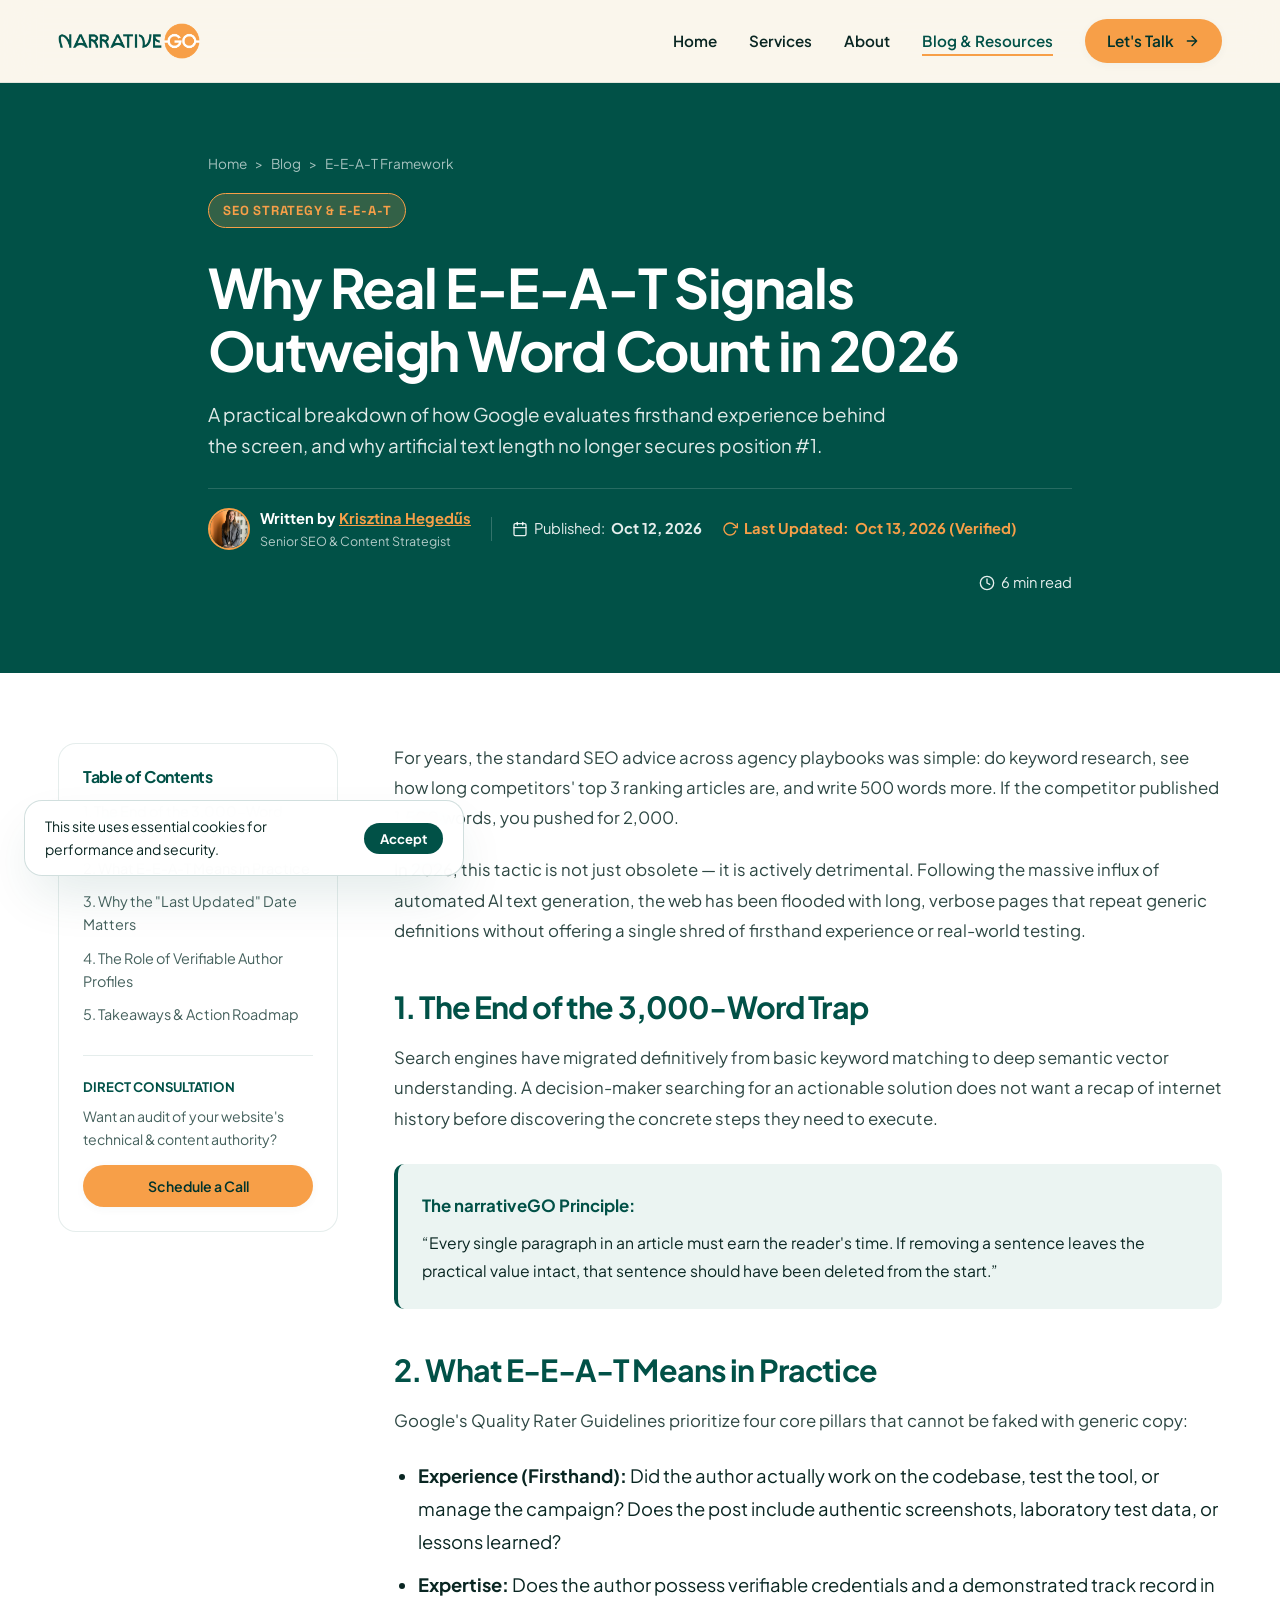
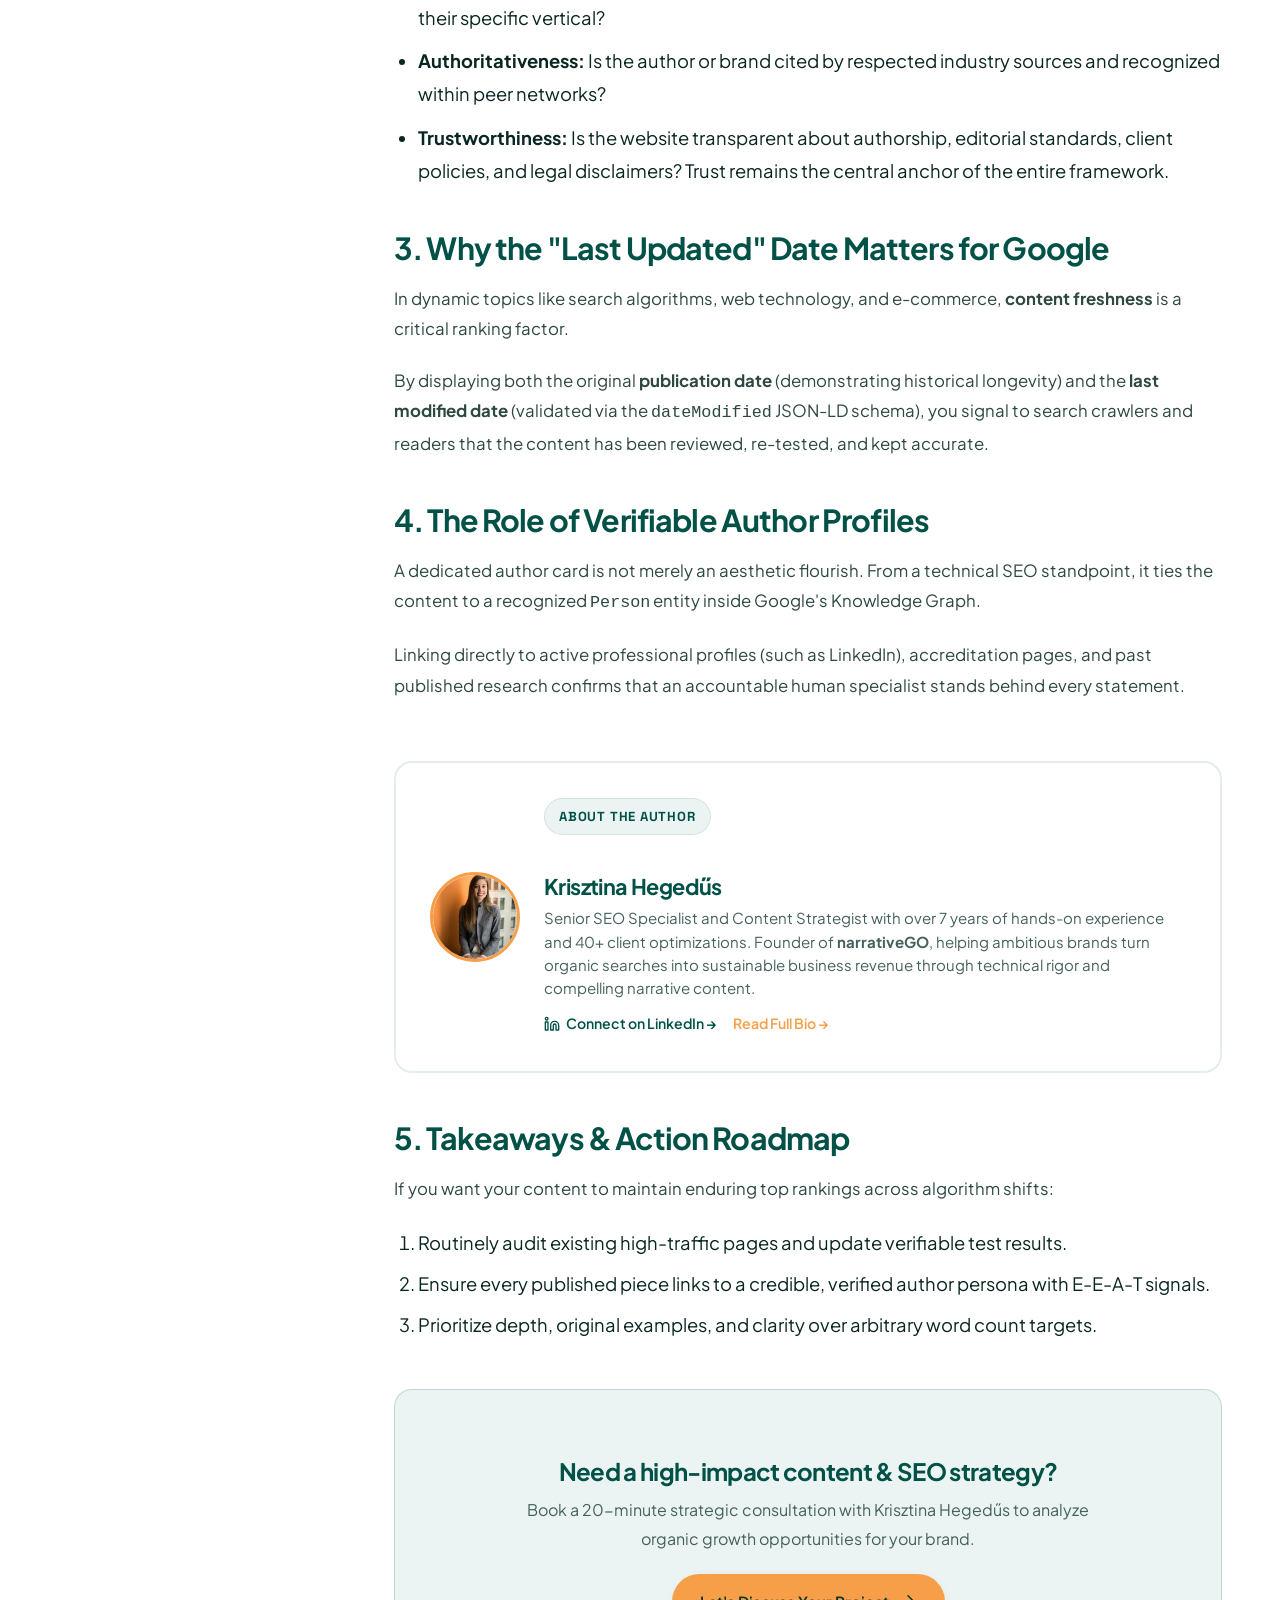
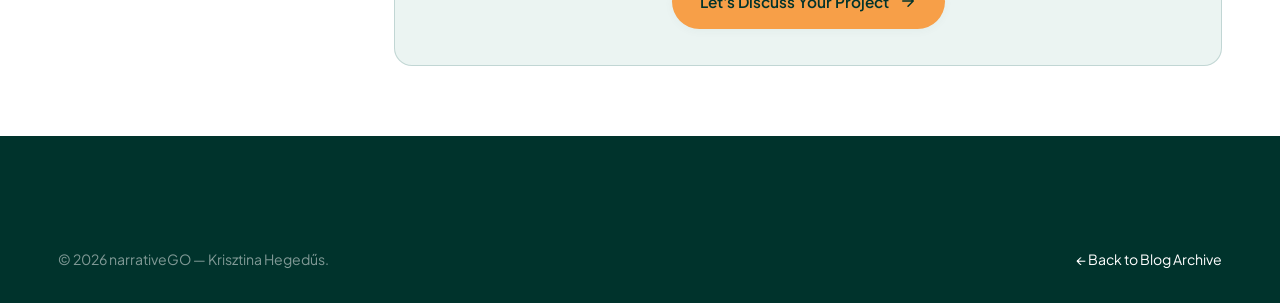
==== commit 225d060c: "Restore 100% authentic original logo from client HTML file and unify Let's Talk nav button with arro" ====
--- a/articol-template.html
+++ b/articol-template.html
@@ -55,7 +55,12 @@
           <li><a href="servicii.html" class="nav-link">Services</a></li>
           <li><a href="despre-mine.html" class="nav-link">About</a></li>
           <li><a href="blog.html" class="nav-link active">Blog &amp; Resources</a></li>
-          <li><a href="index.html#contact" class="btn btn-primary" style="padding: 10px 22px;">Let's Talk</a></li>
+          <li>
+            <a href="index.html#contact" class="btn btn-primary" style="padding: 10px 22px;">
+              <span>Let's Talk</span>
+              <svg class="icon-svg" style="width: 16px; height: 16px;" viewBox="0 0 24 24"><path d="M5 12h14M12 5l7 7-7 7"/></svg>
+            </a>
+          </li>
         </ul>
       </nav>
       <button class="menu-toggle" id="menuToggle" aria-label="Open Navigation Menu" aria-expanded="false">
--- a/assets/css/style.css
+++ b/assets/css/style.css
@@ -319,8 +319,9 @@
 }
 
 .site-logo img {
-  height: 40px;
+  height: 36px;
   width: auto;
+  display: block;
 }
 
 .nav-menu {
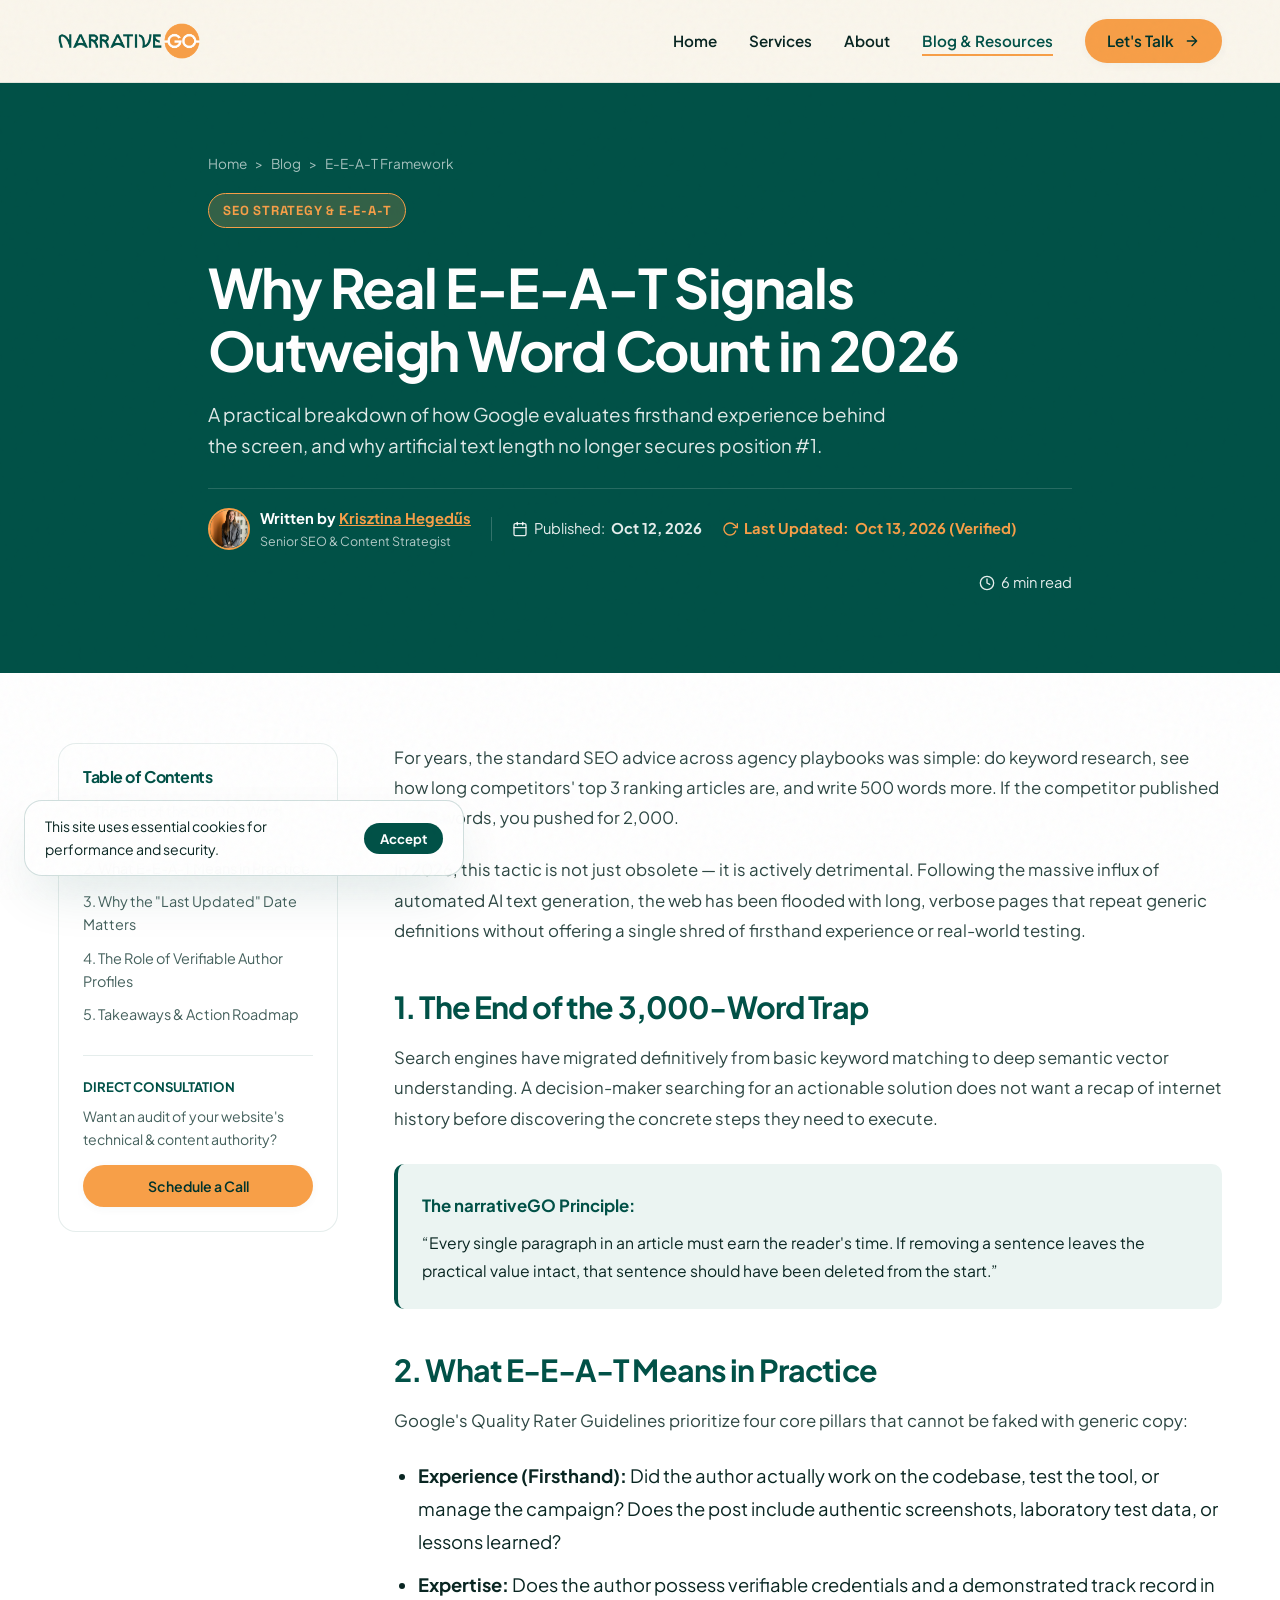
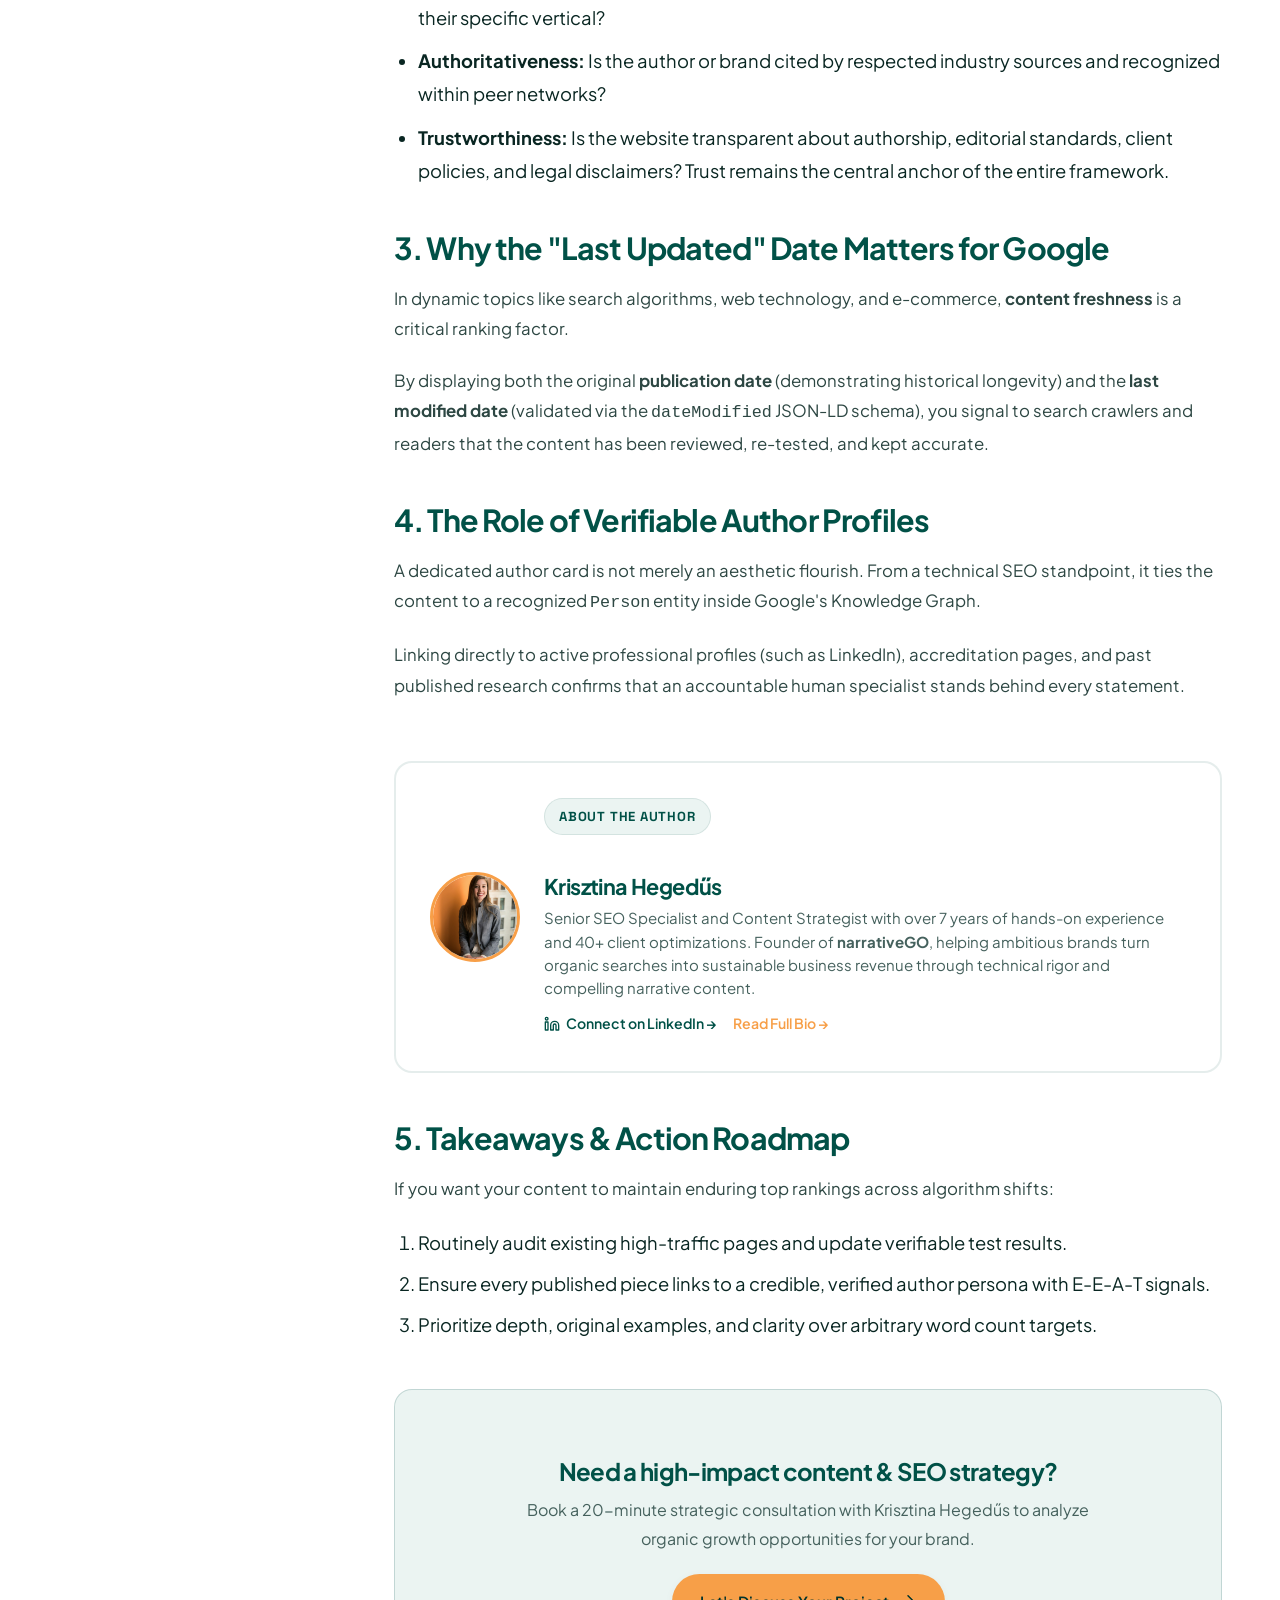
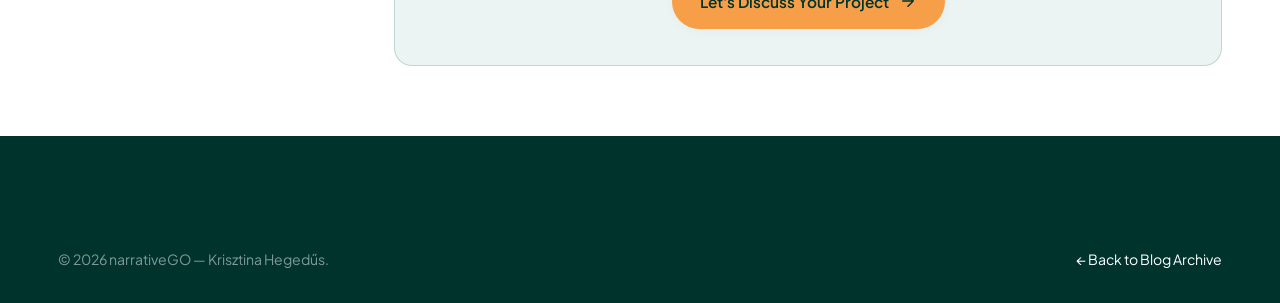
==== commit 43e6e639: "feat(ux): fix milestone font contrast, badge positioning, add scroll-rotating seal and live interact" ====
--- a/articol-template.html
+++ b/articol-template.html
@@ -42,6 +42,8 @@
   </script>
 </head>
 <body>
+  <!-- Top Reading Progress Bar -->
+  <div class="scroll-progress-bar" id="scrollProgressBar" aria-hidden="true"></div>
 
   <!-- HEADER -->
   <header class="site-header" id="top">
--- a/assets/css/style.css
+++ b/assets/css/style.css
@@ -535,20 +535,23 @@
 }
 
 /* ==========================================================================
-   MARQUEE BANNER
+   MARQUEE BANNER — VIBRANT BRAND ACCENT RIBBON
    ========================================================================== */
 .marquee-bar {
-  background: var(--teal-primary);
-  color: var(--text-inverse);
+  background: var(--orange-accent);
+  color: var(--teal-dark);
   padding: 18px 0;
   overflow: hidden;
   position: relative;
+  border-top: 1px solid rgba(7, 67, 59, 0.1);
+  border-bottom: 1px solid rgba(7, 67, 59, 0.1);
 }
 
 .marquee-track {
   display: flex;
   width: max-content;
-  animation: marqueeLoop 28s linear infinite;
+  animation: marqueeLoop 26s linear infinite;
+  will-change: transform;
 }
 
 .marquee-track:hover {
@@ -558,22 +561,25 @@
 .marquee-group {
   display: flex;
   align-items: center;
+  flex-shrink: 0;
 }
 
 .marquee-text {
-  font-family: var(--font-main);
-  font-weight: 600;
-  font-size: 1.15rem;
+  font-family: 'Space Grotesk', system-ui, sans-serif;
+  font-weight: 700;
+  font-size: 1.05rem;
   white-space: nowrap;
-  letter-spacing: -0.01em;
-  padding: 0 24px;
+  letter-spacing: 0.04em;
+  padding: 0 22px;
+  text-transform: uppercase;
 }
 
 .marquee-dot {
-  width: 7px;
-  height: 7px;
+  width: 8px;
+  height: 8px;
   border-radius: 50%;
-  background: var(--orange-accent);
+  background: var(--teal-dark);
+  opacity: 0.7;
 }
 
 @keyframes marqueeLoop {
@@ -748,8 +754,24 @@
 
 .service-featured-badge {
   position: absolute;
-  top: -12px;
-  right: 24px;
+  top: 22px;
+  right: 22px;
+  z-index: 5;
+  background: var(--orange-accent);
+  color: #0E2F28 !important;
+  font-family: var(--font-main);
+  font-weight: 800;
+  font-size: 0.72rem;
+  letter-spacing: 0.06em;
+  text-transform: uppercase;
+  padding: 6px 14px;
+  border-radius: var(--radius-full);
+  box-shadow: 0 4px 14px rgba(247, 159, 72, 0.35);
+  border: 1px solid rgba(255, 255, 255, 0.5);
+  display: inline-flex;
+  align-items: center;
+  gap: 6px;
+  white-space: nowrap;
 }
 
 .service-icon-wrap {
@@ -2060,3 +2082,725 @@
 .cookie-btn-accept:hover {
   background: var(--teal-mid);
 }
+
+/* ==========================================================================
+   EDITORIAL LUXURY CREATIVE SUITE (ANTI-AI AESTHETICS)
+   ========================================================================== */
+
+/* 1. Organic Tactile Paper Grain Overlay */
+body::before {
+  content: '';
+  position: fixed;
+  top: 0;
+  left: 0;
+  width: 100vw;
+  height: 100vh;
+  pointer-events: none;
+  z-index: 9999;
+  opacity: 0.038;
+  mix-blend-mode: multiply;
+  background-image: url("data:image/svg+xml,%3Csvg viewBox='0 0 200 200' xmlns='http://www.w3.org/2000/svg'%3E%3Cfilter id='noiseFilter'%3E%3CfeTurbulence type='fractalNoise' baseFrequency='0.85' numOctaves='3' stitchTiles='stitch'/%3E%3C/filter%3E%3Crect width='100%25' height='100%25' filter='url(%23noiseFilter)'/%3E%3C/svg%3E");
+}
+
+/* 2. Dynamic Spotlight Cursor Glow on Interactive Cards */
+.spotlight-card {
+  position: relative;
+  overflow: hidden;
+  transition: transform 0.35s cubic-bezier(0.16, 1, 0.3, 1), box-shadow 0.35s cubic-bezier(0.16, 1, 0.3, 1), border-color 0.3s ease;
+}
+
+.spotlight-card::before {
+  content: '';
+  position: absolute;
+  inset: 0;
+  border-radius: inherit;
+  background: radial-gradient(
+    500px circle at var(--mouse-x, 50%) var(--mouse-y, 50%),
+    rgba(247, 159, 72, 0.12),
+    transparent 65%
+  );
+  opacity: 0;
+  transition: opacity 0.35s ease;
+  pointer-events: none;
+  z-index: 2;
+}
+
+.spotlight-card:hover::before {
+  opacity: 1;
+}
+
+.spotlight-card:hover {
+  transform: translateY(-4px);
+  box-shadow: 0 16px 36px -10px rgba(1, 81, 71, 0.14);
+  border-color: rgba(247, 159, 72, 0.45);
+}
+
+/* 3. Button Micro-Animations & Magnetic Hover Lift */
+.btn {
+  position: relative;
+  overflow: hidden;
+}
+
+.btn-primary:hover .icon-svg {
+  transform: translateX(5px);
+}
+
+.btn-outline:hover .icon-svg {
+  transform: translateX(4px);
+}
+
+/* 4. Editorial Scroll Reveal Transitions */
+.reveal-on-scroll {
+  opacity: 0;
+  transform: translateY(28px);
+  transition: opacity 0.8s cubic-bezier(0.16, 1, 0.3, 1), transform 0.8s cubic-bezier(0.16, 1, 0.3, 1);
+  will-change: opacity, transform;
+}
+
+.reveal-on-scroll.revealed {
+  opacity: 1;
+  transform: translateY(0);
+}
+
+/* 5. Interactive Content Contrast Split Showcase */
+.contrast-section {
+  padding: 100px 0;
+  background: #FFFFFF;
+  position: relative;
+  border-bottom: 1px solid var(--border-light);
+}
+
+.contrast-toggle-wrap {
+  display: flex;
+  justify-content: center;
+  margin: 36px 0 44px;
+}
+
+.contrast-toggle {
+  display: inline-flex;
+  background: var(--teal-surface);
+  padding: 6px;
+  border-radius: var(--radius-full);
+  border: 1px solid var(--border-medium);
+  gap: 8px;
+}
+
+.contrast-btn {
+  padding: 12px 26px;
+  border-radius: var(--radius-full);
+  border: none;
+  background: transparent;
+  font-family: var(--font-main);
+  font-weight: 700;
+  font-size: 0.95rem;
+  color: var(--text-muted);
+  cursor: pointer;
+  display: flex;
+  align-items: center;
+  gap: 8px;
+  transition: all var(--transition-fast);
+}
+
+.contrast-btn.active {
+  background: var(--teal-primary);
+  color: #FFFFFF;
+  box-shadow: var(--shadow-sm);
+}
+
+.contrast-btn.active.is-ai {
+  background: #C93B2B;
+  color: #FFFFFF;
+}
+
+.contrast-display-grid {
+  display: grid;
+  grid-template-columns: 1.15fr 0.85fr;
+  gap: 36px;
+  align-items: stretch;
+}
+
+.contrast-preview-panel {
+  background: var(--canvas-bg);
+  border-radius: var(--radius-md);
+  border: 1.5px solid var(--border-light);
+  padding: 36px;
+  display: flex;
+  flex-direction: column;
+  justify-content: space-between;
+  position: relative;
+  transition: all 0.35s ease;
+}
+
+.contrast-preview-panel.panel-ai {
+  border-color: rgba(201, 59, 43, 0.35);
+  background: #FFF8F7;
+}
+
+.contrast-preview-panel.panel-human {
+  border-color: rgba(1, 81, 71, 0.35);
+  background: #F4F8F7;
+}
+
+.contrast-badge-status {
+  display: inline-flex;
+  align-items: center;
+  gap: 6px;
+  padding: 6px 14px;
+  border-radius: var(--radius-full);
+  font-size: 0.82rem;
+  font-weight: 700;
+  text-transform: uppercase;
+  letter-spacing: 0.04em;
+  margin-bottom: 20px;
+}
+
+.badge-status-bad {
+  background: rgba(201, 59, 43, 0.12);
+  color: #C93B2B;
+}
+
+.badge-status-good {
+  background: rgba(1, 81, 71, 0.12);
+  color: var(--teal-primary);
+}
+
+.contrast-title {
+  font-family: var(--font-heading);
+  font-size: 1.5rem;
+  color: var(--text-main);
+  line-height: 1.3;
+  margin-bottom: 16px;
+}
+
+.contrast-body {
+  font-size: 1rem;
+  line-height: 1.7;
+  color: var(--text-muted);
+  font-style: italic;
+  padding: 16px 20px;
+  border-left: 3px solid var(--border-medium);
+  background: rgba(255, 255, 255, 0.6);
+  border-radius: 4px;
+  margin-bottom: 24px;
+}
+
+.contrast-meta-box {
+  display: grid;
+  grid-template-columns: repeat(2, 1fr);
+  gap: 16px;
+  margin-top: 10px;
+}
+
+.meta-chip {
+  background: #FFFFFF;
+  padding: 14px 18px;
+  border-radius: var(--radius-sm);
+  border: 1px solid var(--border-light);
+}
+
+.meta-chip-label {
+  font-size: 0.78rem;
+  text-transform: uppercase;
+  color: var(--text-light);
+  font-weight: 600;
+}
+
+.meta-chip-val {
+  font-family: 'Space Grotesk', system-ui, sans-serif;
+  font-size: 1.35rem;
+  font-weight: 700;
+  margin-top: 4px;
+}
+
+.val-bad {
+  color: #C93B2B;
+}
+
+.val-good {
+  color: var(--teal-primary);
+}
+
+.contrast-breakdown-panel {
+  background: #FFFFFF;
+  border-radius: var(--radius-md);
+  border: 1px solid var(--border-light);
+  padding: 36px;
+  display: flex;
+  flex-direction: column;
+  justify-content: space-between;
+}
+
+.breakdown-list {
+  display: flex;
+  flex-direction: column;
+  gap: 18px;
+  margin: 20px 0;
+}
+
+.breakdown-item {
+  display: flex;
+  align-items: flex-start;
+  gap: 12px;
+  font-size: 0.96rem;
+  line-height: 1.5;
+}
+
+/* 6. Interactive Case Study Milestones */
+.milestone-stepper {
+  display: flex;
+  gap: 12px;
+  margin-bottom: 24px;
+  border-bottom: 1px solid rgba(255, 255, 255, 0.18);
+  padding-bottom: 16px;
+  overflow-x: auto;
+}
+
+.milestone-btn {
+  background: rgba(255, 255, 255, 0.12);
+  border: 1px solid rgba(255, 255, 255, 0.35);
+  font-family: var(--font-main);
+  font-size: 0.92rem;
+  font-weight: 700;
+  color: #FFFFFF !important;
+  padding: 10px 22px;
+  border-radius: var(--radius-full);
+  cursor: pointer;
+  white-space: nowrap;
+  transition: all var(--transition-fast);
+}
+
+.milestone-btn:hover {
+  background: rgba(255, 255, 255, 0.22);
+  color: #FFFFFF !important;
+  border-color: rgba(255, 255, 255, 0.7);
+  transform: translateY(-1px);
+}
+
+.milestone-btn.active {
+  background: var(--orange-accent) !important;
+  color: #0E2F28 !important;
+  font-weight: 800;
+  border-color: var(--orange-accent) !important;
+  box-shadow: 0 4px 16px rgba(247, 159, 72, 0.45);
+}
+
+.milestone-panel {
+  display: none;
+  animation: fadeIn 0.35s ease;
+}
+
+.milestone-panel.active {
+  display: block;
+}
+
+@keyframes fadeIn {
+  from { opacity: 0; transform: translateY(6px); }
+  to { opacity: 1; transform: translateY(0); }
+}
+
+@media (max-width: 900px) {
+  .contrast-display-grid {
+    grid-template-columns: 1fr;
+  }
+}
+
+/* ==========================================================================
+   7. SUPER WOW UX: MOTION SUITE, ROTATING SEALS & LIVE SEO TERMINAL
+   ========================================================================== */
+
+/* Top Reading Progress Bar */
+.scroll-progress-bar {
+  position: fixed;
+  top: 0;
+  left: 0;
+  height: 3.5px;
+  width: 0%;
+  background: linear-gradient(90deg, var(--orange-accent) 0%, #FFB066 50%, #48C78E 100%);
+  z-index: 9999;
+  transition: width 0.05s ease-out;
+  box-shadow: 0 0 10px rgba(247, 159, 72, 0.7);
+  pointer-events: none;
+}
+
+/* Rotating Seal Stamp (Hero & Interactive) */
+.scroll-rotate-seal {
+  position: absolute;
+  bottom: -24px;
+  right: -24px;
+  width: 136px;
+  height: 136px;
+  z-index: 20;
+  cursor: pointer;
+  filter: drop-shadow(0 14px 28px rgba(0, 0, 0, 0.35));
+  transition: transform 0.15s cubic-bezier(0.1, 1, 0.1, 1);
+  user-select: none;
+}
+
+.scroll-rotate-seal:hover {
+  filter: drop-shadow(0 18px 36px rgba(247, 159, 72, 0.45));
+}
+
+.rotating-seal-svg {
+  width: 100%;
+  height: 100%;
+  transform-origin: center;
+  animation: sealGentleSpin 26s linear infinite;
+}
+
+@keyframes sealGentleSpin {
+  from { transform: rotate(0deg); }
+  to { transform: rotate(360deg); }
+}
+
+/* Scroll Rotating Geometric Badges */
+.scroll-spin-cw {
+  display: inline-block;
+  transform-origin: center;
+  transition: transform 0.1s ease-out;
+}
+
+.scroll-spin-ccw {
+  display: inline-block;
+  transform-origin: center;
+  transition: transform 0.1s ease-out;
+}
+
+/* 3D Perspective Tilt on Interactive Cards */
+.service-card,
+.spotlight-card,
+.metric-card,
+.quote-box,
+.contrast-card {
+  transform-style: preserve-3d;
+  will-change: transform;
+}
+
+/* LIVE SEO PERFORMANCE & GROWTH TERMINAL */
+.seo-live-terminal {
+  background: #081B17;
+  border: 1px solid rgba(255, 255, 255, 0.16);
+  border-radius: var(--radius-lg);
+  padding: 0;
+  overflow: hidden;
+  box-shadow: 0 24px 50px rgba(0, 0, 0, 0.45), 0 0 0 1px rgba(247, 159, 72, 0.15);
+  display: flex;
+  flex-direction: column;
+}
+
+.terminal-header {
+  background: rgba(255, 255, 255, 0.04);
+  border-bottom: 1px solid rgba(255, 255, 255, 0.1);
+  padding: 14px 20px;
+  display: flex;
+  align-items: center;
+  justify-content: space-between;
+  gap: 12px;
+}
+
+.terminal-dots {
+  display: flex;
+  align-items: center;
+  gap: 7px;
+}
+
+.terminal-dots .dot {
+  width: 10px;
+  height: 10px;
+  border-radius: 50%;
+  display: inline-block;
+}
+
+.dot-red { background: #FF5F56; }
+.dot-yellow { background: #FFBD2E; }
+.dot-green { background: #27C93F; }
+
+.terminal-title {
+  display: flex;
+  align-items: center;
+  gap: 8px;
+  font-family: var(--font-mono);
+  font-size: 0.78rem;
+  letter-spacing: 0.05em;
+  color: rgba(255, 255, 255, 0.85);
+  font-weight: 600;
+}
+
+.pulse-indicator {
+  width: 8px;
+  height: 8px;
+  border-radius: 50%;
+  background: #27C93F;
+  box-shadow: 0 0 8px #27C93F;
+  animation: pulseGreen 1.8s infinite;
+}
+
+@keyframes pulseGreen {
+  0% { transform: scale(1); opacity: 1; }
+  50% { transform: scale(1.4); opacity: 0.4; }
+  100% { transform: scale(1); opacity: 1; }
+}
+
+.terminal-tag {
+  font-family: var(--font-mono);
+  font-size: 0.68rem;
+  font-weight: 700;
+  color: var(--orange-accent);
+  background: rgba(247, 159, 72, 0.15);
+  border: 1px solid rgba(247, 159, 72, 0.3);
+  padding: 3px 8px;
+  border-radius: var(--radius-sm);
+  text-transform: uppercase;
+}
+
+.terminal-chart-area {
+  padding: 24px 24px 16px;
+  background: radial-gradient(circle at 80% 20%, rgba(247, 159, 72, 0.08) 0%, transparent 60%);
+}
+
+.chart-meta {
+  display: flex;
+  justify-content: space-between;
+  align-items: flex-start;
+  margin-bottom: 16px;
+  flex-wrap: wrap;
+  gap: 12px;
+}
+
+.chart-metric-title {
+  font-size: 0.82rem;
+  color: rgba(255, 255, 255, 0.7);
+  text-transform: uppercase;
+  letter-spacing: 0.05em;
+  font-family: var(--font-mono);
+}
+
+.chart-metric-val {
+  font-family: var(--font-mono);
+  font-size: 1.85rem;
+  font-weight: 800;
+  color: #FFFFFF;
+  display: flex;
+  align-items: center;
+  gap: 10px;
+  margin-top: 4px;
+}
+
+.chart-badge-up {
+  font-size: 0.82rem;
+  font-weight: 800;
+  color: #27C93F;
+  background: rgba(39, 201, 63, 0.15);
+  border: 1px solid rgba(39, 201, 63, 0.3);
+  padding: 3px 8px;
+  border-radius: var(--radius-full);
+}
+
+.chart-timeline-pill {
+  font-size: 0.78rem;
+  color: rgba(255, 255, 255, 0.75);
+  background: rgba(255, 255, 255, 0.08);
+  border: 1px solid rgba(255, 255, 255, 0.14);
+  padding: 5px 12px;
+  border-radius: var(--radius-full);
+}
+
+.svg-chart-container {
+  width: 100%;
+  position: relative;
+}
+
+.live-growth-svg {
+  width: 100%;
+  height: auto;
+  overflow: visible;
+  display: block;
+}
+
+.chart-line-path {
+  filter: drop-shadow(0 4px 12px rgba(247, 159, 72, 0.6));
+}
+
+.chart-node {
+  cursor: pointer;
+  transition: transform 0.2s cubic-bezier(0.16, 1, 0.3, 1);
+}
+
+.chart-node:hover {
+  transform: scale(1.4);
+}
+
+.pulse-node .pulse-ring {
+  animation: pulseNodeRing 2s infinite ease-out;
+  transform-origin: 430px 22px;
+}
+
+@keyframes pulseNodeRing {
+  0% { transform: scale(1); opacity: 0.8; }
+  100% { transform: scale(2.4); opacity: 0; }
+}
+
+.chart-axis-labels {
+  display: flex;
+  justify-content: space-between;
+  margin-top: 10px;
+  font-family: var(--font-mono);
+  font-size: 0.72rem;
+  color: rgba(255, 255, 255, 0.6);
+}
+
+/* Keywords Bar */
+.terminal-keywords-bar {
+  display: grid;
+  grid-template-columns: repeat(3, 1fr);
+  gap: 10px;
+  padding: 16px 20px;
+  background: rgba(0, 0, 0, 0.25);
+  border-top: 1px solid rgba(255, 255, 255, 0.08);
+  border-bottom: 1px solid rgba(255, 255, 255, 0.08);
+}
+
+.keyword-item-chip {
+  background: rgba(255, 255, 255, 0.05);
+  border: 1px solid rgba(255, 255, 255, 0.1);
+  padding: 10px 12px;
+  border-radius: var(--radius-sm);
+  display: flex;
+  flex-direction: column;
+  gap: 4px;
+  transition: all var(--transition-fast);
+}
+
+.keyword-item-chip:hover {
+  background: rgba(255, 255, 255, 0.1);
+  border-color: var(--orange-accent);
+  transform: translateY(-2px);
+}
+
+.keyword-term {
+  font-size: 0.78rem;
+  color: rgba(255, 255, 255, 0.85);
+  white-space: nowrap;
+  overflow: hidden;
+  text-overflow: ellipsis;
+  font-weight: 500;
+}
+
+.keyword-rank-pill {
+  font-family: var(--font-mono);
+  font-size: 0.84rem;
+  font-weight: 800;
+  color: #27C93F;
+  display: flex;
+  align-items: center;
+  gap: 5px;
+}
+
+.keyword-rank-pill .arrow-up {
+  font-size: 0.7rem;
+}
+
+.keyword-rank-pill .rank-delta {
+  font-size: 0.72rem;
+  color: rgba(255, 255, 255, 0.6);
+  font-weight: 600;
+}
+
+/* Real-Time Speed & UX Mini-Gauge */
+.terminal-footer-metrics {
+  padding: 16px 20px;
+  background: rgba(255, 255, 255, 0.03);
+  display: grid;
+  grid-template-columns: 1.4fr 1fr 1fr 1fr;
+  align-items: center;
+  gap: 14px;
+}
+
+.footer-metric-pill {
+  display: flex;
+  align-items: center;
+  gap: 12px;
+}
+
+.radial-ring-wrap {
+  position: relative;
+  width: 40px;
+  height: 40px;
+  flex-shrink: 0;
+}
+
+.circular-chart-green {
+  width: 100%;
+  height: 100%;
+  transform: rotate(-90deg);
+}
+
+.circle-bg {
+  fill: none;
+  stroke: rgba(255, 255, 255, 0.12);
+  stroke-width: 3.8;
+}
+
+.circle-fill {
+  fill: none;
+  stroke: #27C93F;
+  stroke-width: 3.8;
+  stroke-linecap: round;
+  transition: stroke-dasharray 1.8s ease;
+}
+
+.ring-label {
+  position: absolute;
+  top: 50%;
+  left: 50%;
+  transform: translate(-50%, -50%);
+  font-family: var(--font-mono);
+  font-size: 0.75rem;
+  font-weight: 800;
+  color: #FFFFFF;
+}
+
+.ring-desc-title {
+  font-size: 0.76rem;
+  font-weight: 700;
+  color: #FFFFFF;
+}
+
+.ring-desc-val {
+  font-size: 0.7rem;
+  color: #27C93F;
+  font-weight: 600;
+}
+
+.footer-metric-stat {
+  display: flex;
+  flex-direction: column;
+}
+
+.stat-num {
+  font-family: var(--font-mono);
+  font-weight: 800;
+  font-size: 1.05rem;
+  color: #FFFFFF;
+}
+
+.stat-name {
+  font-size: 0.7rem;
+  color: rgba(255, 255, 255, 0.65);
+  margin-top: 2px;
+}
+
+@media (max-width: 900px) {
+  .scroll-rotate-seal {
+    width: 100px;
+    height: 100px;
+    bottom: -16px;
+    right: -16px;
+  }
+  .terminal-keywords-bar {
+    grid-template-columns: 1fr;
+  }
+  .terminal-footer-metrics {
+    grid-template-columns: 1fr 1fr;
+    gap: 12px;
+  }
+}
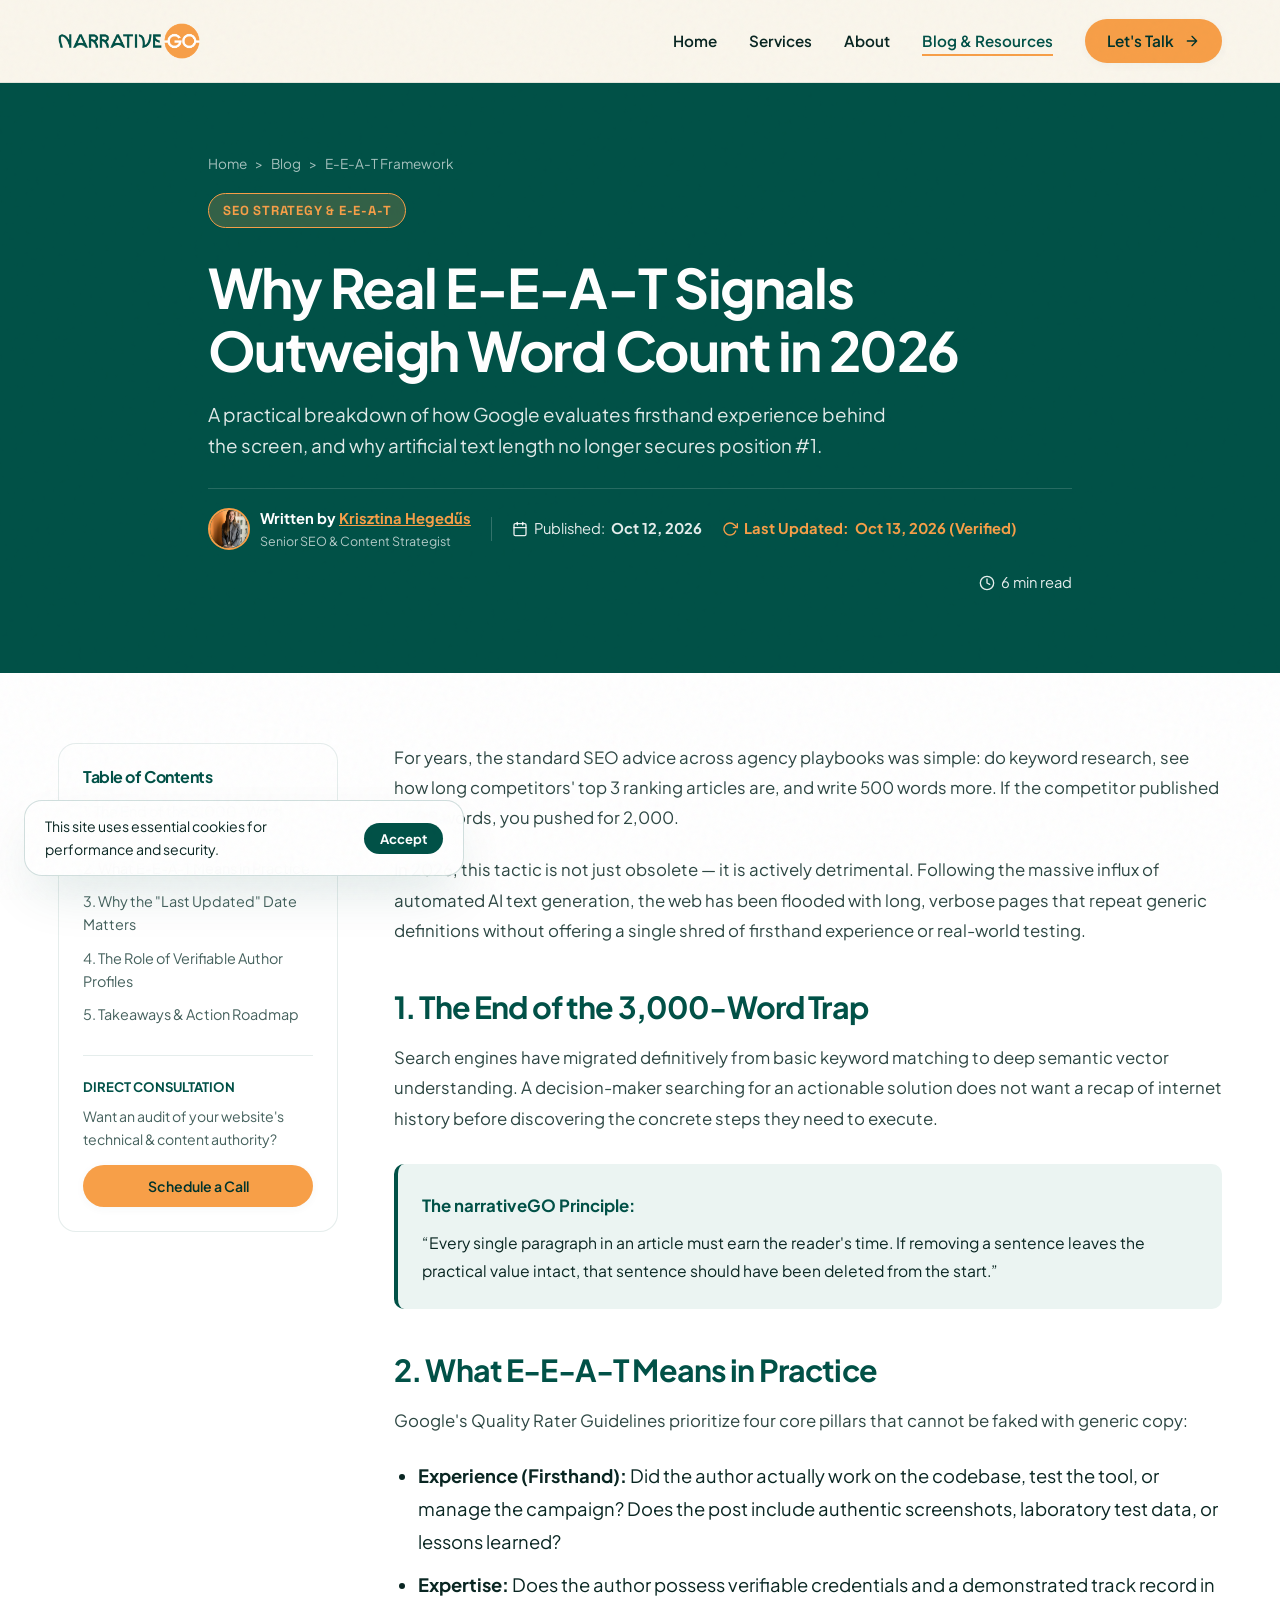
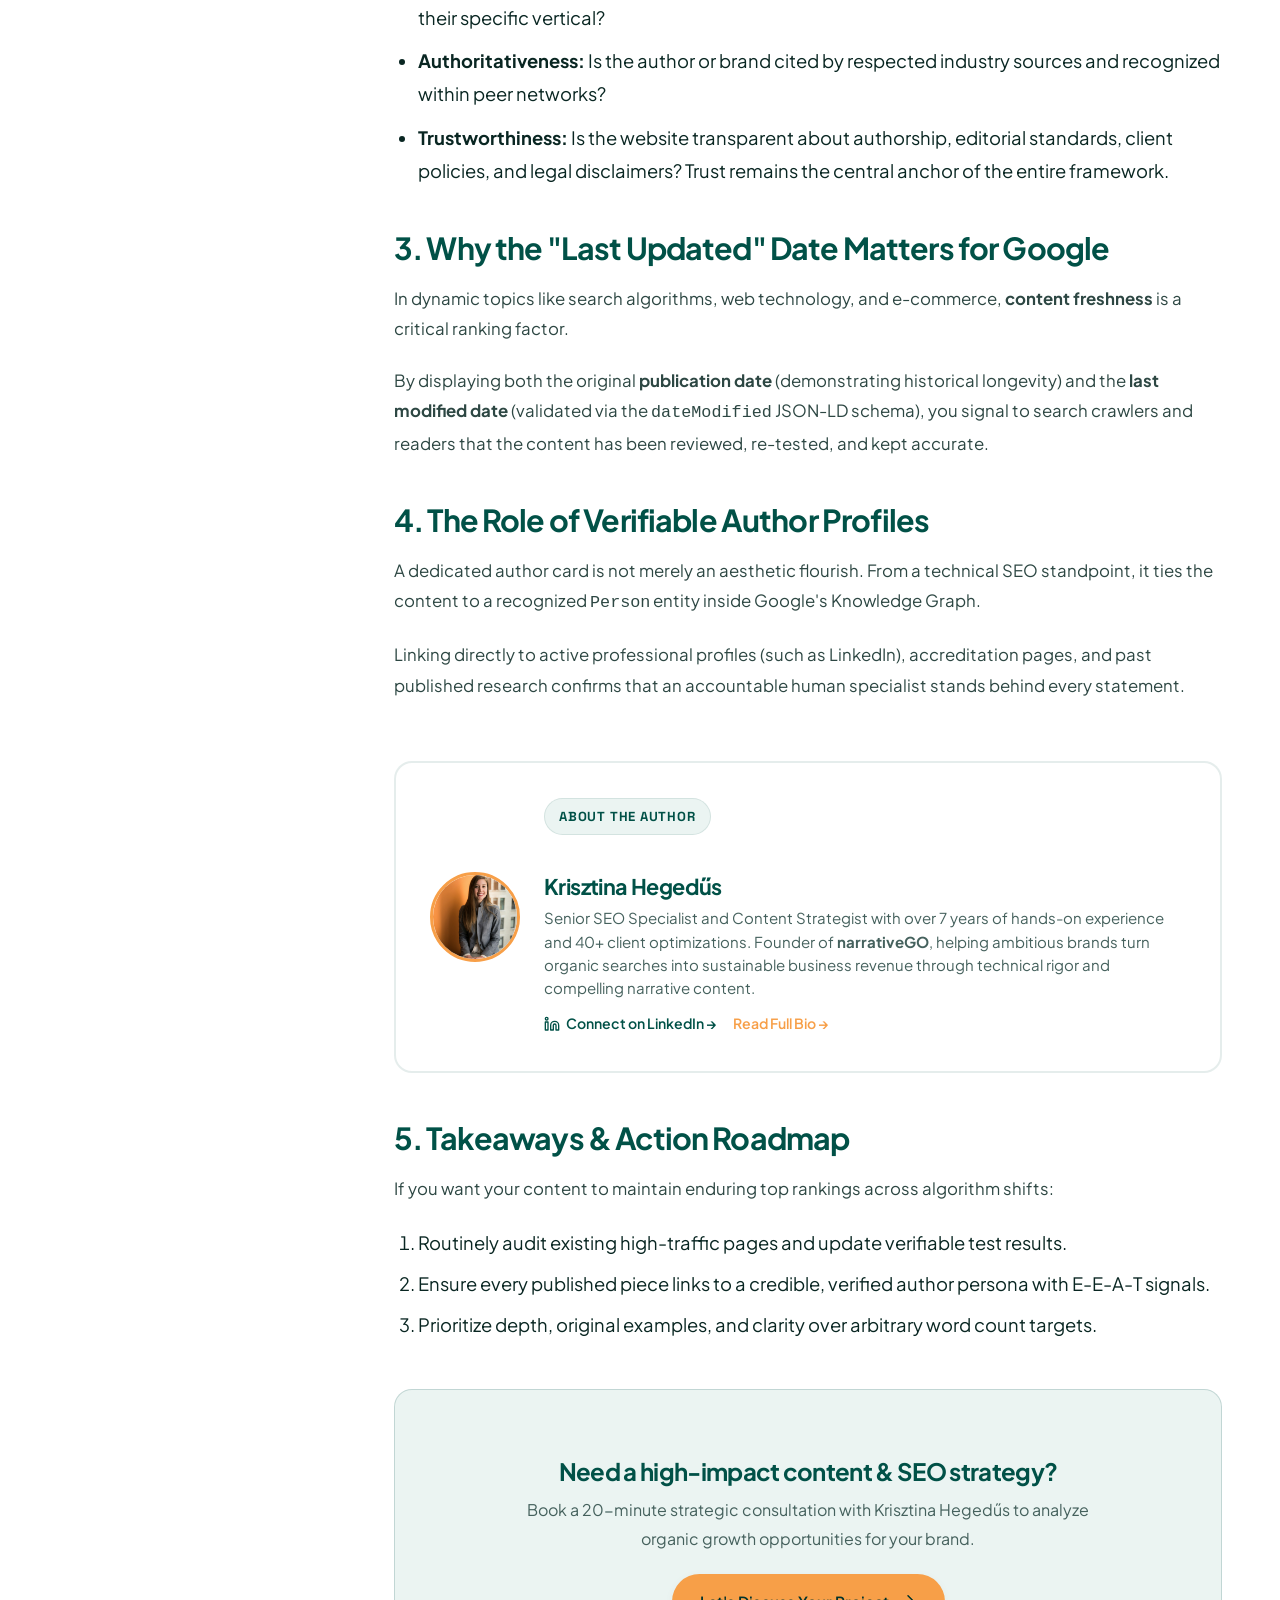
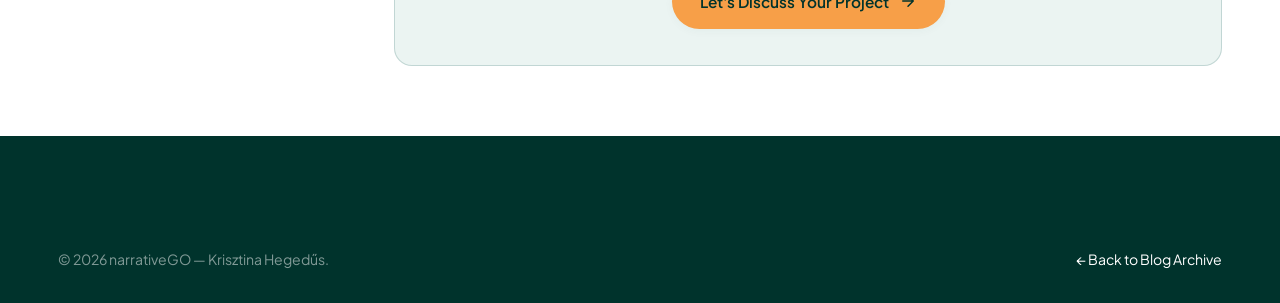
==== commit b4882c79: "fix(cache): add v=2.1 cache buster to style.css across all pages for instant mobile browser refresh" ====
--- a/articol-template.html
+++ b/articol-template.html
@@ -7,7 +7,7 @@
   <meta name="description" content="Reusable article template: A practical framework for Google E-E-A-T signals, continuous content freshness, and establishing verifiable domain authority.">
   <link rel="canonical" href="https://narrativego.com/articol-template.html">
   <link rel="icon" type="image/svg+xml" href="assets/img/favicon.svg">
-  <link rel="stylesheet" href="assets/css/style.css">
+  <link rel="stylesheet" href="assets/css/style.css?v=2.1">
 
   <!-- Schema.org BlogPosting with datePublished, dateModified and Author Person -->
   <script type="application/ld+json">
--- a/assets/css/style.css
+++ b/assets/css/style.css
@@ -65,6 +65,9 @@
 html {
   scroll-behavior: smooth;
   font-size: 16px;
+  overflow-x: hidden;
+  width: 100%;
+  max-width: 100vw;
 }
 
 body {
@@ -75,20 +78,25 @@
   -webkit-font-smoothing: antialiased;
   -moz-osx-font-smoothing: grayscale;
   overflow-x: hidden;
+  width: 100%;
+  max-width: 100vw;
   position: relative;
 }
 
-/* Subtle ambient background glow */
-body::before {
+/* Subtle ambient background glow (applied via html::before so body::before can host paper grain) */
+html::before {
   content: '';
   position: absolute;
   top: 0;
-  left: 20%;
-  width: 60vw;
+  left: 0;
+  right: 0;
+  width: 100%;
+  max-width: 100vw;
   height: 600px;
-  background: radial-gradient(circle, rgba(247, 159, 72, 0.05) 0%, rgba(1, 81, 71, 0.04) 50%, transparent 75%);
+  background: radial-gradient(circle at 50% 0%, rgba(247, 159, 72, 0.05) 0%, rgba(1, 81, 71, 0.04) 50%, transparent 75%);
   pointer-events: none;
   z-index: 0;
+  overflow: hidden;
 }
 
 ::selection {
@@ -543,6 +551,9 @@
   padding: 18px 0;
   overflow: hidden;
   position: relative;
+  width: 100%;
+  max-width: 100vw;
+  box-sizing: border-box;
   border-top: 1px solid rgba(7, 67, 59, 0.1);
   border-bottom: 1px solid rgba(7, 67, 59, 0.1);
 }
@@ -726,6 +737,11 @@
   display: grid;
   grid-template-columns: repeat(3, 1fr);
   gap: 28px;
+}
+
+.services-grid-2col {
+  grid-template-columns: repeat(2, 1fr);
+  gap: 32px;
 }
 
 .service-card {
@@ -1719,6 +1735,387 @@
   grid-template-columns: 1fr 1fr;
   gap: 16px;
 }
+
+
+/* ==========================================================================
+   DISCREET GDPR COOKIE PILL (NON-INTRUSIVE)
+   ========================================================================== */
+.cookie-pill {
+  position: fixed;
+  bottom: 24px;
+  left: 24px;
+  background: rgba(255, 255, 255, 0.95);
+  backdrop-filter: blur(12px);
+  border: 1px solid var(--border-medium);
+  box-shadow: var(--shadow-lg);
+  border-radius: var(--radius-md);
+  padding: 14px 20px;
+  display: flex;
+  align-items: center;
+  gap: 16px;
+  z-index: 999;
+  font-size: 0.88rem;
+  color: var(--text-main);
+  max-width: 440px;
+  transform: translateY(120%);
+  transition: transform 0.4s cubic-bezier(0.16, 1, 0.3, 1);
+}
+
+.cookie-pill.show {
+  transform: translateY(0);
+}
+
+.cookie-btn-accept {
+  background: var(--teal-primary);
+  color: #FFFFFF;
+  padding: 7px 16px;
+  border-radius: var(--radius-full);
+  font-size: 0.82rem;
+  font-weight: 700;
+  cursor: pointer;
+  white-space: nowrap;
+  transition: background var(--transition-fast);
+}
+
+.cookie-btn-accept:hover {
+  background: var(--teal-mid);
+}
+
+/* ==========================================================================
+   EDITORIAL LUXURY CREATIVE SUITE (ANTI-AI AESTHETICS)
+   ========================================================================== */
+
+/* 1. Organic Tactile Paper Grain Overlay */
+body::before {
+  content: '';
+  position: fixed;
+  inset: 0;
+  width: 100%;
+  height: 100%;
+  pointer-events: none;
+  z-index: 9999;
+  opacity: 0.038;
+  mix-blend-mode: multiply;
+  background-image: url("data:image/svg+xml,%3Csvg viewBox='0 0 200 200' xmlns='http://www.w3.org/2000/svg'%3E%3Cfilter id='noiseFilter'%3E%3CfeTurbulence type='fractalNoise' baseFrequency='0.85' numOctaves='3' stitchTiles='stitch'/%3E%3C/filter%3E%3Crect width='100%25' height='100%25' filter='url(%23noiseFilter)'/%3E%3C/svg%3E");
+}
+
+/* 2. Dynamic Spotlight Cursor Glow on Interactive Cards */
+.spotlight-card {
+  position: relative;
+  overflow: hidden;
+  transition: transform 0.35s cubic-bezier(0.16, 1, 0.3, 1), box-shadow 0.35s cubic-bezier(0.16, 1, 0.3, 1), border-color 0.3s ease;
+}
+
+.spotlight-card::before {
+  content: '';
+  position: absolute;
+  inset: 0;
+  border-radius: inherit;
+  background: radial-gradient(
+    500px circle at var(--mouse-x, 50%) var(--mouse-y, 50%),
+    rgba(247, 159, 72, 0.12),
+    transparent 65%
+  );
+  opacity: 0;
+  transition: opacity 0.35s ease;
+  pointer-events: none;
+  z-index: 2;
+}
+
+.spotlight-card:hover::before {
+  opacity: 1;
+}
+
+.spotlight-card:hover {
+  transform: translateY(-4px);
+  box-shadow: 0 16px 36px -10px rgba(1, 81, 71, 0.14);
+  border-color: rgba(247, 159, 72, 0.45);
+}
+
+/* 3. Button Micro-Animations & Magnetic Hover Lift */
+.btn {
+  position: relative;
+  overflow: hidden;
+}
+
+.btn-primary:hover .icon-svg {
+  transform: translateX(5px);
+}
+
+.btn-outline:hover .icon-svg {
+  transform: translateX(4px);
+}
+
+/* 4. Editorial Scroll Reveal Transitions */
+.reveal-on-scroll {
+  opacity: 0;
+  transform: translateY(28px);
+  transition: opacity 0.8s cubic-bezier(0.16, 1, 0.3, 1), transform 0.8s cubic-bezier(0.16, 1, 0.3, 1);
+  will-change: opacity, transform;
+}
+
+.reveal-on-scroll.revealed {
+  opacity: 1;
+  transform: translateY(0);
+}
+
+/* 5. Interactive Content Contrast Split Showcase */
+.contrast-section {
+  padding: 100px 0;
+  background: #FFFFFF;
+  position: relative;
+  border-bottom: 1px solid var(--border-light);
+}
+
+.contrast-toggle-wrap {
+  display: flex;
+  justify-content: center;
+  margin: 36px 0 44px;
+}
+
+.contrast-toggle {
+  display: inline-flex;
+  background: var(--teal-surface);
+  padding: 6px;
+  border-radius: var(--radius-full);
+  border: 1px solid var(--border-medium);
+  gap: 8px;
+}
+
+.contrast-btn {
+  padding: 12px 26px;
+  border-radius: var(--radius-full);
+  border: none;
+  background: transparent;
+  font-family: var(--font-main);
+  font-weight: 700;
+  font-size: 0.95rem;
+  color: var(--text-muted);
+  cursor: pointer;
+  display: flex;
+  align-items: center;
+  gap: 8px;
+  transition: all var(--transition-fast);
+}
+
+.contrast-btn.active {
+  background: var(--teal-primary);
+  color: #FFFFFF;
+  box-shadow: var(--shadow-sm);
+}
+
+.contrast-btn.active.is-ai {
+  background: #C93B2B;
+  color: #FFFFFF;
+}
+
+.contrast-display-grid {
+  display: grid;
+  grid-template-columns: 1.15fr 0.85fr;
+  gap: 36px;
+  align-items: stretch;
+}
+
+.contrast-preview-panel {
+  background: var(--canvas-bg);
+  border-radius: var(--radius-md);
+  border: 1.5px solid var(--border-light);
+  padding: 36px;
+  display: flex;
+  flex-direction: column;
+  justify-content: space-between;
+  position: relative;
+  transition: all 0.35s ease;
+}
+
+.contrast-preview-panel.panel-ai {
+  border-color: rgba(201, 59, 43, 0.35);
+  background: #FFF8F7;
+}
+
+.contrast-preview-panel.panel-human {
+  border-color: rgba(1, 81, 71, 0.35);
+  background: #F4F8F7;
+}
+
+.contrast-badge-status {
+  display: inline-flex;
+  align-items: center;
+  gap: 6px;
+  padding: 6px 14px;
+  border-radius: var(--radius-full);
+  font-size: 0.82rem;
+  font-weight: 700;
+  text-transform: uppercase;
+  letter-spacing: 0.04em;
+  margin-bottom: 20px;
+}
+
+.badge-status-bad {
+  background: rgba(201, 59, 43, 0.12);
+  color: #C93B2B;
+}
+
+.badge-status-good {
+  background: rgba(1, 81, 71, 0.12);
+  color: var(--teal-primary);
+}
+
+.contrast-title {
+  font-family: var(--font-heading);
+  font-size: 1.5rem;
+  color: var(--text-main);
+  line-height: 1.3;
+  margin-bottom: 16px;
+}
+
+.contrast-body {
+  font-size: 1rem;
+  line-height: 1.7;
+  color: var(--text-muted);
+  font-style: italic;
+  padding: 16px 20px;
+  border-left: 3px solid var(--border-medium);
+  background: rgba(255, 255, 255, 0.6);
+  border-radius: 4px;
+  margin-bottom: 24px;
+}
+
+.contrast-meta-box {
+  display: grid;
+  grid-template-columns: repeat(2, 1fr);
+  gap: 16px;
+  margin-top: 10px;
+}
+
+.meta-chip {
+  background: #FFFFFF;
+  padding: 14px 18px;
+  border-radius: var(--radius-sm);
+  border: 1px solid var(--border-light);
+}
+
+.meta-chip-label {
+  font-size: 0.78rem;
+  text-transform: uppercase;
+  color: var(--text-light);
+  font-weight: 600;
+}
+
+.meta-chip-val {
+  font-family: 'Space Grotesk', system-ui, sans-serif;
+  font-size: 1.35rem;
+  font-weight: 700;
+  margin-top: 4px;
+}
+
+.val-bad {
+  color: #C93B2B;
+}
+
+.val-good {
+  color: var(--teal-primary);
+}
+
+.contrast-breakdown-panel {
+  background: #FFFFFF;
+  border-radius: var(--radius-md);
+  border: 1px solid var(--border-light);
+  padding: 36px;
+  display: flex;
+  flex-direction: column;
+  justify-content: space-between;
+}
+
+.breakdown-list {
+  display: flex;
+  flex-direction: column;
+  gap: 18px;
+  margin: 20px 0;
+}
+
+.breakdown-item {
+  display: flex;
+  align-items: flex-start;
+  gap: 12px;
+  font-size: 0.96rem;
+  line-height: 1.5;
+}
+
+/* 6. Interactive Case Study Milestones */
+.milestone-stepper {
+  display: flex;
+  gap: 12px;
+  margin-bottom: 24px;
+  border-bottom: 1px solid rgba(255, 255, 255, 0.18);
+  padding-bottom: 16px;
+  overflow-x: auto;
+}
+
+.milestone-btn {
+  background: rgba(255, 255, 255, 0.12);
+  border: 1px solid rgba(255, 255, 255, 0.35);
+  font-family: var(--font-main);
+  font-size: 0.92rem;
+  font-weight: 700;
+  color: #FFFFFF !important;
+  padding: 10px 22px;
+  border-radius: var(--radius-full);
+  cursor: pointer;
+  white-space: nowrap;
+  transition: all var(--transition-fast);
+}
+
+.milestone-btn:hover {
+  background: rgba(255, 255, 255, 0.22);
+  color: #FFFFFF !important;
+  border-color: rgba(255, 255, 255, 0.7);
+  transform: translateY(-1px);
+}
+
+.milestone-btn.active {
+  background: var(--orange-accent) !important;
+  color: #0E2F28 !important;
+  font-weight: 800;
+  border-color: var(--orange-accent) !important;
+  box-shadow: 0 4px 16px rgba(247, 159, 72, 0.45);
+}
+
+.milestone-panel {
+  display: none;
+  animation: fadeIn 0.35s ease;
+}
+
+.milestone-panel.active {
+  display: block;
+}
+
+@keyframes fadeIn {
+  from { opacity: 0; transform: translateY(6px); }
+  to { opacity: 1; transform: translateY(0); }
+}
+
+
+
+/* ==========================================================================
+   7. SUPER WOW UX: MOTION SUITE, ROTATING SEALS & LIVE SEO TERMINAL
+   ========================================================================== */
+
+/* Top Reading Progress Bar (Subtle & Lightweight) */
+.scroll-progress-bar {
+  position: fixed;
+  top: 0;
+  left: 0;
+  height: 3px;
+  width: 0%;
+  background: linear-gradient(90deg, var(--orange-accent) 0%, #FFB066 50%, var(--teal-primary) 100%);
+  z-index: 9999;
+  transition: width 0.05s ease-out;
+  pointer-events: none;
+}
+
+
+
 
 /* ==========================================================================
    RESPONSIVE DESIGN SYSTEM (MOBILE & TABLET OPTIMIZED)
@@ -1835,972 +2232,1005 @@
   }
 }
 
+/* Blog Section Header (moved from inline) */
+.blog-section-header {
+  display: flex;
+  justify-content: space-between;
+  align-items: flex-end;
+  flex-wrap: wrap;
+  gap: 20px;
+}
+
+/* Case Study Title */
+.case-study-title {
+  font-size: 1.8rem;
+}
+
 /* --- MOBILE LANDSCAPE & LARGE PHONES (768px) --- */
 @media (max-width: 768px) {
   .container {
-    padding: 0 20px;
+    padding: 0 18px;
   }
   section {
-    padding: 64px 0;
-  }
+    padding: 56px 0;
+  }
+
+  /* --- Global Typography Scaling --- */
+  .section-title {
+    font-size: 1.65rem !important;
+    line-height: 1.2 !important;
+  }
+  .section-subtitle {
+    font-size: 0.95rem !important;
+    line-height: 1.5 !important;
+    margin-top: 10px !important;
+  }
+  .section-header {
+    margin-bottom: 36px !important;
+  }
+  
+  /* Blog Section Header stacks on mobile */
+  .blog-section-header {
+    flex-direction: column !important;
+    align-items: flex-start !important;
+    gap: 14px !important;
+  }
+  
+  /* Case Study Title scales on mobile */
+  .case-study-title {
+    font-size: 1.2rem !important;
+    line-height: 1.25 !important;
+  }
+  
+  /* Override remaining inline font-sizes on mobile */
+  .case-study-showcase p[style],
+  .results-section p[style] {
+    font-size: 0.88rem !important;
+    line-height: 1.5 !important;
+  }
+  .contact-direct-channels h3[style],
+  .contact-form-box h3[style] {
+    font-size: 1.1rem !important;
+  }
+  .contact-card-channel div[style] {
+    font-size: 0.85rem !important;
+  }
+
+  /* --- Hero Section --- */
   .hero-section {
-    padding: 44px 0 54px;
+    padding: 40px 0 48px;
+  }
+  .hero-title {
+    font-size: 2rem !important;
+    line-height: 1.15 !important;
+    margin: 14px 0 18px !important;
   }
   .hero-desc {
-    font-size: 1.05rem;
-    margin-bottom: 26px;
+    font-size: 0.98rem;
+    line-height: 1.55;
+    margin-bottom: 22px;
+  }
+  .badge {
+    font-size: 0.72rem;
+    padding: 5px 10px;
+    gap: 5px;
   }
   .hero-actions {
     flex-direction: column;
     align-items: stretch;
-    gap: 12px;
-    margin-bottom: 32px;
+    gap: 10px;
+    margin-bottom: 28px;
   }
   .hero-actions .btn {
     width: 100%;
     justify-content: center;
+    padding: 13px 20px;
+    font-size: 0.92rem;
   }
   .portrait-frame img {
-    height: 380px;
-  }
-  /* Floating Pills stay inside the image container on mobile — no horizontal overflow */
+    height: 340px;
+  }
+  /* Badges move cleanly below portrait on mobile */
+  .hero-visual-wrapper {
+    display: flex;
+    flex-direction: column;
+    gap: 10px;
+    max-width: 100%;
+  }
   .floating-pill {
-    position: absolute;
+    position: static;
+    width: 100%;
+    max-width: 100%;
+    transform: none !important;
+    animation: none;
+    box-shadow: var(--shadow-sm);
+    border: 1px solid var(--border-light);
+    background: #FFFFFF;
     padding: 10px 14px;
-    gap: 10px;
     border-radius: var(--radius-sm);
-    box-shadow: 0 8px 24px rgba(1, 81, 71, 0.16);
-    max-width: calc(100% - 24px);
-    animation: none;
-  }
-  .pill-growth {
-    bottom: 12px;
-    left: 12px;
-  }
-  .pill-eeat {
-    top: 12px;
-    right: 12px;
+  }
+  .pill-growth, .pill-eeat {
+    top: auto;
+    bottom: auto;
+    left: auto;
+    right: auto;
   }
   .pill-title {
-    font-size: 0.84rem;
+    font-size: 0.85rem;
+    font-weight: 700;
   }
   .pill-sub {
     font-size: 0.72rem;
   }
-  .services-grid {
-    grid-template-columns: 1fr;
-    gap: 18px;
-  }
+  .floating-pill .icon-box {
+    width: 36px !important;
+    height: 36px !important;
+    border-radius: 8px !important;
+  }
+  .floating-pill .icon-box .icon-svg {
+    width: 18px;
+    height: 18px;
+  }
+
+  /* --- Trust Bar --- */
+  .hero-trust-bar {
+    display: grid !important;
+    grid-template-columns: 1fr !important;
+    gap: 0 !important;
+    padding-top: 20px !important;
+    border-top: 1px solid var(--border-light) !important;
+  }
+  .trust-item {
+    display: flex !important;
+    align-items: center !important;
+    gap: 10px !important;
+    padding: 10px 0 !important;
+    border-bottom: 1px dashed rgba(1, 81, 71, 0.08);
+  }
+  .trust-item:last-child {
+    border-bottom: none;
+  }
+  .trust-number {
+    font-size: 1.3rem;
+    min-width: 50px;
+  }
+  .trust-label {
+    font-size: 0.78rem;
+  }
+
+  /* --- About / Philosophy Section --- */
+  .about-grid-lead {
+    grid-template-columns: 1fr !important;
+    gap: 28px !important;
+  }
+  .quote-box {
+    padding: 28px 22px !important;
+    border-radius: var(--radius-md) !important;
+  }
+  .quote-text {
+    font-size: 1.15rem !important;
+    line-height: 1.35 !important;
+  }
+  .about-bullets {
+    gap: 12px !important;
+    margin: 20px 0 !important;
+  }
+  .bullet-item {
+    gap: 10px !important;
+    font-size: 0.9rem !important;
+  }
+
+  /* --- Services Grid --- */
+  .services-grid,
+  .services-grid-2col {
+    grid-template-columns: 1fr !important;
+    gap: 16px !important;
+  }
+  .service-card {
+    padding: 22px 18px !important;
+    border-radius: var(--radius-md) !important;
+  }
+  .service-featured-badge {
+    position: relative !important;
+    top: auto !important;
+    right: auto !important;
+    font-size: 0.68rem !important;
+    padding: 4px 10px !important;
+    margin-bottom: 12px !important;
+    display: inline-flex !important;
+  }
+  .service-icon-wrap {
+    margin-bottom: 14px !important;
+  }
+  .service-icon-wrap .icon-box {
+    width: 44px !important;
+    height: 44px !important;
+    border-radius: 10px !important;
+  }
+  .service-icon-wrap .icon-svg {
+    width: 20px !important;
+    height: 20px !important;
+  }
+  .service-title {
+    font-size: 1.15rem !important;
+    margin-bottom: 8px !important;
+  }
+  .service-desc {
+    font-size: 0.88rem !important;
+    margin-bottom: 16px !important;
+  }
+  .service-features-list {
+    font-size: 0.84rem !important;
+    gap: 8px !important;
+    margin-bottom: 18px !important;
+  }
+  .service-features-list li {
+    gap: 8px !important;
+  }
+  .service-features-list li svg {
+    width: 14px !important;
+    height: 14px !important;
+  }
+  .service-card-footer {
+    padding-top: 14px !important;
+  }
+  .link-arrow {
+    font-size: 0.86rem !important;
+  }
+
+  /* --- ROI Calculator --- */
+  .calc-wrapper {
+    padding: 22px 16px !important;
+    border-radius: var(--radius-md) !important;
+    gap: 24px !important;
+  }
+  .calc-slider-group label {
+    flex-direction: column !important;
+    gap: 4px !important;
+    font-size: 0.85rem !important;
+  }
+  .calc-slider-value {
+    font-size: 0.95rem !important;
+  }
+  .calc-results-card {
+    padding: 22px 16px !important;
+    border-radius: var(--radius-sm) !important;
+  }
+  .calc-revenue-highlight {
+    font-size: 2rem !important;
+  }
+  .calc-results-grid {
+    grid-template-columns: 1fr 1fr !important;
+    gap: 8px !important;
+  }
+  .calc-mini-stat {
+    padding: 10px !important;
+  }
+  .calc-mini-val {
+    font-size: 1.05rem !important;
+  }
+  .calc-mini-label {
+    font-size: 0.7rem !important;
+  }
+
+  /* --- Comparison Table → Mobile Card Layout --- */
+  .comparison-table-wrapper {
+    background: transparent !important;
+    border: none !important;
+    box-shadow: none !important;
+    border-radius: 0 !important;
+    overflow: visible !important;
+  }
+  .comparison-header {
+    display: none !important;
+  }
+  .comparison-row {
+    display: flex !important;
+    flex-direction: column !important;
+    gap: 10px !important;
+    padding: 18px 16px !important;
+    background: #FFFFFF;
+    border-radius: var(--radius-md) !important;
+    border: 1px solid var(--border-light) !important;
+    margin-bottom: 12px !important;
+    box-shadow: var(--shadow-sm);
+    min-width: unset !important;
+  }
+  .comparison-row:last-child {
+    margin-bottom: 0;
+  }
+  .comp-feature {
+    font-size: 0.88rem !important;
+    font-weight: 700 !important;
+    color: var(--teal-primary) !important;
+    padding-bottom: 8px !important;
+    border-bottom: 1px solid var(--border-light) !important;
+    width: 100%;
+  }
+  .comp-agency,
+  .comp-narrative {
+    font-size: 0.84rem !important;
+    gap: 6px !important;
+  }
+  .comp-agency::before {
+    content: 'Agency: ';
+    font-weight: 600;
+    color: #A34848;
+    flex-shrink: 0;
+  }
+  .comp-narrative::before {
+    content: 'narrativeGO: ';
+    font-weight: 700;
+    color: var(--teal-primary);
+    flex-shrink: 0;
+  }
+  .comp-icon-bad,
+  .comp-icon-good {
+    width: 16px !important;
+    height: 16px !important;
+  }
+
+  /* --- Case Study Section --- */
+  .results-section {
+    padding: 56px 0 !important;
+  }
+  .case-study-showcase {
+    padding: 22px 16px !important;
+    grid-template-columns: 1fr !important;
+    gap: 20px !important;
+    border-radius: var(--radius-md) !important;
+    margin-top: 28px !important;
+  }
+  .case-study-showcase h3 {
+    font-size: 1.2rem !important;
+    line-height: 1.25 !important;
+    margin: 12px 0 10px !important;
+  }
+  .milestone-stepper {
+    display: flex !important;
+    gap: 6px !important;
+    overflow-x: auto !important;
+    -webkit-overflow-scrolling: touch !important;
+    padding-bottom: 8px !important;
+    margin-bottom: 14px !important;
+    scrollbar-width: none !important;
+  }
+  .milestone-stepper::-webkit-scrollbar {
+    display: none !important;
+  }
+  .milestone-btn {
+    font-size: 0.75rem !important;
+    padding: 7px 12px !important;
+    flex-shrink: 0 !important;
+  }
+  .case-metrics-grid {
+    grid-template-columns: 1fr 1fr !important;
+    gap: 8px !important;
+    margin: 14px 0 !important;
+  }
+  .metric-card {
+    padding: 12px 10px !important;
+    border-radius: var(--radius-sm) !important;
+  }
+  .metric-value {
+    font-size: 1.4rem !important;
+  }
+  .metric-label {
+    font-size: 0.7rem !important;
+    line-height: 1.3 !important;
+    margin-top: 4px !important;
+  }
+  .case-image-box {
+    border-radius: var(--radius-md) !important;
+    overflow: hidden !important;
+    margin-top: 6px;
+  }
+  .case-image-box img {
+    width: 100% !important;
+    height: auto !important;
+    display: block !important;
+    object-fit: cover !important;
+  }
+
+  /* --- Contrast / Anti-AI Section --- */
+  .contrast-section {
+    padding: 56px 0 !important;
+  }
+  .contrast-toggle-wrap {
+    margin: 24px 0 28px !important;
+  }
+  .contrast-toggle {
+    flex-direction: column !important;
+    width: 100% !important;
+    padding: 4px !important;
+    gap: 4px !important;
+    border-radius: var(--radius-md) !important;
+  }
+  .contrast-btn {
+    width: 100% !important;
+    justify-content: center !important;
+    padding: 10px 14px !important;
+    font-size: 0.82rem !important;
+    border-radius: var(--radius-sm) !important;
+  }
+  .contrast-display-grid {
+    grid-template-columns: 1fr !important;
+    gap: 16px !important;
+  }
+  .contrast-preview-panel {
+    padding: 18px 14px !important;
+    border-radius: var(--radius-md) !important;
+  }
+  .contrast-badge-status {
+    font-size: 0.7rem !important;
+    padding: 4px 10px !important;
+    margin-bottom: 12px !important;
+  }
+  .contrast-title {
+    font-size: 1.05rem !important;
+    margin-bottom: 10px !important;
+  }
+  .contrast-body {
+    font-size: 0.86rem !important;
+    padding: 10px 12px !important;
+    margin-bottom: 16px !important;
+  }
+  .contrast-meta-box {
+    grid-template-columns: 1fr 1fr !important;
+    gap: 6px !important;
+  }
+  .meta-chip {
+    padding: 8px 10px !important;
+  }
+  .meta-chip-label {
+    font-size: 0.68rem !important;
+  }
+  .meta-chip-val {
+    font-size: 1rem !important;
+  }
+  .contrast-breakdown-panel {
+    padding: 18px 14px !important;
+    border-radius: var(--radius-md) !important;
+  }
+  .breakdown-item {
+    font-size: 0.86rem !important;
+    gap: 8px !important;
+  }
+
+  /* --- Testimonials --- */
+  .testimonials-section {
+    padding: 56px 0 !important;
+  }
+  .testimonials-grid {
+    grid-template-columns: 1fr !important;
+    gap: 16px !important;
+  }
+  .testimonial-card {
+    padding: 22px 18px !important;
+  }
+  .testimonial-text {
+    font-size: 0.9rem !important;
+    margin-bottom: 16px !important;
+  }
+  .client-info {
+    gap: 10px !important;
+    padding-top: 14px !important;
+  }
+  .client-avatar {
+    width: 36px !important;
+    height: 36px !important;
+  }
+  .client-name {
+    font-size: 0.86rem !important;
+  }
+  .client-title {
+    font-size: 0.72rem !important;
+  }
+
+  /* --- Process Grid --- */
   .process-grid {
-    grid-template-columns: 1fr;
-    gap: 18px;
-  }
+    grid-template-columns: 1fr !important;
+    gap: 14px !important;
+  }
+  .process-card {
+    padding: 22px 18px !important;
+  }
+  .process-number {
+    font-size: 1.5rem !important;
+    margin-bottom: 10px !important;
+  }
+  .process-title {
+    font-size: 1.05rem !important;
+    margin-bottom: 6px !important;
+  }
+  .process-desc {
+    font-size: 0.86rem !important;
+  }
+
+  /* --- Blog Grid --- */
   .blog-grid {
-    grid-template-columns: 1fr;
-    gap: 22px;
-  }
-  .calc-wrapper {
-    padding: 28px 18px;
-    border-radius: var(--radius-md);
-  }
-  /* Comparison table becomes touch-scrollable on phone screens without layout break */
-  .comparison-table-wrapper {
-    overflow-x: auto;
-    -webkit-overflow-scrolling: touch;
-    border-radius: var(--radius-md);
-    margin: 0 -4px;
-  }
-  .comparison-header, .comparison-row {
-    min-width: 520px;
-    padding: 16px 20px;
-    font-size: 0.9rem;
-  }
-  .case-study-showcase {
-    padding: 28px 18px;
-    border-radius: var(--radius-md);
-  }
-  .case-metrics-grid {
-    grid-template-columns: 1fr 1fr;
-    gap: 12px;
+    grid-template-columns: 1fr !important;
+    gap: 16px !important;
+  }
+  .blog-thumb {
+    height: 170px !important;
+  }
+  .blog-body {
+    padding: 18px 16px !important;
+  }
+  .blog-title {
+    font-size: 1.05rem !important;
+    line-height: 1.3 !important;
+    margin-bottom: 8px !important;
+  }
+  .blog-excerpt {
+    font-size: 0.86rem !important;
+    margin-bottom: 14px !important;
+  }
+  .blog-meta {
+    font-size: 0.75rem !important;
+    margin-bottom: 8px !important;
+  }
+  /* Blog section header layout fix */
+  .blog-grid + .btn-outline,
+  section > .container > .section-header[style*="flex"] {
+    flex-direction: column !important;
+    align-items: flex-start !important;
+    gap: 14px !important;
+  }
+
+  /* --- FAQ --- */
+  .faq-trigger {
+    padding: 16px 18px !important;
+    font-size: 0.92rem !important;
+    gap: 12px !important;
+  }
+  .faq-content {
+    padding: 0 18px !important;
+  }
+  .faq-content p {
+    font-size: 0.88rem !important;
+    padding-bottom: 16px !important;
+  }
+  .faq-icon {
+    width: 24px !important;
+    height: 24px !important;
+    flex-shrink: 0;
+  }
+
+  /* --- Contact Section --- */
+  .contact-section-wrap {
+    grid-template-columns: 1fr !important;
+    gap: 28px !important;
+  }
+  .contact-card-channel {
+    padding: 18px 14px !important;
+    gap: 12px !important;
+    margin-bottom: 12px !important;
+  }
+  .contact-channel-icon {
+    width: 40px !important;
+    height: 40px !important;
+    border-radius: 10px !important;
+  }
+  .contact-channel-icon .icon-svg {
+    width: 20px !important;
+    height: 20px !important;
+  }
+  .contact-form-box {
+    padding: 24px 18px !important;
+    border-radius: var(--radius-md) !important;
+  }
+  .form-row-2 {
+    grid-template-columns: 1fr !important;
+    gap: 0 !important;
+  }
+  .form-input, .form-textarea {
+    font-size: 16px !important; /* Prevents iOS zoom on focus */
+    padding: 12px 14px !important;
+  }
+
+  /* --- CTA Banner --- */
+  .cta-banner {
+    padding: 36px 18px !important;
+    border-radius: var(--radius-md) !important;
+    text-align: center;
+  }
+  .cta-banner h2 {
+    font-size: 1.6rem !important;
+    line-height: 1.2 !important;
+  }
+  .cta-banner p {
+    font-size: 0.92rem !important;
+  }
+  .cta-actions {
+    flex-direction: column !important;
+    gap: 10px !important;
+    width: 100% !important;
+  }
+  .cta-actions .btn {
+    width: 100% !important;
+    justify-content: center !important;
+  }
+
+  /* --- Article Template --- */
+  .template-hero {
+    padding: 48px 0 56px !important;
+  }
+  .template-hero h1 {
+    font-size: 1.7rem !important;
+    line-height: 1.18 !important;
+  }
+  .template-hero p {
+    font-size: 1rem !important;
   }
   .article-header-meta {
-    gap: 12px;
-    font-size: 0.85rem;
-    padding: 14px 0;
+    gap: 10px !important;
+    font-size: 0.82rem !important;
+    padding: 12px 0 !important;
   }
   .author-box-complete {
-    flex-direction: column;
-    align-items: flex-start;
-    gap: 18px;
-    padding: 24px 18px;
-    margin-top: 40px;
+    flex-direction: column !important;
+    align-items: flex-start !important;
+    gap: 14px !important;
+    padding: 20px 16px !important;
+    margin-top: 32px !important;
   }
   .author-box-img {
-    width: 74px;
-    height: 74px;
-  }
-  .cta-banner {
-    padding: 44px 20px;
-    border-radius: var(--radius-md);
+    width: 64px !important;
+    height: 64px !important;
+  }
+
+  /* --- Footer --- */
+  .site-footer {
+    padding: 48px 0 28px !important;
+  }
+  .footer-top {
+    grid-template-columns: 1fr !important;
+    gap: 24px !important;
+    padding-bottom: 32px !important;
+  }
+  .footer-col h4 {
+    font-size: 0.95rem !important;
+    margin-bottom: 12px !important;
+  }
+  .footer-links {
+    font-size: 0.86rem !important;
+    gap: 8px !important;
+  }
+  .footer-bottom {
+    flex-direction: column !important;
+    gap: 10px !important;
     text-align: center;
-  }
-  .cta-banner h2 {
-    font-size: clamp(1.8rem, 5.5vw, 2.3rem);
-  }
-  .cta-actions {
-    flex-direction: column;
-    gap: 12px;
-    width: 100%;
-  }
-  .cta-actions .btn {
-    width: 100%;
-    justify-content: center;
-  }
-  .footer-top {
-    grid-template-columns: 1fr;
-    gap: 28px;
-  }
-  .footer-bottom {
-    flex-direction: column;
-    gap: 14px;
-    text-align: center;
-    font-size: 0.82rem;
+    font-size: 0.78rem !important;
+    padding-top: 20px !important;
+  }
+
+  /* --- Marquee Bar --- */
+  .marquee-bar {
+    padding: 12px 0 !important;
+  }
+  .marquee-text {
+    font-size: 0.82rem !important;
+    padding: 0 14px !important;
+  }
+
+  /* --- Prevent hover effects on touch devices --- */
+  .spotlight-card:hover {
+    transform: none !important;
+  }
+  .service-card:hover {
+    transform: none !important;
+  }
+  .blog-card:hover {
+    transform: none !important;
+  }
+  .testimonial-card:hover {
+    transform: none !important;
+  }
+  .process-card:hover {
+    transform: none !important;
   }
 }
 
 /* --- SMALL SMARTPHONES (480px and below) --- */
 @media (max-width: 480px) {
   .container {
-    padding: 0 16px;
+    padding: 0 14px;
   }
   .site-header {
-    height: 66px;
+    height: 62px;
   }
   .nav-wrapper {
-    height: 66px;
+    height: 62px;
   }
   .site-logo img {
-    height: 32px;
+    height: 28px;
   }
   .nav-menu {
-    top: 66px;
-    max-height: calc(100vh - 66px);
-    padding: 20px 16px 32px;
+    top: 62px;
+    max-height: calc(100vh - 62px);
+    padding: 16px 14px 28px;
+  }
+  .nav-link {
+    font-size: 1rem !important;
+    padding: 10px 0 !important;
   }
   .hero-section {
-    padding: 36px 0 44px;
+    padding: 28px 0 36px;
   }
   .hero-title {
-    font-size: 2.1rem;
-    line-height: 1.15;
-  }
-  .hero-trust-bar {
-    grid-template-columns: 1fr;
-    gap: 12px;
-    padding-top: 18px;
-  }
-  .trust-item {
-    padding: 6px 0;
-    border-bottom: 1px dashed var(--border-light);
-  }
-  .trust-item:last-child {
-    border-bottom: none;
+    font-size: 1.7rem !important;
+    line-height: 1.13 !important;
+    margin: 12px 0 14px !important;
+  }
+  .hero-desc {
+    font-size: 0.9rem !important;
+    line-height: 1.5 !important;
+  }
+  .badge {
+    font-size: 0.66rem !important;
+    padding: 4px 8px !important;
   }
   .portrait-frame img {
-    height: 320px;
+    height: 280px !important;
   }
   .floating-pill {
-    padding: 8px 10px;
-  }
-  .calc-results-card {
-    padding: 22px 14px;
-  }
+    padding: 8px 10px !important;
+    gap: 8px !important;
+  }
+  .floating-pill .icon-box {
+    width: 30px !important;
+    height: 30px !important;
+    border-radius: 6px !important;
+  }
+  .floating-pill .icon-box .icon-svg {
+    width: 15px !important;
+    height: 15px !important;
+  }
+  .pill-title {
+    font-size: 0.78rem !important;
+  }
+  .pill-sub {
+    font-size: 0.66rem !important;
+  }
+
+  /* --- Section titles even smaller --- */
+  .section-title {
+    font-size: 1.4rem !important;
+  }
+  .section-subtitle {
+    font-size: 0.86rem !important;
+  }
+
+  /* --- Calculator --- */
   .calc-revenue-highlight {
-    font-size: 2.3rem;
+    font-size: 1.7rem !important;
   }
   .calc-results-grid {
-    grid-template-columns: 1fr;
-    gap: 10px;
-  }
+    grid-template-columns: 1fr !important;
+    gap: 6px !important;
+  }
+
+  /* --- Case study metrics --- */
   .case-metrics-grid {
-    grid-template-columns: 1fr;
-    gap: 10px;
-  }
+    grid-template-columns: 1fr 1fr !important;
+    gap: 6px !important;
+  }
+  .metric-value {
+    font-size: 1.2rem !important;
+  }
+  .metric-label {
+    font-size: 0.65rem !important;
+  }
+
+  /* --- Contrast Section --- */
+  .contrast-meta-box {
+    grid-template-columns: 1fr !important;
+    gap: 6px !important;
+  }
+
+  /* --- Comparison row label pseudo-elements font fix --- */
+  .comp-agency::before,
+  .comp-narrative::before {
+    font-size: 0.78rem !important;
+  }
+
+  /* --- Process cards compact --- */
+  .process-card {
+    padding: 16px 14px !important;
+  }
+  .process-number {
+    font-size: 1.3rem !important;
+  }
+  .process-title {
+    font-size: 0.95rem !important;
+  }
+  .process-desc {
+    font-size: 0.82rem !important;
+  }
+
+  /* --- Blog even more compact --- */
+  .blog-thumb {
+    height: 140px !important;
+  }
+  .blog-body {
+    padding: 14px 12px !important;
+  }
+  .blog-title {
+    font-size: 0.95rem !important;
+  }
+  .blog-excerpt {
+    font-size: 0.82rem !important;
+    margin-bottom: 10px !important;
+  }
+
+  /* --- FAQ Compact --- */
+  .faq-trigger {
+    padding: 14px 14px !important;
+    font-size: 0.85rem !important;
+  }
+
+  /* --- Contact --- */
+  .contact-form-box {
+    padding: 18px 14px !important;
+  }
+
+  /* --- CTA Banner --- */
+  .cta-banner h2 {
+    font-size: 1.35rem !important;
+  }
+
+  /* --- Footer --- */
+  .footer-brand p {
+    font-size: 0.84rem !important;
+  }
+
+  /* --- Cookie --- */
   .cookie-pill {
-    left: 12px;
-    right: 12px;
-    bottom: 12px;
+    left: 10px;
+    right: 10px;
+    bottom: 10px;
     max-width: none;
     flex-direction: column;
     align-items: stretch;
     text-align: center;
-    gap: 10px;
-    padding: 14px 16px;
-  }
-}
+    gap: 8px;
+    padding: 12px 14px;
+    font-size: 0.82rem;
+  }
+}
+
+
 
 /* ==========================================================================
-   DISCREET GDPR COOKIE PILL (NON-INTRUSIVE)
+   BULLETPROOF MOBILE-FIRST OVERFLOW & FIT SYSTEM (TABLETS & PHONES)
    ========================================================================== */
-.cookie-pill {
-  position: fixed;
-  bottom: 24px;
-  left: 24px;
-  background: rgba(255, 255, 255, 0.95);
-  backdrop-filter: blur(12px);
-  border: 1px solid var(--border-medium);
-  box-shadow: var(--shadow-lg);
-  border-radius: var(--radius-md);
-  padding: 14px 20px;
-  display: flex;
-  align-items: center;
-  gap: 16px;
-  z-index: 999;
-  font-size: 0.88rem;
-  color: var(--text-main);
-  max-width: 440px;
-  transform: translateY(120%);
-  transition: transform 0.4s cubic-bezier(0.16, 1, 0.3, 1);
-}
-
-.cookie-pill.show {
-  transform: translateY(0);
-}
-
-.cookie-btn-accept {
-  background: var(--teal-primary);
-  color: #FFFFFF;
-  padding: 7px 16px;
-  border-radius: var(--radius-full);
-  font-size: 0.82rem;
-  font-weight: 700;
-  cursor: pointer;
-  white-space: nowrap;
-  transition: background var(--transition-fast);
-}
-
-.cookie-btn-accept:hover {
-  background: var(--teal-mid);
-}
-
-/* ==========================================================================
-   EDITORIAL LUXURY CREATIVE SUITE (ANTI-AI AESTHETICS)
-   ========================================================================== */
-
-/* 1. Organic Tactile Paper Grain Overlay */
-body::before {
-  content: '';
-  position: fixed;
-  top: 0;
-  left: 0;
-  width: 100vw;
-  height: 100vh;
-  pointer-events: none;
-  z-index: 9999;
-  opacity: 0.038;
-  mix-blend-mode: multiply;
-  background-image: url("data:image/svg+xml,%3Csvg viewBox='0 0 200 200' xmlns='http://www.w3.org/2000/svg'%3E%3Cfilter id='noiseFilter'%3E%3CfeTurbulence type='fractalNoise' baseFrequency='0.85' numOctaves='3' stitchTiles='stitch'/%3E%3C/filter%3E%3Crect width='100%25' height='100%25' filter='url(%23noiseFilter)'/%3E%3C/svg%3E");
-}
-
-/* 2. Dynamic Spotlight Cursor Glow on Interactive Cards */
-.spotlight-card {
-  position: relative;
-  overflow: hidden;
-  transition: transform 0.35s cubic-bezier(0.16, 1, 0.3, 1), box-shadow 0.35s cubic-bezier(0.16, 1, 0.3, 1), border-color 0.3s ease;
-}
-
-.spotlight-card::before {
-  content: '';
-  position: absolute;
-  inset: 0;
-  border-radius: inherit;
-  background: radial-gradient(
-    500px circle at var(--mouse-x, 50%) var(--mouse-y, 50%),
-    rgba(247, 159, 72, 0.12),
-    transparent 65%
-  );
-  opacity: 0;
-  transition: opacity 0.35s ease;
-  pointer-events: none;
-  z-index: 2;
-}
-
-.spotlight-card:hover::before {
-  opacity: 1;
-}
-
-.spotlight-card:hover {
-  transform: translateY(-4px);
-  box-shadow: 0 16px 36px -10px rgba(1, 81, 71, 0.14);
-  border-color: rgba(247, 159, 72, 0.45);
-}
-
-/* 3. Button Micro-Animations & Magnetic Hover Lift */
-.btn {
-  position: relative;
-  overflow: hidden;
-}
-
-.btn-primary:hover .icon-svg {
-  transform: translateX(5px);
-}
-
-.btn-outline:hover .icon-svg {
-  transform: translateX(4px);
-}
-
-/* 4. Editorial Scroll Reveal Transitions */
-.reveal-on-scroll {
-  opacity: 0;
-  transform: translateY(28px);
-  transition: opacity 0.8s cubic-bezier(0.16, 1, 0.3, 1), transform 0.8s cubic-bezier(0.16, 1, 0.3, 1);
-  will-change: opacity, transform;
-}
-
-.reveal-on-scroll.revealed {
-  opacity: 1;
-  transform: translateY(0);
-}
-
-/* 5. Interactive Content Contrast Split Showcase */
-.contrast-section {
-  padding: 100px 0;
-  background: #FFFFFF;
-  position: relative;
-  border-bottom: 1px solid var(--border-light);
-}
-
-.contrast-toggle-wrap {
-  display: flex;
-  justify-content: center;
-  margin: 36px 0 44px;
-}
-
-.contrast-toggle {
-  display: inline-flex;
-  background: var(--teal-surface);
-  padding: 6px;
-  border-radius: var(--radius-full);
-  border: 1px solid var(--border-medium);
-  gap: 8px;
-}
-
-.contrast-btn {
-  padding: 12px 26px;
-  border-radius: var(--radius-full);
-  border: none;
-  background: transparent;
-  font-family: var(--font-main);
-  font-weight: 700;
-  font-size: 0.95rem;
-  color: var(--text-muted);
-  cursor: pointer;
-  display: flex;
-  align-items: center;
-  gap: 8px;
-  transition: all var(--transition-fast);
-}
-
-.contrast-btn.active {
-  background: var(--teal-primary);
-  color: #FFFFFF;
-  box-shadow: var(--shadow-sm);
-}
-
-.contrast-btn.active.is-ai {
-  background: #C93B2B;
-  color: #FFFFFF;
-}
-
-.contrast-display-grid {
-  display: grid;
-  grid-template-columns: 1.15fr 0.85fr;
-  gap: 36px;
-  align-items: stretch;
-}
-
-.contrast-preview-panel {
-  background: var(--canvas-bg);
-  border-radius: var(--radius-md);
-  border: 1.5px solid var(--border-light);
-  padding: 36px;
-  display: flex;
-  flex-direction: column;
-  justify-content: space-between;
-  position: relative;
-  transition: all 0.35s ease;
-}
-
-.contrast-preview-panel.panel-ai {
-  border-color: rgba(201, 59, 43, 0.35);
-  background: #FFF8F7;
-}
-
-.contrast-preview-panel.panel-human {
-  border-color: rgba(1, 81, 71, 0.35);
-  background: #F4F8F7;
-}
-
-.contrast-badge-status {
-  display: inline-flex;
-  align-items: center;
-  gap: 6px;
-  padding: 6px 14px;
-  border-radius: var(--radius-full);
-  font-size: 0.82rem;
-  font-weight: 700;
-  text-transform: uppercase;
-  letter-spacing: 0.04em;
-  margin-bottom: 20px;
-}
-
-.badge-status-bad {
-  background: rgba(201, 59, 43, 0.12);
-  color: #C93B2B;
-}
-
-.badge-status-good {
-  background: rgba(1, 81, 71, 0.12);
-  color: var(--teal-primary);
-}
-
-.contrast-title {
-  font-family: var(--font-heading);
-  font-size: 1.5rem;
-  color: var(--text-main);
-  line-height: 1.3;
-  margin-bottom: 16px;
-}
-
-.contrast-body {
-  font-size: 1rem;
-  line-height: 1.7;
-  color: var(--text-muted);
-  font-style: italic;
-  padding: 16px 20px;
-  border-left: 3px solid var(--border-medium);
-  background: rgba(255, 255, 255, 0.6);
-  border-radius: 4px;
-  margin-bottom: 24px;
-}
-
-.contrast-meta-box {
-  display: grid;
-  grid-template-columns: repeat(2, 1fr);
-  gap: 16px;
-  margin-top: 10px;
-}
-
-.meta-chip {
-  background: #FFFFFF;
-  padding: 14px 18px;
-  border-radius: var(--radius-sm);
-  border: 1px solid var(--border-light);
-}
-
-.meta-chip-label {
-  font-size: 0.78rem;
-  text-transform: uppercase;
-  color: var(--text-light);
-  font-weight: 600;
-}
-
-.meta-chip-val {
-  font-family: 'Space Grotesk', system-ui, sans-serif;
-  font-size: 1.35rem;
-  font-weight: 700;
-  margin-top: 4px;
-}
-
-.val-bad {
-  color: #C93B2B;
-}
-
-.val-good {
-  color: var(--teal-primary);
-}
-
-.contrast-breakdown-panel {
-  background: #FFFFFF;
-  border-radius: var(--radius-md);
-  border: 1px solid var(--border-light);
-  padding: 36px;
-  display: flex;
-  flex-direction: column;
-  justify-content: space-between;
-}
-
-.breakdown-list {
-  display: flex;
-  flex-direction: column;
-  gap: 18px;
-  margin: 20px 0;
-}
-
-.breakdown-item {
-  display: flex;
-  align-items: flex-start;
-  gap: 12px;
-  font-size: 0.96rem;
-  line-height: 1.5;
-}
-
-/* 6. Interactive Case Study Milestones */
-.milestone-stepper {
-  display: flex;
-  gap: 12px;
-  margin-bottom: 24px;
-  border-bottom: 1px solid rgba(255, 255, 255, 0.18);
-  padding-bottom: 16px;
-  overflow-x: auto;
-}
-
-.milestone-btn {
-  background: rgba(255, 255, 255, 0.12);
-  border: 1px solid rgba(255, 255, 255, 0.35);
-  font-family: var(--font-main);
-  font-size: 0.92rem;
-  font-weight: 700;
-  color: #FFFFFF !important;
-  padding: 10px 22px;
-  border-radius: var(--radius-full);
-  cursor: pointer;
-  white-space: nowrap;
-  transition: all var(--transition-fast);
-}
-
-.milestone-btn:hover {
-  background: rgba(255, 255, 255, 0.22);
-  color: #FFFFFF !important;
-  border-color: rgba(255, 255, 255, 0.7);
-  transform: translateY(-1px);
-}
-
-.milestone-btn.active {
-  background: var(--orange-accent) !important;
-  color: #0E2F28 !important;
-  font-weight: 800;
-  border-color: var(--orange-accent) !important;
-  box-shadow: 0 4px 16px rgba(247, 159, 72, 0.45);
-}
-
-.milestone-panel {
-  display: none;
-  animation: fadeIn 0.35s ease;
-}
-
-.milestone-panel.active {
-  display: block;
-}
-
-@keyframes fadeIn {
-  from { opacity: 0; transform: translateY(6px); }
-  to { opacity: 1; transform: translateY(0); }
-}
 
 @media (max-width: 900px) {
   .contrast-display-grid {
-    grid-template-columns: 1fr;
-  }
-}
-
-/* ==========================================================================
-   7. SUPER WOW UX: MOTION SUITE, ROTATING SEALS & LIVE SEO TERMINAL
-   ========================================================================== */
-
-/* Top Reading Progress Bar */
-.scroll-progress-bar {
-  position: fixed;
-  top: 0;
-  left: 0;
-  height: 3.5px;
-  width: 0%;
-  background: linear-gradient(90deg, var(--orange-accent) 0%, #FFB066 50%, #48C78E 100%);
-  z-index: 9999;
-  transition: width 0.05s ease-out;
-  box-shadow: 0 0 10px rgba(247, 159, 72, 0.7);
-  pointer-events: none;
-}
-
-/* Rotating Seal Stamp (Hero & Interactive) */
-.scroll-rotate-seal {
-  position: absolute;
-  bottom: -24px;
-  right: -24px;
-  width: 136px;
-  height: 136px;
-  z-index: 20;
-  cursor: pointer;
-  filter: drop-shadow(0 14px 28px rgba(0, 0, 0, 0.35));
-  transition: transform 0.15s cubic-bezier(0.1, 1, 0.1, 1);
-  user-select: none;
-}
-
-.scroll-rotate-seal:hover {
-  filter: drop-shadow(0 18px 36px rgba(247, 159, 72, 0.45));
-}
-
-.rotating-seal-svg {
-  width: 100%;
-  height: 100%;
-  transform-origin: center;
-  animation: sealGentleSpin 26s linear infinite;
-}
-
-@keyframes sealGentleSpin {
-  from { transform: rotate(0deg); }
-  to { transform: rotate(360deg); }
-}
-
-/* Scroll Rotating Geometric Badges */
-.scroll-spin-cw {
-  display: inline-block;
-  transform-origin: center;
-  transition: transform 0.1s ease-out;
-}
-
-.scroll-spin-ccw {
-  display: inline-block;
-  transform-origin: center;
-  transition: transform 0.1s ease-out;
-}
-
-/* 3D Perspective Tilt on Interactive Cards */
-.service-card,
-.spotlight-card,
-.metric-card,
-.quote-box,
-.contrast-card {
-  transform-style: preserve-3d;
-  will-change: transform;
-}
-
-/* LIVE SEO PERFORMANCE & GROWTH TERMINAL */
-.seo-live-terminal {
-  background: #081B17;
-  border: 1px solid rgba(255, 255, 255, 0.16);
-  border-radius: var(--radius-lg);
-  padding: 0;
-  overflow: hidden;
-  box-shadow: 0 24px 50px rgba(0, 0, 0, 0.45), 0 0 0 1px rgba(247, 159, 72, 0.15);
-  display: flex;
-  flex-direction: column;
-}
-
-.terminal-header {
-  background: rgba(255, 255, 255, 0.04);
-  border-bottom: 1px solid rgba(255, 255, 255, 0.1);
-  padding: 14px 20px;
-  display: flex;
-  align-items: center;
-  justify-content: space-between;
-  gap: 12px;
-}
-
-.terminal-dots {
-  display: flex;
-  align-items: center;
-  gap: 7px;
-}
-
-.terminal-dots .dot {
-  width: 10px;
-  height: 10px;
-  border-radius: 50%;
-  display: inline-block;
-}
-
-.dot-red { background: #FF5F56; }
-.dot-yellow { background: #FFBD2E; }
-.dot-green { background: #27C93F; }
-
-.terminal-title {
-  display: flex;
-  align-items: center;
-  gap: 8px;
-  font-family: var(--font-mono);
-  font-size: 0.78rem;
-  letter-spacing: 0.05em;
-  color: rgba(255, 255, 255, 0.85);
-  font-weight: 600;
-}
-
-.pulse-indicator {
-  width: 8px;
-  height: 8px;
-  border-radius: 50%;
-  background: #27C93F;
-  box-shadow: 0 0 8px #27C93F;
-  animation: pulseGreen 1.8s infinite;
-}
-
-@keyframes pulseGreen {
-  0% { transform: scale(1); opacity: 1; }
-  50% { transform: scale(1.4); opacity: 0.4; }
-  100% { transform: scale(1); opacity: 1; }
-}
-
-.terminal-tag {
-  font-family: var(--font-mono);
-  font-size: 0.68rem;
-  font-weight: 700;
-  color: var(--orange-accent);
-  background: rgba(247, 159, 72, 0.15);
-  border: 1px solid rgba(247, 159, 72, 0.3);
-  padding: 3px 8px;
-  border-radius: var(--radius-sm);
-  text-transform: uppercase;
-}
-
-.terminal-chart-area {
-  padding: 24px 24px 16px;
-  background: radial-gradient(circle at 80% 20%, rgba(247, 159, 72, 0.08) 0%, transparent 60%);
-}
-
-.chart-meta {
-  display: flex;
-  justify-content: space-between;
-  align-items: flex-start;
-  margin-bottom: 16px;
-  flex-wrap: wrap;
-  gap: 12px;
-}
-
-.chart-metric-title {
-  font-size: 0.82rem;
-  color: rgba(255, 255, 255, 0.7);
-  text-transform: uppercase;
-  letter-spacing: 0.05em;
-  font-family: var(--font-mono);
-}
-
-.chart-metric-val {
-  font-family: var(--font-mono);
-  font-size: 1.85rem;
-  font-weight: 800;
-  color: #FFFFFF;
-  display: flex;
-  align-items: center;
-  gap: 10px;
-  margin-top: 4px;
-}
-
-.chart-badge-up {
-  font-size: 0.82rem;
-  font-weight: 800;
-  color: #27C93F;
-  background: rgba(39, 201, 63, 0.15);
-  border: 1px solid rgba(39, 201, 63, 0.3);
-  padding: 3px 8px;
-  border-radius: var(--radius-full);
-}
-
-.chart-timeline-pill {
-  font-size: 0.78rem;
-  color: rgba(255, 255, 255, 0.75);
-  background: rgba(255, 255, 255, 0.08);
-  border: 1px solid rgba(255, 255, 255, 0.14);
-  padding: 5px 12px;
-  border-radius: var(--radius-full);
-}
-
-.svg-chart-container {
-  width: 100%;
-  position: relative;
-}
-
-.live-growth-svg {
-  width: 100%;
-  height: auto;
-  overflow: visible;
-  display: block;
-}
-
-.chart-line-path {
-  filter: drop-shadow(0 4px 12px rgba(247, 159, 72, 0.6));
-}
-
-.chart-node {
-  cursor: pointer;
-  transition: transform 0.2s cubic-bezier(0.16, 1, 0.3, 1);
-}
-
-.chart-node:hover {
-  transform: scale(1.4);
-}
-
-.pulse-node .pulse-ring {
-  animation: pulseNodeRing 2s infinite ease-out;
-  transform-origin: 430px 22px;
-}
-
-@keyframes pulseNodeRing {
-  0% { transform: scale(1); opacity: 0.8; }
-  100% { transform: scale(2.4); opacity: 0; }
-}
-
-.chart-axis-labels {
-  display: flex;
-  justify-content: space-between;
-  margin-top: 10px;
-  font-family: var(--font-mono);
-  font-size: 0.72rem;
-  color: rgba(255, 255, 255, 0.6);
-}
-
-/* Keywords Bar */
-.terminal-keywords-bar {
-  display: grid;
-  grid-template-columns: repeat(3, 1fr);
-  gap: 10px;
-  padding: 16px 20px;
-  background: rgba(0, 0, 0, 0.25);
-  border-top: 1px solid rgba(255, 255, 255, 0.08);
-  border-bottom: 1px solid rgba(255, 255, 255, 0.08);
-}
-
-.keyword-item-chip {
-  background: rgba(255, 255, 255, 0.05);
-  border: 1px solid rgba(255, 255, 255, 0.1);
-  padding: 10px 12px;
-  border-radius: var(--radius-sm);
-  display: flex;
-  flex-direction: column;
-  gap: 4px;
-  transition: all var(--transition-fast);
-}
-
-.keyword-item-chip:hover {
-  background: rgba(255, 255, 255, 0.1);
-  border-color: var(--orange-accent);
-  transform: translateY(-2px);
-}
-
-.keyword-term {
-  font-size: 0.78rem;
-  color: rgba(255, 255, 255, 0.85);
-  white-space: nowrap;
-  overflow: hidden;
-  text-overflow: ellipsis;
-  font-weight: 500;
-}
-
-.keyword-rank-pill {
-  font-family: var(--font-mono);
-  font-size: 0.84rem;
-  font-weight: 800;
-  color: #27C93F;
-  display: flex;
-  align-items: center;
-  gap: 5px;
-}
-
-.keyword-rank-pill .arrow-up {
-  font-size: 0.7rem;
-}
-
-.keyword-rank-pill .rank-delta {
-  font-size: 0.72rem;
-  color: rgba(255, 255, 255, 0.6);
-  font-weight: 600;
-}
-
-/* Real-Time Speed & UX Mini-Gauge */
-.terminal-footer-metrics {
-  padding: 16px 20px;
-  background: rgba(255, 255, 255, 0.03);
-  display: grid;
-  grid-template-columns: 1.4fr 1fr 1fr 1fr;
-  align-items: center;
-  gap: 14px;
-}
-
-.footer-metric-pill {
-  display: flex;
-  align-items: center;
-  gap: 12px;
-}
-
-.radial-ring-wrap {
-  position: relative;
-  width: 40px;
-  height: 40px;
-  flex-shrink: 0;
-}
-
-.circular-chart-green {
-  width: 100%;
-  height: 100%;
-  transform: rotate(-90deg);
-}
-
-.circle-bg {
-  fill: none;
-  stroke: rgba(255, 255, 255, 0.12);
-  stroke-width: 3.8;
-}
-
-.circle-fill {
-  fill: none;
-  stroke: #27C93F;
-  stroke-width: 3.8;
-  stroke-linecap: round;
-  transition: stroke-dasharray 1.8s ease;
-}
-
-.ring-label {
-  position: absolute;
-  top: 50%;
-  left: 50%;
-  transform: translate(-50%, -50%);
-  font-family: var(--font-mono);
-  font-size: 0.75rem;
-  font-weight: 800;
-  color: #FFFFFF;
-}
-
-.ring-desc-title {
-  font-size: 0.76rem;
-  font-weight: 700;
-  color: #FFFFFF;
-}
-
-.ring-desc-val {
-  font-size: 0.7rem;
-  color: #27C93F;
-  font-weight: 600;
-}
-
-.footer-metric-stat {
-  display: flex;
-  flex-direction: column;
-}
-
-.stat-num {
-  font-family: var(--font-mono);
-  font-weight: 800;
-  font-size: 1.05rem;
-  color: #FFFFFF;
-}
-
-.stat-name {
-  font-size: 0.7rem;
-  color: rgba(255, 255, 255, 0.65);
-  margin-top: 2px;
-}
-
-@media (max-width: 900px) {
-  .scroll-rotate-seal {
-    width: 100px;
-    height: 100px;
-    bottom: -16px;
-    right: -16px;
-  }
-  .terminal-keywords-bar {
-    grid-template-columns: 1fr;
-  }
-  .terminal-footer-metrics {
-    grid-template-columns: 1fr 1fr;
-    gap: 12px;
-  }
-}
+    grid-template-columns: 1fr !important;
+  }
+}
+
+@media (max-width: 768px) {
+  html, body {
+    overflow-x: hidden !important;
+    width: 100% !important;
+    max-width: 100vw !important;
+  }
+  
+  *, *::before, *::after {
+    box-sizing: border-box !important;
+  }
+
+  .container {
+    width: 100% !important;
+    max-width: 100% !important;
+    padding-left: 16px !important;
+    padding-right: 16px !important;
+    box-sizing: border-box !important;
+  }
+
+  /* Prevent button single-line blowouts */
+  .btn {
+    white-space: normal !important;
+    word-break: break-word !important;
+    text-align: center !important;
+  }
+
+  /* Grid safety resets: prevent unconstrained children from forcing grid columns wider than screen */
+  .case-study-showcase,
+  .calc-wrapper,
+  .contrast-display-grid,
+  .contact-section-wrap,
+  .about-grid-lead,
+  .hero-grid,
+  .services-grid,
+  .process-grid,
+  .blog-grid,
+  .testimonials-grid {
+    width: 100% !important;
+    max-width: 100% !important;
+    min-width: 0 !important;
+    box-sizing: border-box !important;
+  }
+
+  .case-study-showcase > div,
+  .calc-wrapper > div,
+  .contrast-display-grid > div,
+  .contact-section-wrap > div,
+  .about-grid-lead > div {
+    min-width: 0 !important;
+    max-width: 100% !important;
+    box-sizing: border-box !important;
+  }
+
+  /* Interactive Milestone Stepper - cleanly scrolls horizontally without expanding parent */
+  .milestone-stepper {
+    display: flex !important;
+    width: 100% !important;
+    max-width: 100% !important;
+    overflow-x: auto !important;
+    -webkit-overflow-scrolling: touch !important;
+    padding-bottom: 8px !important;
+    margin-bottom: 14px !important;
+    scrollbar-width: none !important;
+  }
+  .milestone-stepper::-webkit-scrollbar {
+    display: none !important;
+  }
+  .milestone-btn {
+    flex-shrink: 0 !important;
+    white-space: nowrap !important;
+  }
+
+  /* Calculator card safety */
+  .calc-wrapper,
+  .calc-results-card,
+  .calc-controls {
+    width: 100% !important;
+    max-width: 100% !important;
+    min-width: 0 !important;
+    box-sizing: border-box !important;
+  }
+
+  /* Marquee ribbon safety */
+  .marquee-bar {
+    width: 100% !important;
+    max-width: 100vw !important;
+    overflow: hidden !important;
+  }
+
+  /* Contrast toggle safety */
+  .contrast-toggle {
+    display: flex !important;
+    flex-direction: column !important;
+    width: 100% !important;
+    max-width: 100% !important;
+    box-sizing: border-box !important;
+  }
+  .contrast-btn {
+    width: 100% !important;
+    justify-content: center !important;
+    white-space: normal !important;
+  }
+
+  /* Comparison table card safety */
+  .comparison-row {
+    width: 100% !important;
+    max-width: 100% !important;
+    box-sizing: border-box !important;
+  }
+}
+
+@media (max-width: 480px) {
+  .container {
+    padding-left: 14px !important;
+    padding-right: 14px !important;
+  }
+  .btn {
+    font-size: 0.92rem !important;
+    padding: 12px 18px !important;
+  }
+}
